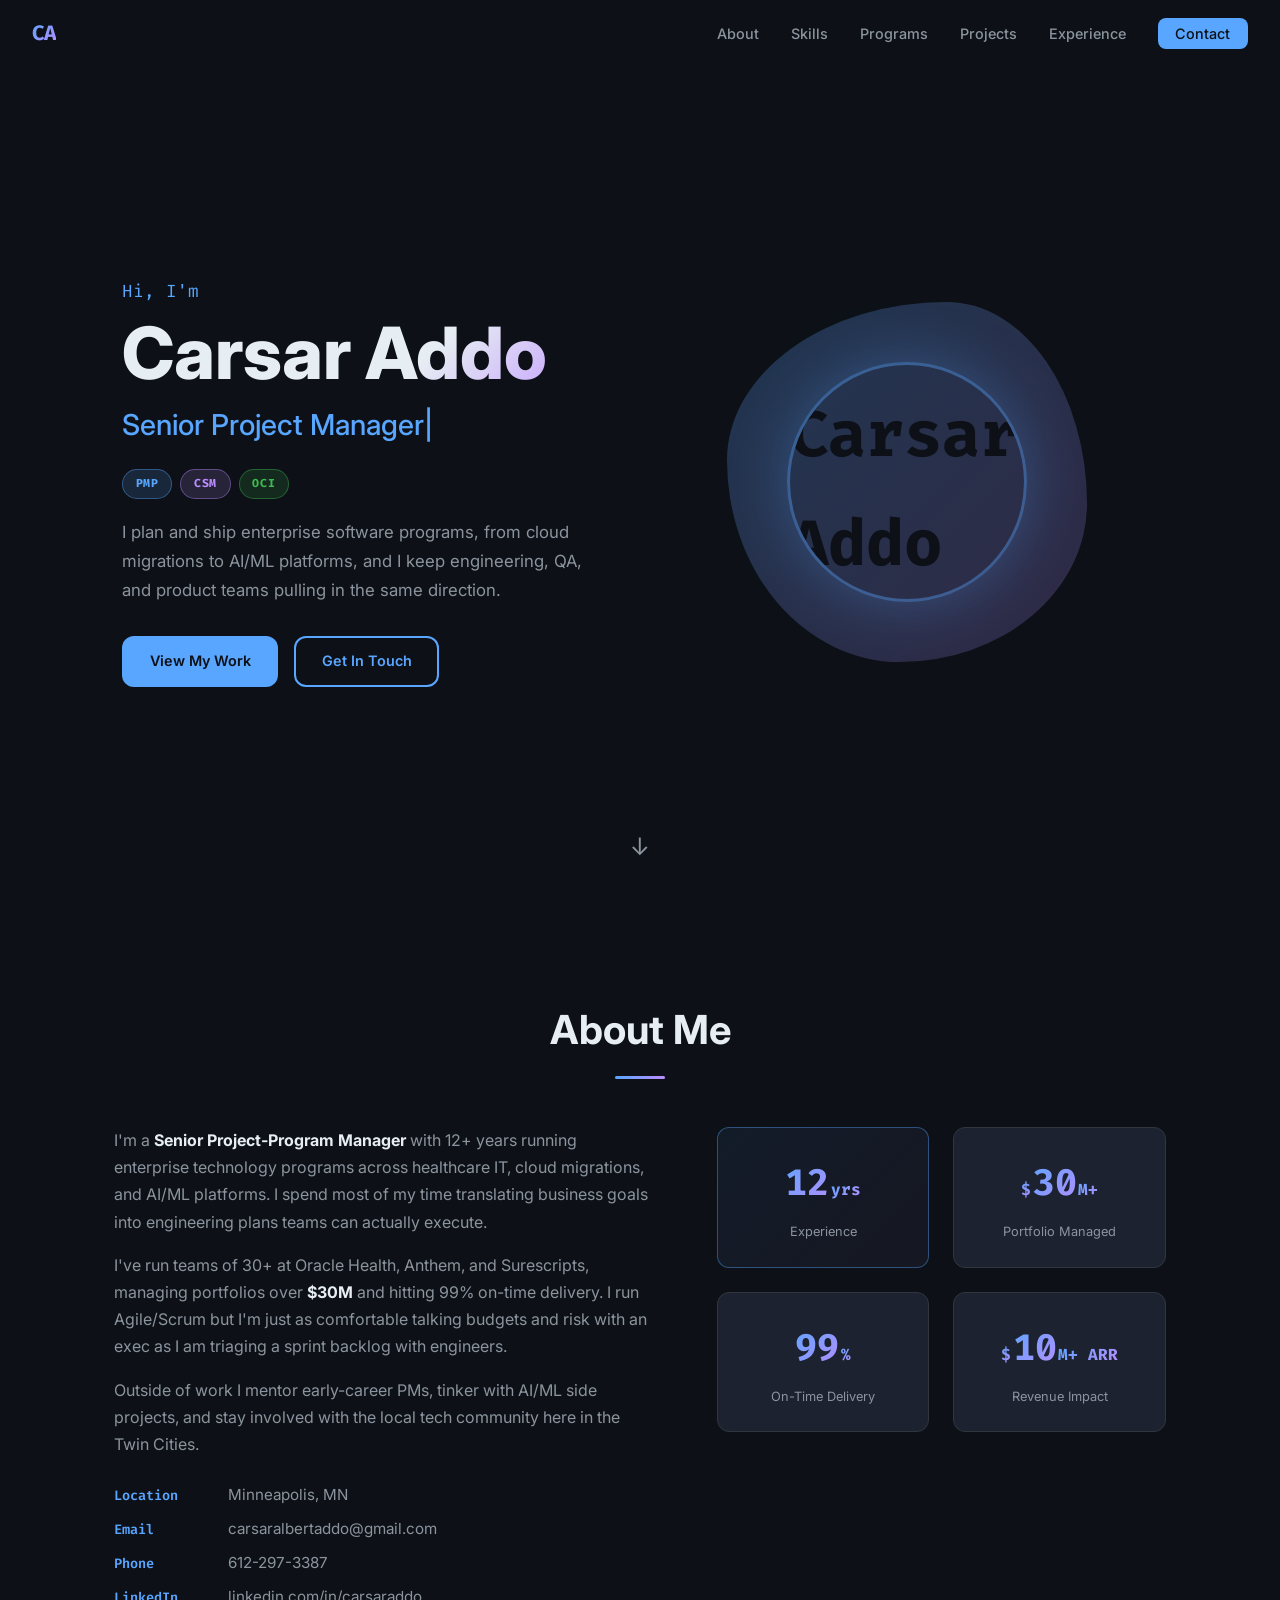
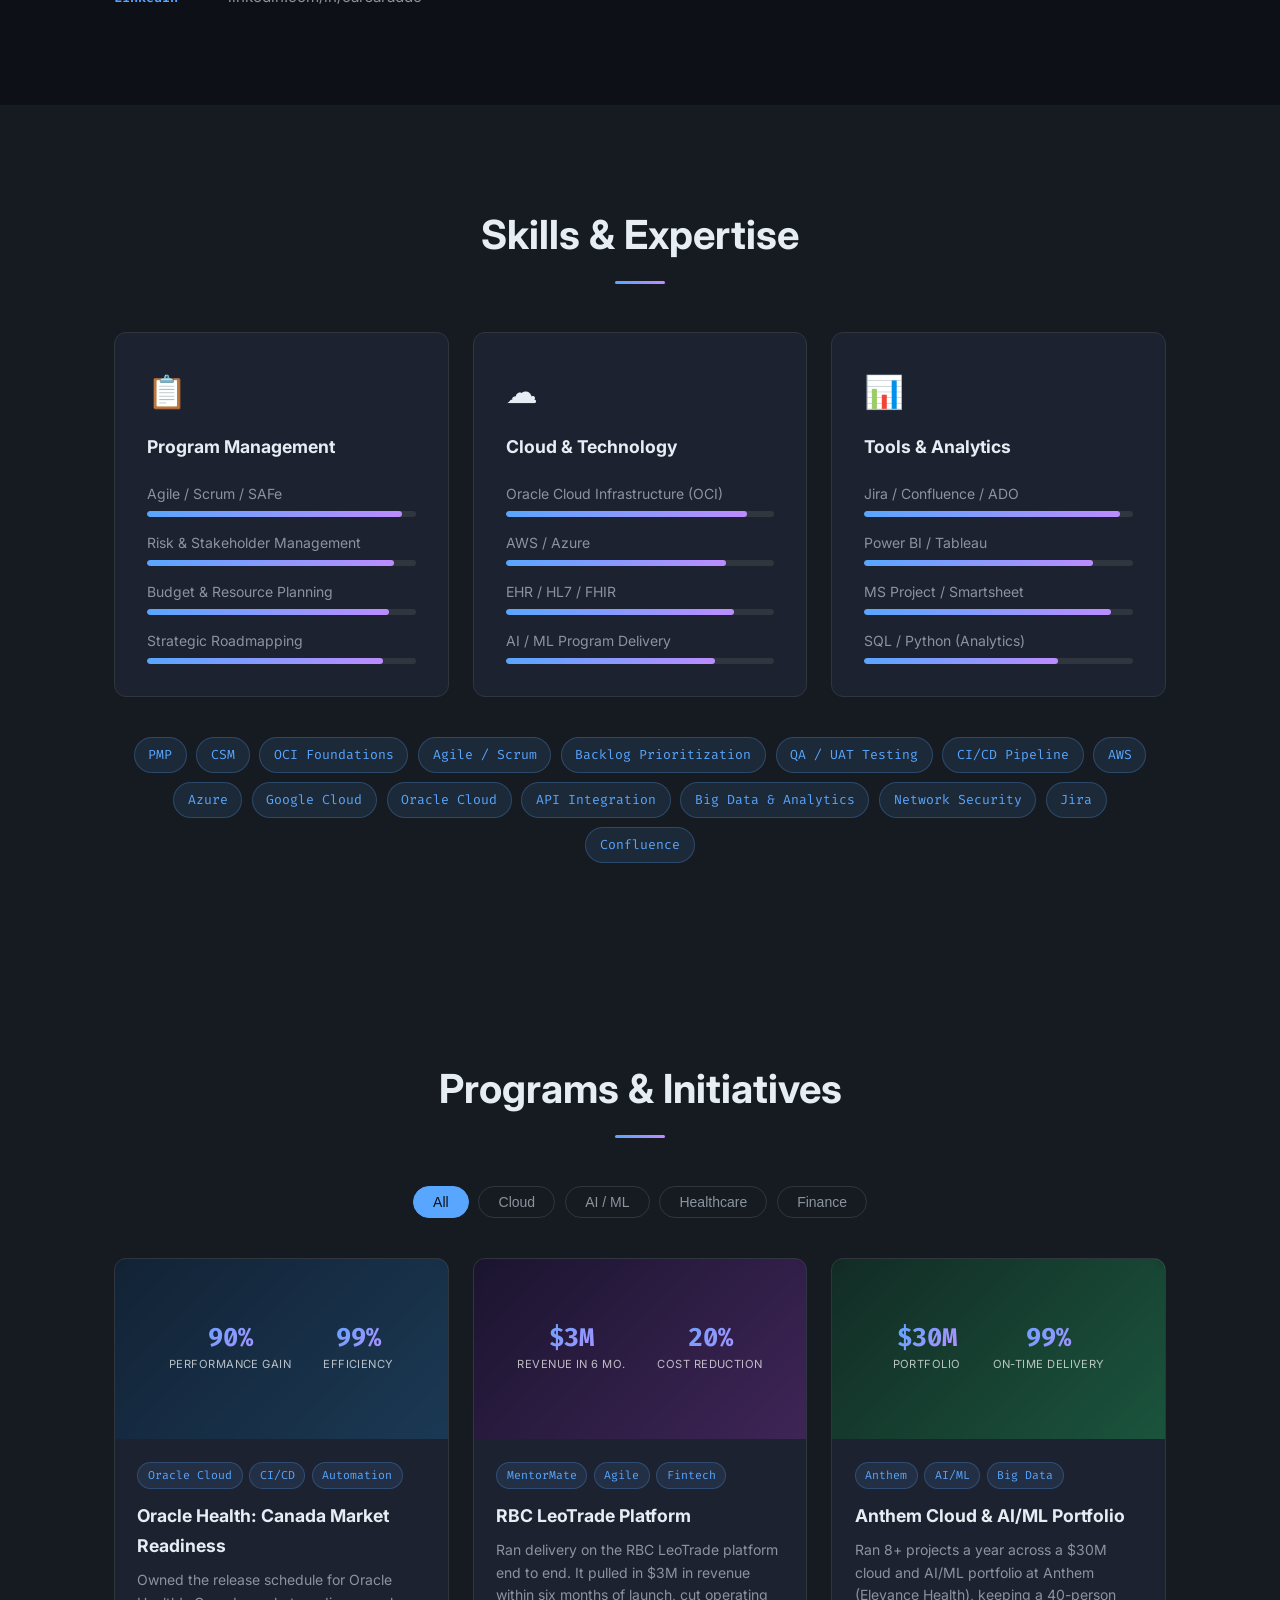
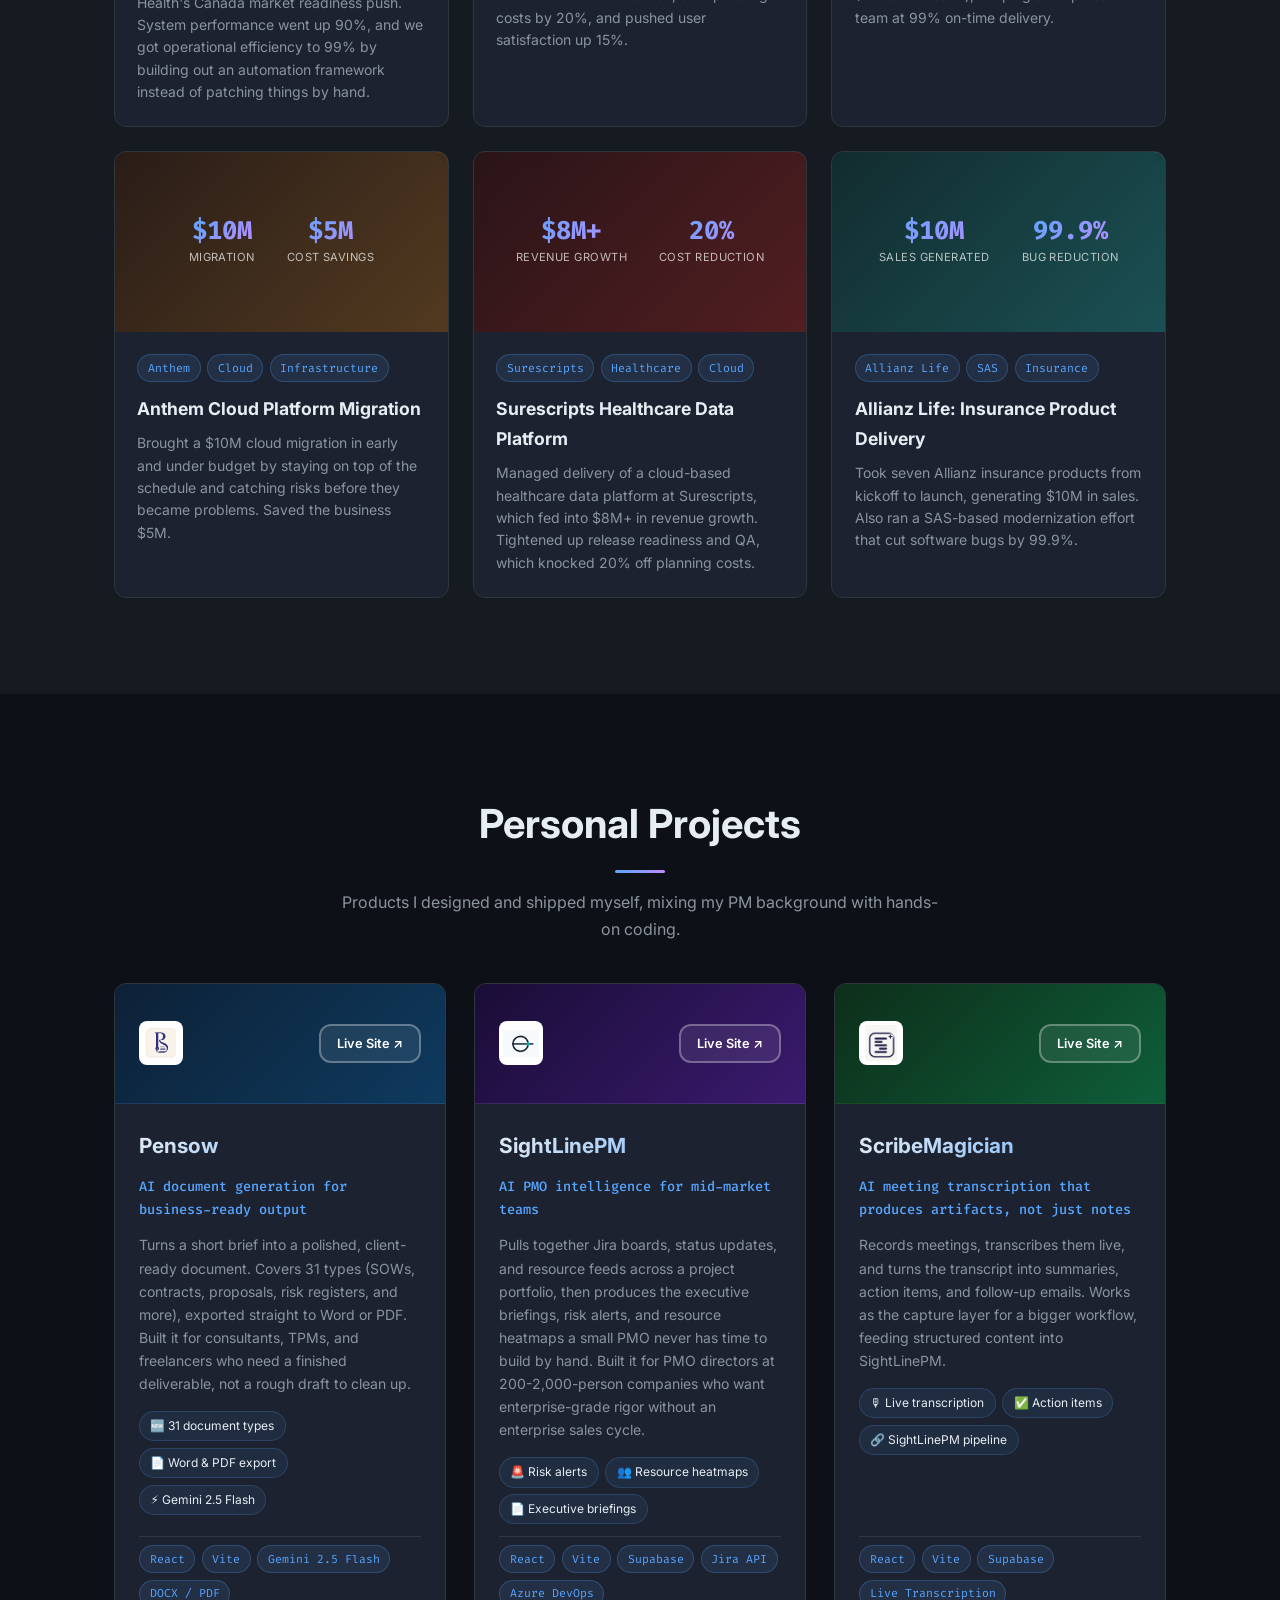
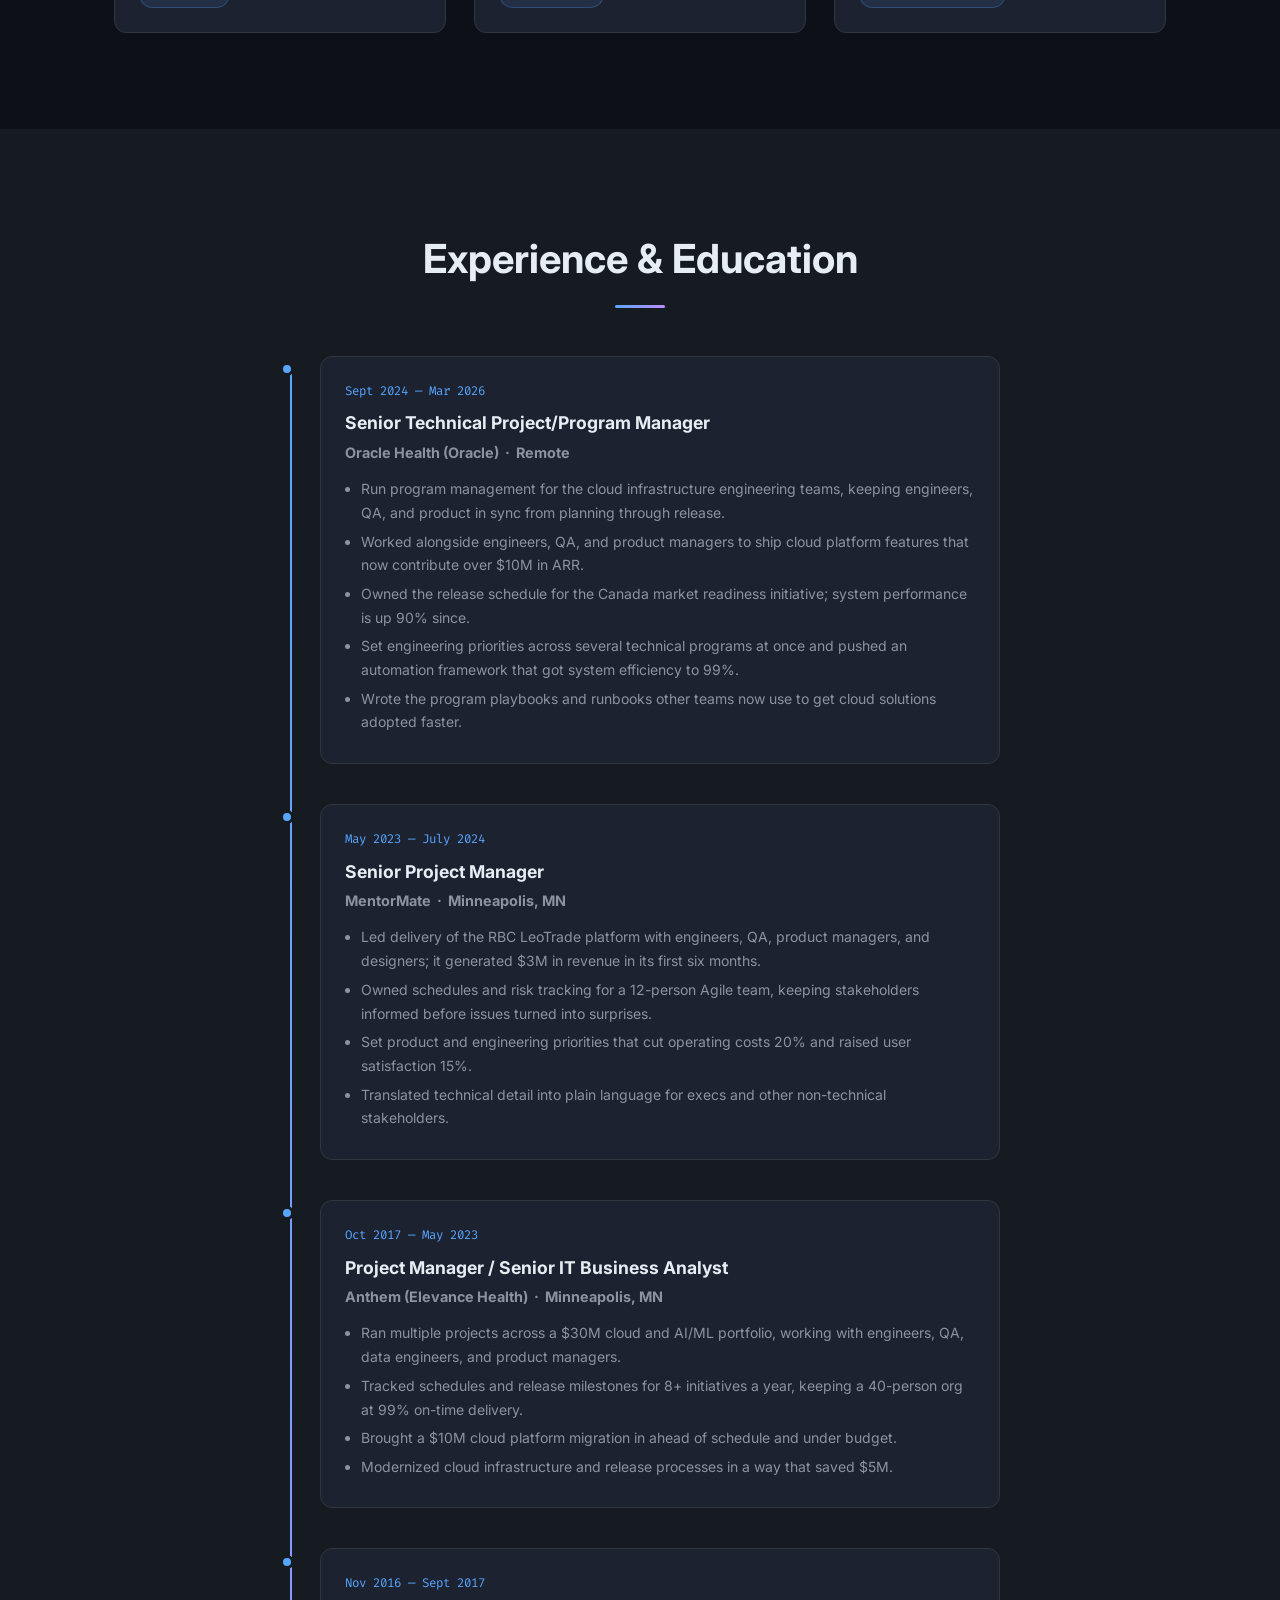
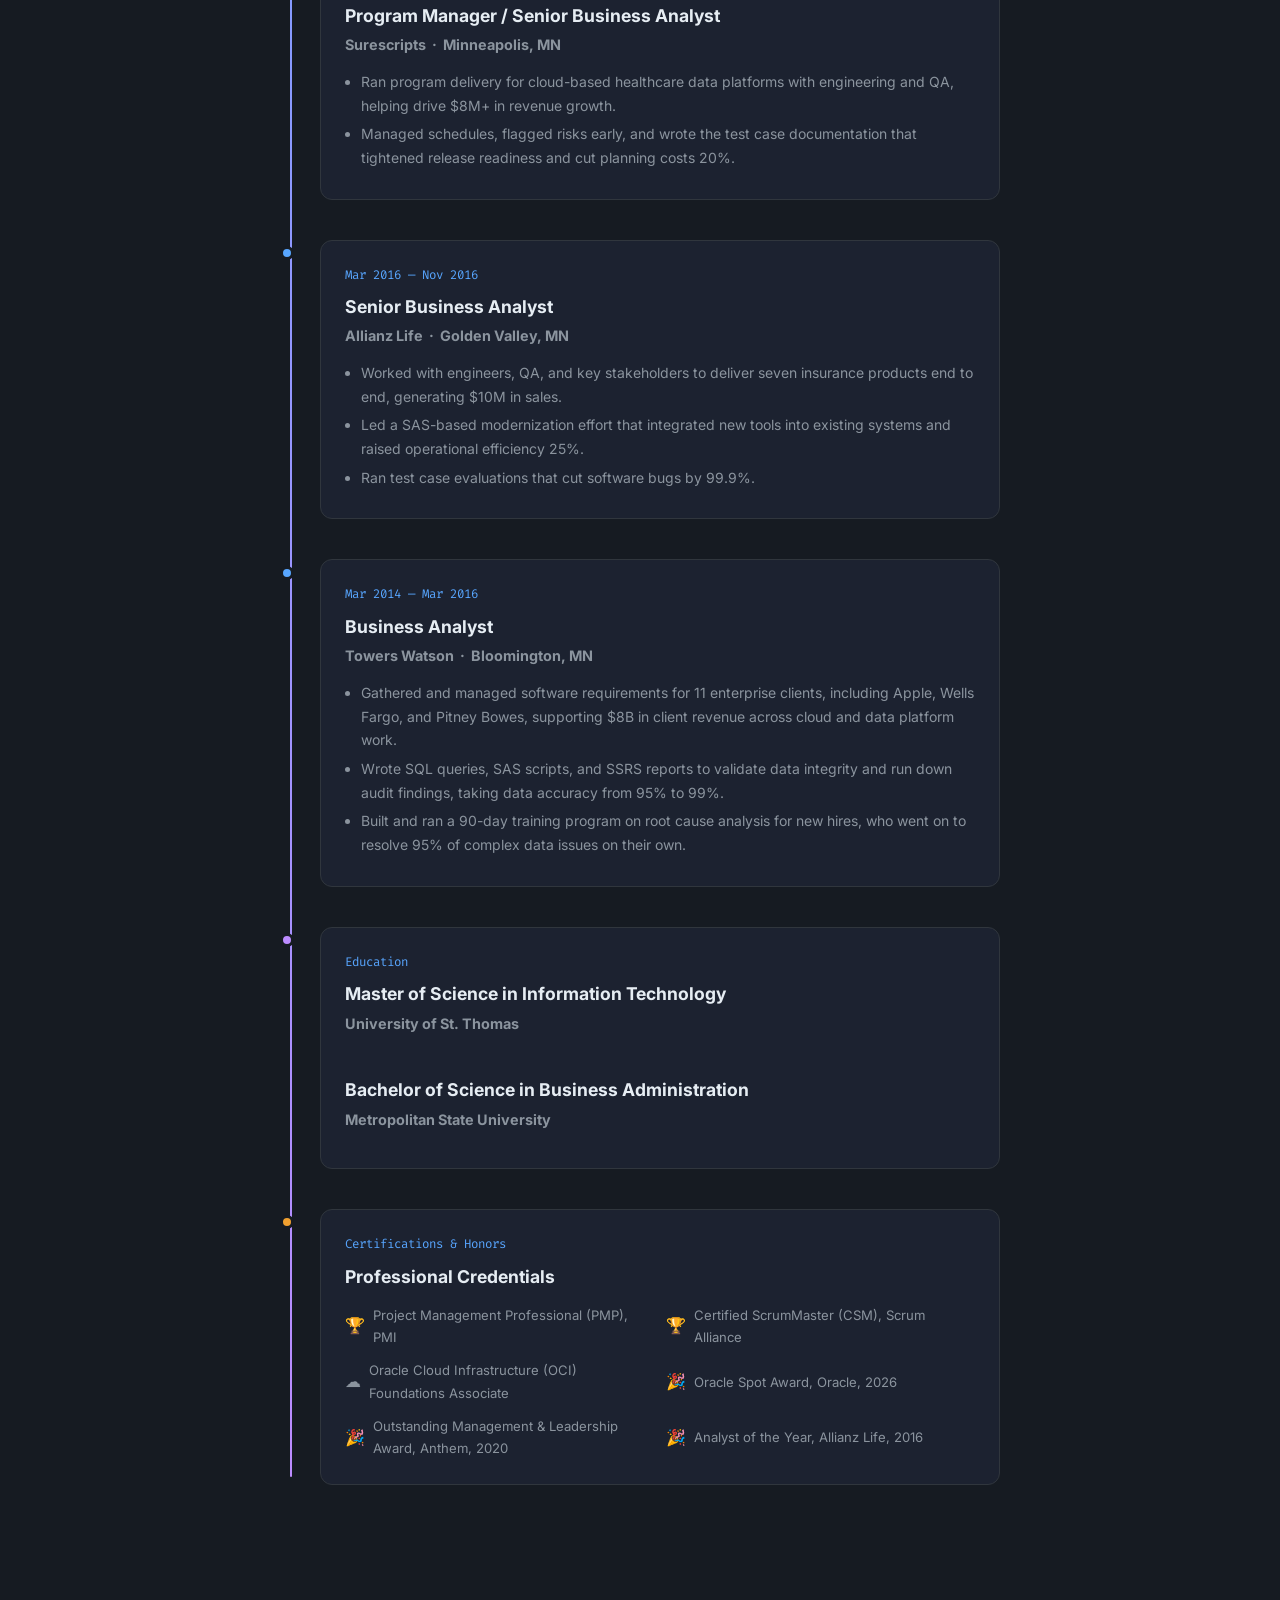
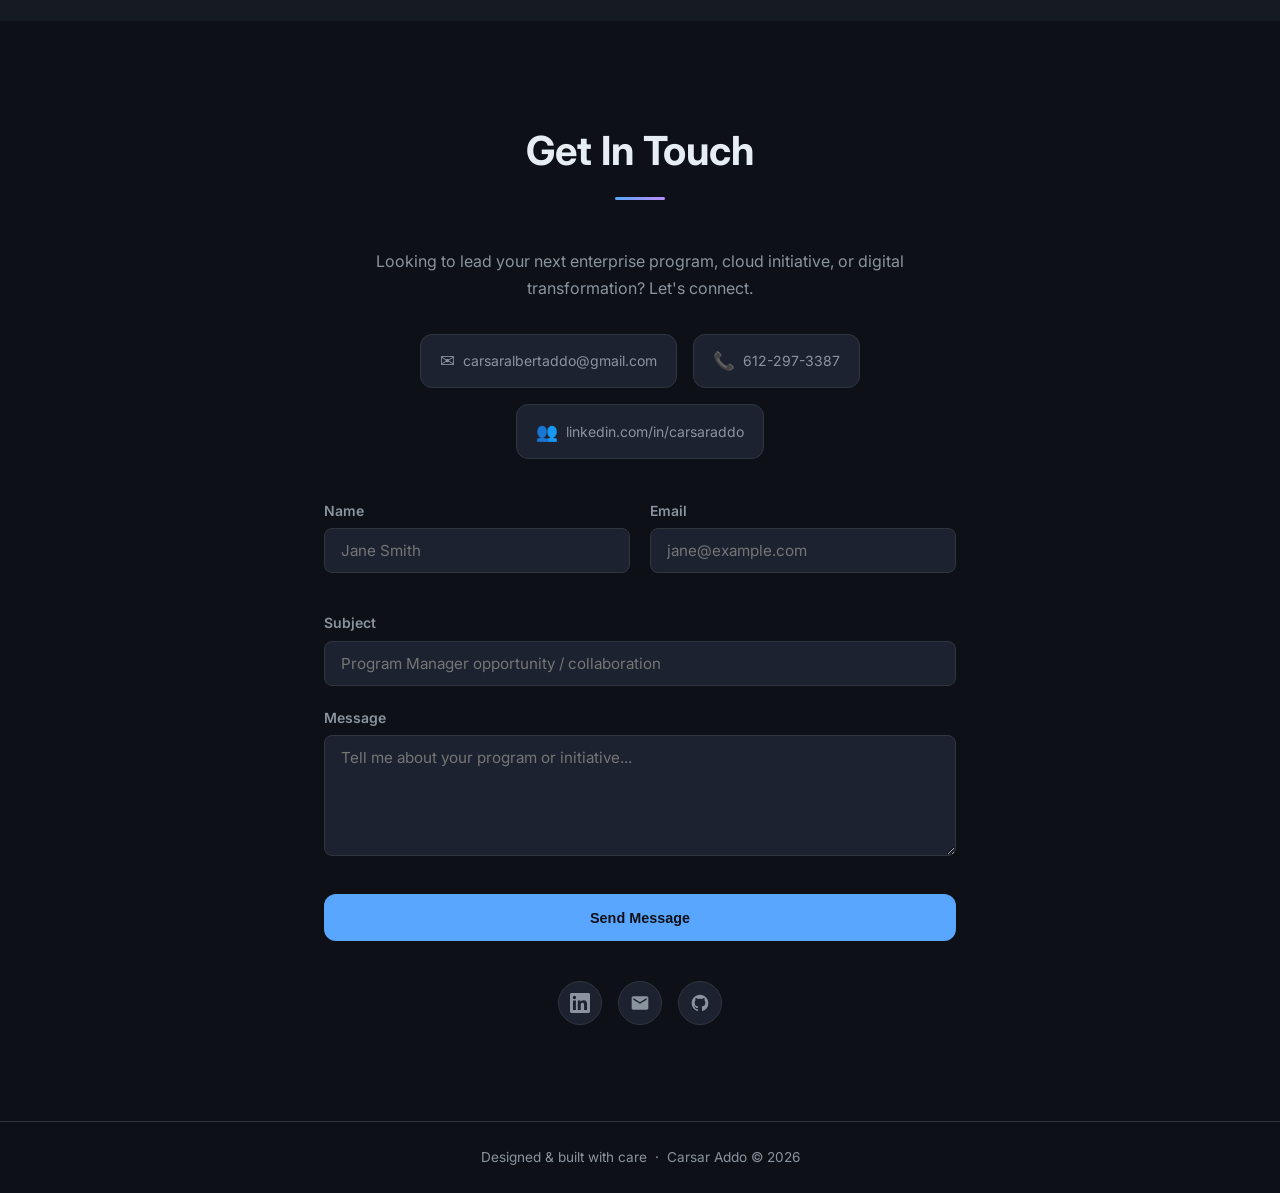
==== index.html @ aaf7b905 "Serve portfolio directly at site root instead of redirecting to /portfolio path" ====
<!DOCTYPE html>
<html lang="en">
<head>
  <meta charset="UTF-8" />
  <meta name="viewport" content="width=device-width, initial-scale=1.0" />
  <title>Carsar Addo | Senior Program Manager</title>
  <style>
/* ── Reset & Tokens ─────────────────────────────────────────── */
*, *::before, *::after { box-sizing: border-box; margin: 0; padding: 0; }

:root {
  --clr-bg:        #0d1117;
  --clr-bg-alt:    #161b22;
  --clr-surface:   #1c2230;
  --clr-border:    #30363d;
  --clr-accent:    #58a6ff;
  --clr-accent-2:  #bc8cff;
  --clr-text:      #e6edf3;
  --clr-muted:     #8b949e;
  --clr-success:   #3fb950;

  --ff-sans:  'Inter', system-ui, sans-serif;
  --ff-mono:  'Fira Code', monospace;

  --radius:   12px;
  --shadow:   0 4px 24px rgba(0,0,0,.4);
  --trans:    0.3s ease;
}

html { scroll-behavior: smooth; font-size: 16px; }

body {
  font-family: var(--ff-sans);
  background: var(--clr-bg);
  color: var(--clr-text);
  line-height: 1.7;
  overflow-x: hidden;
}

a { color: var(--clr-accent); text-decoration: none; }
a:hover { text-decoration: underline; }
ul { list-style: none; }
img { max-width: 100%; display: block; }

/* ── Utilities ──────────────────────────────────────────────── */
.container {
  max-width: 1100px;
  margin-inline: auto;
  padding-inline: 1.5rem;
}

.section { padding: 6rem 0; }
.section--alt { background: var(--clr-bg-alt); }

.section__title {
  font-size: clamp(1.75rem, 4vw, 2.5rem);
  font-weight: 700;
  text-align: center;
  margin-bottom: 3rem;
  position: relative;
}
.section__title::after {
  content: '';
  display: block;
  width: 50px;
  height: 3px;
  background: linear-gradient(90deg, var(--clr-accent), var(--clr-accent-2));
  border-radius: 2px;
  margin: 0.75rem auto 0;
}

/* ── Buttons ────────────────────────────────────────────────── */
.btn {
  display: inline-block;
  padding: 0.7rem 1.6rem;
  border-radius: var(--radius);
  font-weight: 600;
  font-size: 0.9rem;
  transition: var(--trans);
  cursor: pointer;
  border: 2px solid transparent;
  text-decoration: none;
}
.btn--primary {
  background: var(--clr-accent);
  color: #0d1117;
}
.btn--primary:hover {
  background: #79baff;
  text-decoration: none;
  transform: translateY(-2px);
  box-shadow: 0 6px 20px rgba(88,166,255,.4);
}
.btn--outline {
  border-color: var(--clr-accent);
  color: var(--clr-accent);
  background: transparent;
}
.btn--outline:hover {
  background: rgba(88,166,255,.1);
  text-decoration: none;
  transform: translateY(-2px);
}
.btn--ghost {
  border-color: rgba(255,255,255,.3);
  color: #fff;
  background: rgba(255,255,255,.08);
}
.btn--ghost:hover { background: rgba(255,255,255,.18); text-decoration: none; }
.btn--sm { padding: 0.4rem 1rem; font-size: 0.8rem; }
.btn--wide { width: 100%; text-align: center; padding: 0.85rem; }

/* ── Nav ────────────────────────────────────────────────────── */
.nav {
  position: fixed;
  top: 0; left: 0; right: 0;
  z-index: 100;
  display: flex;
  align-items: center;
  justify-content: space-between;
  padding: 1rem 2rem;
  transition: background var(--trans), box-shadow var(--trans);
}
.nav.scrolled {
  background: rgba(13,17,23,.92);
  backdrop-filter: blur(12px);
  box-shadow: 0 1px 0 var(--clr-border);
}
.nav__logo {
  font-family: var(--ff-mono);
  font-weight: 700;
  font-size: 1.3rem;
  background: linear-gradient(135deg, var(--clr-accent), var(--clr-accent-2));
  -webkit-background-clip: text;
  -webkit-text-fill-color: transparent;
  background-clip: text;
  text-decoration: none;
}
.nav__links {
  display: flex;
  gap: 2rem;
  align-items: center;
}
.nav__links a {
  color: var(--clr-muted);
  font-size: 0.9rem;
  font-weight: 500;
  transition: color var(--trans);
  text-decoration: none;
}
.nav__links a:hover { color: var(--clr-text); }
.nav__cta {
  background: var(--clr-accent) !important;
  color: #0d1117 !important;
  padding: 0.45rem 1.1rem;
  border-radius: 8px;
}
.nav__cta:hover { opacity: 0.85; }
.nav__hamburger {
  display: none;
  flex-direction: column;
  gap: 5px;
  background: none;
  border: none;
  cursor: pointer;
  padding: 4px;
}
.nav__hamburger span {
  display: block;
  width: 22px;
  height: 2px;
  background: var(--clr-text);
  border-radius: 2px;
  transition: var(--trans);
}

/* ── Hero ───────────────────────────────────────────────────── */
.hero {
  min-height: 100vh;
  display: grid;
  grid-template-columns: 1fr 1fr;
  align-items: center;
  gap: 2rem;
  padding: 6rem 2rem 2rem;
  max-width: 1100px;
  margin-inline: auto;
  position: relative;
}

.hero__greeting {
  font-family: var(--ff-mono);
  color: var(--clr-accent);
  font-size: 1.1rem;
  margin-bottom: 0.4rem;
}
.hero__name {
  font-size: clamp(2.5rem, 6vw, 4.5rem);
  font-weight: 800;
  line-height: 1.1;
  background: linear-gradient(135deg, var(--clr-text) 60%, var(--clr-accent-2));
  -webkit-background-clip: text;
  -webkit-text-fill-color: transparent;
  background-clip: text;
  margin-bottom: 0.5rem;
}
.hero__title {
  font-size: clamp(1.2rem, 2.5vw, 1.8rem);
  font-weight: 500;
  color: var(--clr-muted);
  min-height: 2.5rem;
  margin-bottom: 1.2rem;
}
.typed { color: var(--clr-accent); }
.typed::after {
  content: '|';
  animation: blink 1s step-end infinite;
}
@keyframes blink { 50% { opacity: 0; } }

.hero__tagline {
  color: var(--clr-muted);
  max-width: 480px;
  margin-bottom: 2rem;
  font-size: 1.05rem;
}
.hero__actions { display: flex; gap: 1rem; flex-wrap: wrap; }

/* hero badges */
.hero__badges {
  display: flex;
  gap: 0.5rem;
  flex-wrap: wrap;
  margin-bottom: 1.2rem;
}
.badge {
  font-family: var(--ff-mono);
  font-size: 0.72rem;
  font-weight: 700;
  padding: 0.28rem 0.8rem;
  border-radius: 999px;
  letter-spacing: 0.05em;
  border: 1px solid transparent;
}
.badge--pmp  { background: rgba(88,166,255,.15);  border-color: rgba(88,166,255,.4);  color: var(--clr-accent); }
.badge--csm  { background: rgba(188,140,255,.15); border-color: rgba(188,140,255,.4); color: var(--clr-accent-2); }
.badge--oci  { background: rgba(63,185,80,.15);   border-color: rgba(63,185,80,.4);   color: var(--clr-success); }
.badge--itil { background: rgba(255,180,60,.15);  border-color: rgba(255,180,60,.4);  color: #f0a030; }


/* hero visual */
.hero__visual {
  display: flex;
  justify-content: center;
  align-items: center;
  position: relative;
}
.blob {
  width: 360px;
  height: 360px;
  border-radius: 61% 39% 52% 48% / 44% 56% 44% 56%;
  background: linear-gradient(135deg, rgba(88,166,255,.25), rgba(188,140,255,.2));
  animation: morph 8s ease-in-out infinite;
  position: absolute;
}
@keyframes morph {
  0%, 100% { border-radius: 61% 39% 52% 48% / 44% 56% 44% 56%; }
  33%       { border-radius: 50% 50% 30% 70% / 60% 40% 60% 40%; }
  66%       { border-radius: 30% 70% 70% 30% / 30% 60% 40% 70%; }
}
.avatar {
  width: 240px;
  height: 240px;
  border-radius: 50%;
  background: linear-gradient(135deg, var(--clr-accent), var(--clr-accent-2));
  display: flex;
  align-items: center;
  justify-content: center;
  font-size: 4rem;
  font-weight: 800;
  color: #0d1117;
  font-family: var(--ff-mono);
  z-index: 1;
  box-shadow: 0 0 60px rgba(88,166,255,.3);
  overflow: hidden;
}
.avatar--photo {
  background: none;
  border: 3px solid rgba(88,166,255,.4);
}
.avatar--photo img {
  width: 100%;
  height: 100%;
  object-fit: cover;
  object-position: center top;
  border-radius: 50%;
}

.hero__scroll {
  position: absolute;
  bottom: 2rem;
  left: 50%;
  transform: translateX(-50%);
  color: var(--clr-muted);
  font-size: 1.5rem;
  animation: bounce 2s ease-in-out infinite;
  text-decoration: none;
}
@keyframes bounce {
  0%, 100% { transform: translateX(-50%) translateY(0); }
  50%       { transform: translateX(-50%) translateY(8px); }
}

/* ── About ──────────────────────────────────────────────────── */
.about__grid {
  display: grid;
  grid-template-columns: 1.2fr 1fr;
  gap: 4rem;
  align-items: start;
}
.about__text p { color: var(--clr-muted); margin-bottom: 1rem; }
.about__text strong { color: var(--clr-text); }

.about__facts { margin-top: 1.5rem; display: flex; flex-direction: column; gap: 0.5rem; }
.about__facts li { color: var(--clr-muted); font-size: 0.95rem; }
.fact__label {
  display: inline-block;
  min-width: 110px;
  color: var(--clr-accent);
  font-weight: 600;
  font-family: var(--ff-mono);
  font-size: 0.85rem;
}

.about__stats {
  display: grid;
  grid-template-columns: 1fr 1fr;
  gap: 1.5rem;
}
.stat {
  background: var(--clr-surface);
  border: 1px solid var(--clr-border);
  border-radius: var(--radius);
  padding: 1.5rem;
  text-align: center;
  position: relative;
  overflow: hidden;
  transition: transform var(--trans), box-shadow var(--trans);
}
.stat:hover {
  transform: translateY(-4px);
  box-shadow: var(--shadow);
}
.stat--highlight {
  border-color: rgba(88,166,255,.4);
  background: linear-gradient(135deg, rgba(88,166,255,.08), rgba(188,140,255,.05));
}
.stat__prefix,
.stat__suffix {
  font-family: var(--ff-mono);
  font-size: 1rem;
  font-weight: 700;
  background: linear-gradient(135deg, var(--clr-accent), var(--clr-accent-2));
  -webkit-background-clip: text;
  -webkit-text-fill-color: transparent;
  background-clip: text;
}
.stat__number {
  display: inline;
  font-size: 2.3rem;
  font-weight: 800;
  font-family: var(--ff-mono);
  background: linear-gradient(135deg, var(--clr-accent), var(--clr-accent-2));
  -webkit-background-clip: text;
  -webkit-text-fill-color: transparent;
  background-clip: text;
}
.stat__value-row {
  display: flex;
  align-items: baseline;
  justify-content: center;
  gap: 0.1rem;
  flex-wrap: wrap;
}
.stat__label {
  display: block;
  font-size: 0.8rem;
  color: var(--clr-muted);
  margin-top: 0.4rem;
}

/* ── Skills ─────────────────────────────────────────────────── */
.skills__grid {
  display: grid;
  grid-template-columns: repeat(auto-fit, minmax(280px, 1fr));
  gap: 1.5rem;
  margin-bottom: 2.5rem;
}
.skill-card {
  background: var(--clr-surface);
  border: 1px solid var(--clr-border);
  border-radius: var(--radius);
  padding: 2rem;
  transition: transform var(--trans), box-shadow var(--trans);
}
.skill-card:hover {
  transform: translateY(-4px);
  box-shadow: var(--shadow);
}
.skill-card__icon { font-size: 2rem; margin-bottom: 0.75rem; }
.skill-card h3 { font-size: 1.1rem; margin-bottom: 1.25rem; }

.skill-list { display: flex; flex-direction: column; gap: 0.85rem; }
.skill-item { display: flex; flex-direction: column; gap: 0.35rem; }
.skill-item > span { font-size: 0.875rem; color: var(--clr-muted); }

.skill-bar {
  height: 6px;
  background: var(--clr-border);
  border-radius: 3px;
  overflow: hidden;
}
.skill-bar__fill {
  height: 100%;
  width: 0;
  background: linear-gradient(90deg, var(--clr-accent), var(--clr-accent-2));
  border-radius: 3px;
  transition: width 1s cubic-bezier(.4,0,.2,1);
}

.tags { display: flex; flex-wrap: wrap; gap: 0.6rem; justify-content: center; }
.tag {
  background: rgba(88,166,255,.1);
  border: 1px solid rgba(88,166,255,.25);
  color: var(--clr-accent);
  padding: 0.35rem 0.85rem;
  border-radius: 999px;
  font-size: 0.82rem;
  font-family: var(--ff-mono);
}
.tag--sm {
  font-size: 0.72rem;
  padding: 0.2rem 0.6rem;
}

/* ── Projects ───────────────────────────────────────────────── */
.filter-bar {
  display: flex;
  gap: 0.6rem;
  justify-content: center;
  margin-bottom: 2.5rem;
  flex-wrap: wrap;
}
.filter-btn {
  padding: 0.45rem 1.2rem;
  border-radius: 999px;
  border: 1px solid var(--clr-border);
  background: transparent;
  color: var(--clr-muted);
  cursor: pointer;
  font-size: 0.875rem;
  transition: var(--trans);
}
.filter-btn:hover, .filter-btn.active {
  background: var(--clr-accent);
  border-color: var(--clr-accent);
  color: #0d1117;
}

.projects__grid {
  display: grid;
  grid-template-columns: repeat(auto-fill, minmax(300px, 1fr));
  gap: 1.5rem;
}

.project-card {
  background: var(--clr-surface);
  border: 1px solid var(--clr-border);
  border-radius: var(--radius);
  overflow: hidden;
  transition: transform var(--trans), box-shadow var(--trans), opacity var(--trans);
}
.project-card:hover { transform: translateY(-6px); box-shadow: var(--shadow); }
.project-card.hidden { display: none; }

.project-card__img {
  height: 180px;
  position: relative;
  overflow: hidden;
}
.project-card__img--1 { background: linear-gradient(135deg, #1a3a5c, #2d6a9f); }
.project-card__img--2 { background: linear-gradient(135deg, #2d1a4e, #7b3fa6); }
.project-card__img--3 { background: linear-gradient(135deg, #1a4e38, #2da66d); }
.project-card__img--4 { background: linear-gradient(135deg, #4e2d1a, #a66d2d); }
.project-card__img--5 { background: linear-gradient(135deg, #4e1a1a, #a63030); }
.project-card__img--6 { background: linear-gradient(135deg, #1a4e4e, #2d9f9f); }

.project-card__overlay {
  position: absolute;
  inset: 0;
  background: rgba(0,0,0,.6);
  display: flex;
  align-items: center;
  justify-content: center;
  gap: 0.75rem;
  opacity: 0;
  transition: opacity var(--trans);
}
.project-card__img:hover .project-card__overlay { opacity: 1; }

/* KPI overlay on program cards */
.project-card__kpi {
  position: absolute;
  inset: 0;
  display: flex;
  align-items: center;
  justify-content: center;
  gap: 2rem;
  background: rgba(13,17,23,.55);
  backdrop-filter: blur(4px);
  transition: opacity var(--trans);
}
.kpi-item {
  text-align: center;
}
.kpi-number {
  display: block;
  font-family: var(--ff-mono);
  font-size: 1.6rem;
  font-weight: 800;
  background: linear-gradient(135deg, var(--clr-accent), var(--clr-accent-2));
  -webkit-background-clip: text;
  -webkit-text-fill-color: transparent;
  background-clip: text;
  line-height: 1.1;
}
.kpi-label {
  display: block;
  font-size: 0.7rem;
  color: rgba(255,255,255,.7);
  margin-top: 0.2rem;
  letter-spacing: 0.04em;
  text-transform: uppercase;
}

.project-card__body { padding: 1.4rem; }
.project-card__tags { display: flex; gap: 0.4rem; flex-wrap: wrap; margin-bottom: 0.75rem; }
.project-card__body h3 { font-size: 1.1rem; margin-bottom: 0.5rem; }
.project-card__body p { font-size: 0.875rem; color: var(--clr-muted); line-height: 1.6; }

/* ── Personal Projects ──────────────────────────────────────── */
.section__subtitle {
  text-align: center;
  color: var(--clr-muted);
  margin-top: -2rem;
  margin-bottom: 2.5rem;
  font-size: 1rem;
  max-width: 600px;
  margin-inline: auto;
  margin-bottom: 2.5rem;
}

.personal-projects__grid {
  display: grid;
  grid-template-columns: repeat(auto-fit, minmax(300px, 1fr));
  gap: 1.75rem;
}

.personal-card {
  background: var(--clr-surface);
  border: 1px solid var(--clr-border);
  border-radius: var(--radius);
  overflow: hidden;
  transition: transform var(--trans), box-shadow var(--trans);
  display: flex;
  flex-direction: column;
}
.personal-card:hover {
  transform: translateY(-6px);
  box-shadow: 0 12px 40px rgba(0,0,0,.5);
}

.personal-card__header {
  height: 120px;
  display: flex;
  align-items: center;
  justify-content: space-between;
  padding: 1.25rem 1.5rem;
  position: relative;
}
.personal-card__header--1 {
  background: linear-gradient(135deg, #0d2137, #0e3a5e);
  border-bottom: 1px solid rgba(88,166,255,.2);
}
.personal-card__header--2 {
  background: linear-gradient(135deg, #1a0d37, #3a1a6e);
  border-bottom: 1px solid rgba(188,140,255,.2);
}
.personal-card__header--3 {
  background: linear-gradient(135deg, #0d2e1a, #0e5e3a);
  border-bottom: 1px solid rgba(63,185,80,.2);
}

.personal-card__icon {
  width: 44px;
  height: 44px;
  display: flex;
  align-items: center;
  justify-content: center;
}
.personal-card__icon-img {
  width: 100%;
  height: 100%;
  object-fit: contain;
  border-radius: 8px;
  background: #fff;
  padding: 4px;
}
.personal-card__live { flex-shrink: 0; }

.personal-card__body {
  padding: 1.5rem;
  display: flex;
  flex-direction: column;
  gap: 0.75rem;
  flex: 1;
}
.personal-card__name {
  font-size: 1.3rem;
  font-weight: 700;
  background: linear-gradient(135deg, var(--clr-text), var(--clr-accent));
  -webkit-background-clip: text;
  -webkit-text-fill-color: transparent;
  background-clip: text;
}
.personal-card__tagline {
  font-size: 0.85rem;
  color: var(--clr-accent);
  font-family: var(--ff-mono);
  font-weight: 500;
}
.personal-card__desc {
  font-size: 0.875rem;
  color: var(--clr-muted);
  line-height: 1.65;
}

.personal-card__highlights {
  display: flex;
  flex-wrap: wrap;
  gap: 0.4rem;
  margin-top: 0.25rem;
}
.highlight-pill {
  font-size: 0.75rem;
  background: rgba(88,166,255,.08);
  border: 1px solid rgba(88,166,255,.2);
  color: var(--clr-text);
  padding: 0.25rem 0.65rem;
  border-radius: 999px;
}

.personal-card__stack {
  display: flex;
  flex-wrap: wrap;
  gap: 0.4rem;
  margin-top: auto;
  padding-top: 0.5rem;
  border-top: 1px solid var(--clr-border);
}

/* ── Timeline ───────────────────────────────────────────────── */
.timeline {
  position: relative;
  padding-left: 2.5rem;
  max-width: 720px;
  margin-inline: auto;
}
.timeline::before {
  content: '';
  position: absolute;
  left: 0.6rem;
  top: 0.5rem;
  bottom: 0.5rem;
  width: 2px;
  background: linear-gradient(to bottom, var(--clr-accent), var(--clr-accent-2));
  border-radius: 2px;
}
.timeline__item {
  position: relative;
  margin-bottom: 2.5rem;
}
.timeline__dot {
  position: absolute;
  left: -2.5rem;
  top: 0.4rem;
  width: 14px;
  height: 14px;
  border-radius: 50%;
  background: var(--clr-accent);
  border: 3px solid var(--clr-bg-alt);
  z-index: 1;
}
.timeline__dot--edu  { background: var(--clr-accent-2); }
.timeline__dot--cert { background: #f0a030; }

.timeline__card {
  background: var(--clr-surface);
  border: 1px solid var(--clr-border);
  border-radius: var(--radius);
  padding: 1.5rem;
  transition: transform var(--trans);
}
.timeline__card:hover { transform: translateX(4px); }

.timeline__date {
  font-family: var(--ff-mono);
  font-size: 0.78rem;
  color: var(--clr-accent);
  display: block;
  margin-bottom: 0.4rem;
}
.timeline__card h3 { font-size: 1.1rem; margin-bottom: 0.15rem; }
.timeline__card h4 { font-size: 0.9rem; color: var(--clr-muted); margin-bottom: 0.75rem; }
.timeline__card ul { padding-left: 1rem; list-style: disc; }
.timeline__card li { font-size: 0.875rem; color: var(--clr-muted); margin-bottom: 0.3rem; }

/* ── Cert grid ──────────────────────────────────────────────── */
.cert-grid {
  display: grid;
  grid-template-columns: 1fr 1fr;
  gap: 0.7rem;
  margin-top: 0.75rem;
}
.cert-item {
  display: flex;
  align-items: center;
  gap: 0.5rem;
  font-size: 0.82rem;
  color: var(--clr-muted);
}
.cert-icon { font-size: 1rem; flex-shrink: 0; }

/* ── Contact ────────────────────────────────────────────────── */
.contact__container { max-width: 680px; }
.contact__intro { text-align: center; color: var(--clr-muted); margin-bottom: 2rem; }

.contact__direct {
  display: flex;
  flex-wrap: wrap;
  gap: 1rem;
  justify-content: center;
  margin-bottom: 2.5rem;
}
.contact__link {
  display: flex;
  align-items: center;
  gap: 0.5rem;
  background: var(--clr-surface);
  border: 1px solid var(--clr-border);
  border-radius: var(--radius);
  padding: 0.7rem 1.2rem;
  font-size: 0.875rem;
  color: var(--clr-muted);
  text-decoration: none;
  transition: var(--trans);
}
.contact__link:hover {
  border-color: var(--clr-accent);
  color: var(--clr-accent);
  transform: translateY(-2px);
  text-decoration: none;
}
.contact__link-icon { font-size: 1.1rem; }

.contact__form { display: flex; flex-direction: column; gap: 1.25rem; }
.form__row { display: grid; grid-template-columns: 1fr 1fr; gap: 1.25rem; }

.form__group { display: flex; flex-direction: column; gap: 0.35rem; }
.form__group label { font-size: 0.875rem; font-weight: 600; color: var(--clr-muted); }
.form__group input,
.form__group textarea {
  background: var(--clr-surface);
  border: 1px solid var(--clr-border);
  border-radius: 8px;
  padding: 0.75rem 1rem;
  color: var(--clr-text);
  font-family: var(--ff-sans);
  font-size: 0.95rem;
  transition: border-color var(--trans);
  resize: vertical;
}
.form__group input:focus,
.form__group textarea:focus {
  outline: none;
  border-color: var(--clr-accent);
  box-shadow: 0 0 0 3px rgba(88,166,255,.15);
}
.form__group input.invalid,
.form__group textarea.invalid { border-color: #f85149; }
.form__error { font-size: 0.78rem; color: #f85149; min-height: 1em; }
.form__success {
  display: none;
  text-align: center;
  color: var(--clr-success);
  font-size: 0.9rem;
  font-weight: 600;
}

.contact__socials {
  display: flex;
  gap: 1rem;
  justify-content: center;
  margin-top: 2.5rem;
}
.social-link {
  width: 44px;
  height: 44px;
  border-radius: 50%;
  background: var(--clr-surface);
  border: 1px solid var(--clr-border);
  display: flex;
  align-items: center;
  justify-content: center;
  color: var(--clr-muted);
  transition: var(--trans);
}
.social-link svg { width: 20px; height: 20px; }
.social-link:hover {
  color: var(--clr-accent);
  border-color: var(--clr-accent);
  transform: translateY(-3px);
  text-decoration: none;
}

/* ── Footer ─────────────────────────────────────────────────── */
.footer {
  text-align: center;
  padding: 1.5rem;
  border-top: 1px solid var(--clr-border);
  color: var(--clr-muted);
  font-size: 0.85rem;
}

/* ── Scroll-to-top ──────────────────────────────────────────── */
.scroll-top {
  position: fixed;
  bottom: 2rem;
  right: 2rem;
  width: 42px;
  height: 42px;
  border-radius: 50%;
  background: var(--clr-accent);
  color: #0d1117;
  border: none;
  font-size: 1.1rem;
  cursor: pointer;
  opacity: 0;
  pointer-events: none;
  transition: var(--trans);
  z-index: 99;
}
.scroll-top.visible { opacity: 1; pointer-events: all; }
.scroll-top:hover { background: #79baff; transform: translateY(-3px); }

/* ── Fade-in on scroll ──────────────────────────────────────── */
.reveal {
  opacity: 0;
  transform: translateY(24px);
  transition: opacity 0.6s ease, transform 0.6s ease;
}
.reveal.visible { opacity: 1; transform: translateY(0); }

/* ── Responsive ─────────────────────────────────────────────── */
@media (max-width: 768px) {
  .nav__links { display: none; position: fixed; inset: 0; background: var(--clr-bg); flex-direction: column; align-items: center; justify-content: center; gap: 2rem; }
  .nav__links.open { display: flex; }
  .nav__links a { font-size: 1.3rem; }
  .nav__hamburger { display: flex; z-index: 101; }

  .hero { grid-template-columns: 1fr; text-align: center; padding-top: 7rem; }
  .hero__visual { order: -1; }
  .blob { width: 260px; height: 260px; }
  .avatar { width: 180px; height: 180px; font-size: 3rem; }
  .hero__tagline { margin-inline: auto; }
  .hero__actions { justify-content: center; }

  .about__grid { grid-template-columns: 1fr; gap: 2.5rem; }
  .about__stats { grid-template-columns: 1fr 1fr; }

  .form__row { grid-template-columns: 1fr; }

  .timeline { padding-left: 1.75rem; }
  .timeline__dot { left: -1.75rem; }
}

@media (max-width: 480px) {
  .about__stats { grid-template-columns: 1fr; }
  .projects__grid { grid-template-columns: 1fr; }
  .skills__grid { grid-template-columns: 1fr; }
}

  </style>
  <link rel="preconnect" href="https://fonts.googleapis.com" />
  <link rel="preconnect" href="https://fonts.gstatic.com" crossorigin />
  <link href="https://fonts.googleapis.com/css2?family=Inter:wght@300;400;500;600;700&family=Fira+Code:wght@400;500&display=swap" rel="stylesheet" />
</head>
<body>

  <!-- ── Navigation ── -->
  <nav class="nav" id="nav">
    <a href="#hero" class="nav__logo">CA</a>
    <ul class="nav__links">
      <li><a href="#about">About</a></li>
      <li><a href="#skills">Skills</a></li>
      <li><a href="#programs">Programs</a></li>
      <li><a href="#projects">Projects</a></li>
      <li><a href="#experience">Experience</a></li>
      <li><a href="#contact" class="nav__cta">Contact</a></li>
    </ul>
    <button class="nav__hamburger" aria-label="Toggle menu" id="hamburger">
      <span></span><span></span><span></span>
    </button>
  </nav>

  <!-- ── Hero ── -->
  <section class="hero" id="hero">
    <div class="hero__content">
      <p class="hero__greeting">Hi, I'm</p>
      <h1 class="hero__name">Carsar Addo</h1>
      <h2 class="hero__title">
        <span class="typed" id="typed"></span>
      </h2>
      <div class="hero__badges">
        <span class="badge badge--pmp">PMP</span>
        <span class="badge badge--csm">CSM</span>
        <span class="badge badge--oci">OCI</span>
      </div>
      <p class="hero__tagline">
        I plan and ship enterprise software programs, from cloud migrations to AI/ML platforms,
        and I keep engineering, QA, and product teams pulling in the same direction.
      </p>
      <div class="hero__actions">
        <a href="#programs" class="btn btn--primary">View My Work</a>
        <a href="#contact" class="btn btn--outline">Get In Touch</a>
      </div>
    </div>
    <div class="hero__visual" aria-hidden="true">
      <div class="blob"></div>
      <div class="avatar avatar--photo">
        <img src="https://media.licdn.com/dms/image/v2/D5603AQGl42I5LaaM9w/profile-displayphoto-shrink_800_800/profile-displayphoto-shrink_800_800/0/1681121409602?e=1782950400&v=beta&t=cSGE6mkglcV5dt2I6olp5SFZB2LDtkXbsnx5RLkbhew" alt="Carsar Addo" />
      </div>
    </div>
    <a href="#about" class="hero__scroll" aria-label="Scroll down">&#8595;</a>
  </section>

  <!-- ── About ── -->
  <section class="section" id="about">
    <div class="container">
      <h2 class="section__title">About Me</h2>
      <div class="about__grid">
        <div class="about__text">
          <p>
            I'm a <strong>Senior Project-Program Manager</strong> with 12+ years running enterprise
            technology programs across healthcare IT, cloud migrations, and AI/ML platforms. I spend
            most of my time translating business goals into engineering plans teams can actually execute.
          </p>
          <p>
            I've run teams of 30+ at Oracle Health, Anthem, and Surescripts, managing
            portfolios over <strong>$30M</strong> and hitting 99% on-time delivery. I run Agile/Scrum
            but I'm just as comfortable talking budgets and risk with an exec as I am triaging a
            sprint backlog with engineers.
          </p>
          <p>
            Outside of work I mentor early-career PMs, tinker with AI/ML side projects, and stay
            involved with the local tech community here in the Twin Cities.
          </p>
          <ul class="about__facts">
            <li><span class="fact__label">Location</span> Minneapolis, MN</li>
            <li><span class="fact__label">Email</span> carsaralbertaddo@gmail.com</li>
            <li><span class="fact__label">Phone</span> 612-297-3387</li>
            <li><span class="fact__label">LinkedIn</span> linkedin.com/in/carsaraddo</li>
          </ul>
        </div>
        <div class="about__stats">
          <div class="stat stat--highlight">
            <div class="stat__value-row">
              <span class="stat__number" data-target="12">0</span>
              <span class="stat__suffix">yrs</span>
            </div>
            <span class="stat__label">Experience</span>
          </div>
          <div class="stat">
            <div class="stat__value-row">
              <span class="stat__prefix">$</span>
              <span class="stat__number" data-target="30">0</span>
              <span class="stat__suffix">M+</span>
            </div>
            <span class="stat__label">Portfolio Managed</span>
          </div>
          <div class="stat">
            <div class="stat__value-row">
              <span class="stat__number" data-target="99">0</span>
              <span class="stat__suffix">%</span>
            </div>
            <span class="stat__label">On-Time Delivery</span>
          </div>
          <div class="stat">
            <div class="stat__value-row">
              <span class="stat__prefix">$</span>
              <span class="stat__number" data-target="10">0</span>
              <span class="stat__suffix">M+ ARR</span>
            </div>
            <span class="stat__label">Revenue Impact</span>
          </div>
        </div>
      </div>
    </div>
  </section>

  <!-- ── Skills ── -->
  <section class="section section--alt" id="skills">
    <div class="container">
      <h2 class="section__title">Skills &amp; Expertise</h2>

      <div class="skills__grid">

        <div class="skill-card">
          <div class="skill-card__icon">&#128203;</div>
          <h3>Program Management</h3>
          <ul class="skill-list">
            <li class="skill-item">
              <span>Agile / Scrum / SAFe</span>
              <div class="skill-bar"><div class="skill-bar__fill" data-width="95"></div></div>
            </li>
            <li class="skill-item">
              <span>Risk &amp; Stakeholder Management</span>
              <div class="skill-bar"><div class="skill-bar__fill" data-width="92"></div></div>
            </li>
            <li class="skill-item">
              <span>Budget &amp; Resource Planning</span>
              <div class="skill-bar"><div class="skill-bar__fill" data-width="90"></div></div>
            </li>
            <li class="skill-item">
              <span>Strategic Roadmapping</span>
              <div class="skill-bar"><div class="skill-bar__fill" data-width="88"></div></div>
            </li>
          </ul>
        </div>

        <div class="skill-card">
          <div class="skill-card__icon">&#9729;</div>
          <h3>Cloud &amp; Technology</h3>
          <ul class="skill-list">
            <li class="skill-item">
              <span>Oracle Cloud Infrastructure (OCI)</span>
              <div class="skill-bar"><div class="skill-bar__fill" data-width="90"></div></div>
            </li>
            <li class="skill-item">
              <span>AWS / Azure</span>
              <div class="skill-bar"><div class="skill-bar__fill" data-width="82"></div></div>
            </li>
            <li class="skill-item">
              <span>EHR / HL7 / FHIR</span>
              <div class="skill-bar"><div class="skill-bar__fill" data-width="85"></div></div>
            </li>
            <li class="skill-item">
              <span>AI / ML Program Delivery</span>
              <div class="skill-bar"><div class="skill-bar__fill" data-width="78"></div></div>
            </li>
          </ul>
        </div>

        <div class="skill-card">
          <div class="skill-card__icon">&#128202;</div>
          <h3>Tools &amp; Analytics</h3>
          <ul class="skill-list">
            <li class="skill-item">
              <span>Jira / Confluence / ADO</span>
              <div class="skill-bar"><div class="skill-bar__fill" data-width="95"></div></div>
            </li>
            <li class="skill-item">
              <span>Power BI / Tableau</span>
              <div class="skill-bar"><div class="skill-bar__fill" data-width="85"></div></div>
            </li>
            <li class="skill-item">
              <span>MS Project / Smartsheet</span>
              <div class="skill-bar"><div class="skill-bar__fill" data-width="92"></div></div>
            </li>
            <li class="skill-item">
              <span>SQL / Python (Analytics)</span>
              <div class="skill-bar"><div class="skill-bar__fill" data-width="72"></div></div>
            </li>
          </ul>
        </div>

      </div>

      <div class="tags">
        <span class="tag">PMP</span>
        <span class="tag">CSM</span>
        <span class="tag">OCI Foundations</span>
        <span class="tag">Agile / Scrum</span>
        <span class="tag">Backlog Prioritization</span>
        <span class="tag">QA / UAT Testing</span>
        <span class="tag">CI/CD Pipeline</span>
        <span class="tag">AWS</span>
        <span class="tag">Azure</span>
        <span class="tag">Google Cloud</span>
        <span class="tag">Oracle Cloud</span>
        <span class="tag">API Integration</span>
        <span class="tag">Big Data &amp; Analytics</span>
        <span class="tag">Network Security</span>
        <span class="tag">Jira</span>
        <span class="tag">Confluence</span>
      </div>
    </div>
  </section>

  <!-- ── Programs ── -->
  <section class="section section--alt" id="programs">
    <div class="container">
      <h2 class="section__title">Programs &amp; Initiatives</h2>

      <div class="filter-bar">
        <button class="filter-btn active" data-filter="all">All</button>
        <button class="filter-btn" data-filter="cloud">Cloud</button>
        <button class="filter-btn" data-filter="aiml">AI / ML</button>
        <button class="filter-btn" data-filter="healthcare">Healthcare</button>
        <button class="filter-btn" data-filter="finance">Finance</button>
      </div>

      <div class="projects__grid">

        <article class="project-card" data-category="cloud">
          <div class="project-card__img project-card__img--1">
            <div class="project-card__kpi">
              <div class="kpi-item">
                <span class="kpi-number">90%</span>
                <span class="kpi-label">Performance Gain</span>
              </div>
              <div class="kpi-item">
                <span class="kpi-number">99%</span>
                <span class="kpi-label">Efficiency</span>
              </div>
            </div>
          </div>
          <div class="project-card__body">
            <div class="project-card__tags">
              <span class="tag tag--sm">Oracle Cloud</span>
              <span class="tag tag--sm">CI/CD</span>
              <span class="tag tag--sm">Automation</span>
            </div>
            <h3>Oracle Health: Canada Market Readiness</h3>
            <p>Owned the release schedule for Oracle Health's Canada market readiness push. System performance went up 90%, and we got operational efficiency to 99% by building out an automation framework instead of patching things by hand.</p>
          </div>
        </article>

        <article class="project-card" data-category="finance">
          <div class="project-card__img project-card__img--2">
            <div class="project-card__kpi">
              <div class="kpi-item">
                <span class="kpi-number">$3M</span>
                <span class="kpi-label">Revenue in 6 mo.</span>
              </div>
              <div class="kpi-item">
                <span class="kpi-number">20%</span>
                <span class="kpi-label">Cost Reduction</span>
              </div>
            </div>
          </div>
          <div class="project-card__body">
            <div class="project-card__tags">
              <span class="tag tag--sm">MentorMate</span>
              <span class="tag tag--sm">Agile</span>
              <span class="tag tag--sm">Fintech</span>
            </div>
            <h3>RBC LeoTrade Platform</h3>
            <p>Ran delivery on the RBC LeoTrade platform end to end. It pulled in $3M in revenue within six months of launch, cut operating costs by 20%, and pushed user satisfaction up 15%.</p>
          </div>
        </article>

        <article class="project-card" data-category="aiml">
          <div class="project-card__img project-card__img--3">
            <div class="project-card__kpi">
              <div class="kpi-item">
                <span class="kpi-number">$30M</span>
                <span class="kpi-label">Portfolio</span>
              </div>
              <div class="kpi-item">
                <span class="kpi-number">99%</span>
                <span class="kpi-label">On-Time Delivery</span>
              </div>
            </div>
          </div>
          <div class="project-card__body">
            <div class="project-card__tags">
              <span class="tag tag--sm">Anthem</span>
              <span class="tag tag--sm">AI/ML</span>
              <span class="tag tag--sm">Big Data</span>
            </div>
            <h3>Anthem Cloud &amp; AI/ML Portfolio</h3>
            <p>Ran 8+ projects a year across a $30M cloud and AI/ML portfolio at Anthem (Elevance Health), keeping a 40-person team at 99% on-time delivery.</p>
          </div>
        </article>

        <article class="project-card" data-category="cloud">
          <div class="project-card__img project-card__img--4">
            <div class="project-card__kpi">
              <div class="kpi-item">
                <span class="kpi-number">$10M</span>
                <span class="kpi-label">Migration</span>
              </div>
              <div class="kpi-item">
                <span class="kpi-number">$5M</span>
                <span class="kpi-label">Cost Savings</span>
              </div>
            </div>
          </div>
          <div class="project-card__body">
            <div class="project-card__tags">
              <span class="tag tag--sm">Anthem</span>
              <span class="tag tag--sm">Cloud</span>
              <span class="tag tag--sm">Infrastructure</span>
            </div>
            <h3>Anthem Cloud Platform Migration</h3>
            <p>Brought a $10M cloud migration in early and under budget by staying on top of the schedule and catching risks before they became problems. Saved the business $5M.</p>
          </div>
        </article>

        <article class="project-card" data-category="healthcare">
          <div class="project-card__img project-card__img--5">
            <div class="project-card__kpi">
              <div class="kpi-item">
                <span class="kpi-number">$8M+</span>
                <span class="kpi-label">Revenue Growth</span>
              </div>
              <div class="kpi-item">
                <span class="kpi-number">20%</span>
                <span class="kpi-label">Cost Reduction</span>
              </div>
            </div>
          </div>
          <div class="project-card__body">
            <div class="project-card__tags">
              <span class="tag tag--sm">Surescripts</span>
              <span class="tag tag--sm">Healthcare</span>
              <span class="tag tag--sm">Cloud</span>
            </div>
            <h3>Surescripts Healthcare Data Platform</h3>
            <p>Managed delivery of a cloud-based healthcare data platform at Surescripts, which fed into $8M+ in revenue growth. Tightened up release readiness and QA, which knocked 20% off planning costs.</p>
          </div>
        </article>

        <article class="project-card" data-category="finance">
          <div class="project-card__img project-card__img--6">
            <div class="project-card__kpi">
              <div class="kpi-item">
                <span class="kpi-number">$10M</span>
                <span class="kpi-label">Sales Generated</span>
              </div>
              <div class="kpi-item">
                <span class="kpi-number">99.9%</span>
                <span class="kpi-label">Bug Reduction</span>
              </div>
            </div>
          </div>
          <div class="project-card__body">
            <div class="project-card__tags">
              <span class="tag tag--sm">Allianz Life</span>
              <span class="tag tag--sm">SAS</span>
              <span class="tag tag--sm">Insurance</span>
            </div>
            <h3>Allianz Life: Insurance Product Delivery</h3>
            <p>Took seven Allianz insurance products from kickoff to launch, generating $10M in sales. Also ran a SAS-based modernization effort that cut software bugs by 99.9%.</p>
          </div>
        </article>

      </div>
    </div>
  </section>

  <!-- ── Personal Projects ── -->
  <section class="section" id="projects">
    <div class="container">
      <h2 class="section__title">Personal Projects</h2>
      <p class="section__subtitle">Products I designed and shipped myself, mixing my PM background with hands-on coding.</p>

      <div class="personal-projects__grid">

        <div class="personal-card">
          <div class="personal-card__header personal-card__header--1">
            <div class="personal-card__icon"><img src="portfolio/assets/pensow-logo.webp" alt="Pensow logo" class="personal-card__icon-img" /></div>
            <div class="personal-card__live">
              <a href="https://pensow.com" target="_blank" rel="noopener" class="btn btn--sm btn--ghost">Live Site &#8599;</a>
            </div>
          </div>
          <div class="personal-card__body">
            <h3 class="personal-card__name">Pensow</h3>
            <p class="personal-card__tagline">AI document generation for business-ready output</p>
            <p class="personal-card__desc">Turns a short brief into a polished, client-ready document. Covers 31 types (SOWs, contracts, proposals, risk registers, and more), exported straight to Word or PDF. Built it for consultants, TPMs, and freelancers who need a finished deliverable, not a rough draft to clean up.</p>
            <div class="personal-card__highlights">
              <span class="highlight-pill">&#127381; 31 document types</span>
              <span class="highlight-pill">&#128196; Word &amp; PDF export</span>
              <span class="highlight-pill">&#9889; Gemini 2.5 Flash</span>
            </div>
            <div class="personal-card__stack">
              <span class="tag tag--sm">React</span>
              <span class="tag tag--sm">Vite</span>
              <span class="tag tag--sm">Gemini 2.5 Flash</span>
              <span class="tag tag--sm">DOCX / PDF</span>
            </div>
          </div>
        </div>

        <div class="personal-card">
          <div class="personal-card__header personal-card__header--2">
            <div class="personal-card__icon"><img src="portfolio/assets/sightlinepm-logo.png" alt="SightLinePM logo" class="personal-card__icon-img" /></div>
            <div class="personal-card__live">
              <a href="https://www.sightlinepm.com" target="_blank" rel="noopener" class="btn btn--sm btn--ghost">Live Site &#8599;</a>
            </div>
          </div>
          <div class="personal-card__body">
            <h3 class="personal-card__name">SightLinePM</h3>
            <p class="personal-card__tagline">AI PMO intelligence for mid-market teams</p>
            <p class="personal-card__desc">Pulls together Jira boards, status updates, and resource feeds across a project portfolio, then produces the executive briefings, risk alerts, and resource heatmaps a small PMO never has time to build by hand. Built it for PMO directors at 200-2,000-person companies who want enterprise-grade rigor without an enterprise sales cycle.</p>
            <div class="personal-card__highlights">
              <span class="highlight-pill">&#128680; Risk alerts</span>
              <span class="highlight-pill">&#128101; Resource heatmaps</span>
              <span class="highlight-pill">&#128196; Executive briefings</span>
            </div>
            <div class="personal-card__stack">
              <span class="tag tag--sm">React</span>
              <span class="tag tag--sm">Vite</span>
              <span class="tag tag--sm">Supabase</span>
              <span class="tag tag--sm">Jira API</span>
              <span class="tag tag--sm">Azure DevOps</span>
            </div>
          </div>
        </div>

        <div class="personal-card">
          <div class="personal-card__header personal-card__header--3">
            <div class="personal-card__icon"><img src="portfolio/assets/scribemagician-logo.png" alt="ScribeMagician logo" class="personal-card__icon-img" /></div>
            <div class="personal-card__live">
              <a href="https://www.scribemagician.com" target="_blank" rel="noopener" class="btn btn--sm btn--ghost">Live Site &#8599;</a>
            </div>
          </div>
          <div class="personal-card__body">
            <h3 class="personal-card__name">ScribeMagician</h3>
            <p class="personal-card__tagline">AI meeting transcription that produces artifacts, not just notes</p>
            <p class="personal-card__desc">Records meetings, transcribes them live, and turns the transcript into summaries, action items, and follow-up emails. Works as the capture layer for a bigger workflow, feeding structured content into SightLinePM.</p>
            <div class="personal-card__highlights">
              <span class="highlight-pill">&#127897; Live transcription</span>
              <span class="highlight-pill">&#9989; Action items</span>
              <span class="highlight-pill">&#128279; SightLinePM pipeline</span>
            </div>
            <div class="personal-card__stack">
              <span class="tag tag--sm">React</span>
              <span class="tag tag--sm">Vite</span>
              <span class="tag tag--sm">Supabase</span>
              <span class="tag tag--sm">Live Transcription</span>
            </div>
          </div>
        </div>

      </div>
    </div>
  </section>

  <!-- ── Experience ── -->
  <section class="section section--alt" id="experience">
    <div class="container">
      <h2 class="section__title">Experience &amp; Education</h2>
      <div class="timeline">

        <div class="timeline__item">
          <div class="timeline__dot"></div>
          <div class="timeline__card">
            <span class="timeline__date">Sept 2024 — Mar 2026</span>
            <h3>Senior Technical Project/Program Manager</h3>
            <h4>Oracle Health (Oracle) &nbsp;·&nbsp; Remote</h4>
            <ul>
              <li>Run program management for the cloud infrastructure engineering teams, keeping engineers, QA, and product in sync from planning through release.</li>
              <li>Worked alongside engineers, QA, and product managers to ship cloud platform features that now contribute over $10M in ARR.</li>
              <li>Owned the release schedule for the Canada market readiness initiative; system performance is up 90% since.</li>
              <li>Set engineering priorities across several technical programs at once and pushed an automation framework that got system efficiency to 99%.</li>
              <li>Wrote the program playbooks and runbooks other teams now use to get cloud solutions adopted faster.</li>
            </ul>
          </div>
        </div>

        <div class="timeline__item">
          <div class="timeline__dot"></div>
          <div class="timeline__card">
            <span class="timeline__date">May 2023 — July 2024</span>
            <h3>Senior Project Manager</h3>
            <h4>MentorMate &nbsp;·&nbsp; Minneapolis, MN</h4>
            <ul>
              <li>Led delivery of the RBC LeoTrade platform with engineers, QA, product managers, and designers; it generated $3M in revenue in its first six months.</li>
              <li>Owned schedules and risk tracking for a 12-person Agile team, keeping stakeholders informed before issues turned into surprises.</li>
              <li>Set product and engineering priorities that cut operating costs 20% and raised user satisfaction 15%.</li>
              <li>Translated technical detail into plain language for execs and other non-technical stakeholders.</li>
            </ul>
          </div>
        </div>

        <div class="timeline__item">
          <div class="timeline__dot"></div>
          <div class="timeline__card">
            <span class="timeline__date">Oct 2017 — May 2023</span>
            <h3>Project Manager / Senior IT Business Analyst</h3>
            <h4>Anthem (Elevance Health) &nbsp;·&nbsp; Minneapolis, MN</h4>
            <ul>
              <li>Ran multiple projects across a $30M cloud and AI/ML portfolio, working with engineers, QA, data engineers, and product managers.</li>
              <li>Tracked schedules and release milestones for 8+ initiatives a year, keeping a 40-person org at 99% on-time delivery.</li>
              <li>Brought a $10M cloud platform migration in ahead of schedule and under budget.</li>
              <li>Modernized cloud infrastructure and release processes in a way that saved $5M.</li>
            </ul>
          </div>
        </div>

        <div class="timeline__item">
          <div class="timeline__dot"></div>
          <div class="timeline__card">
            <span class="timeline__date">Nov 2016 — Sept 2017</span>
            <h3>Program Manager / Senior Business Analyst</h3>
            <h4>Surescripts &nbsp;·&nbsp; Minneapolis, MN</h4>
            <ul>
              <li>Ran program delivery for cloud-based healthcare data platforms with engineering and QA, helping drive $8M+ in revenue growth.</li>
              <li>Managed schedules, flagged risks early, and wrote the test case documentation that tightened release readiness and cut planning costs 20%.</li>
            </ul>
          </div>
        </div>

        <div class="timeline__item">
          <div class="timeline__dot"></div>
          <div class="timeline__card">
            <span class="timeline__date">Mar 2016 — Nov 2016</span>
            <h3>Senior Business Analyst</h3>
            <h4>Allianz Life &nbsp;·&nbsp; Golden Valley, MN</h4>
            <ul>
              <li>Worked with engineers, QA, and key stakeholders to deliver seven insurance products end to end, generating $10M in sales.</li>
              <li>Led a SAS-based modernization effort that integrated new tools into existing systems and raised operational efficiency 25%.</li>
              <li>Ran test case evaluations that cut software bugs by 99.9%.</li>
            </ul>
          </div>
        </div>

        <div class="timeline__item">
          <div class="timeline__dot"></div>
          <div class="timeline__card">
            <span class="timeline__date">Mar 2014 — Mar 2016</span>
            <h3>Business Analyst</h3>
            <h4>Towers Watson &nbsp;·&nbsp; Bloomington, MN</h4>
            <ul>
              <li>Gathered and managed software requirements for 11 enterprise clients, including Apple, Wells Fargo, and Pitney Bowes, supporting $8B in client revenue across cloud and data platform work.</li>
              <li>Wrote SQL queries, SAS scripts, and SSRS reports to validate data integrity and run down audit findings, taking data accuracy from 95% to 99%.</li>
              <li>Built and ran a 90-day training program on root cause analysis for new hires, who went on to resolve 95% of complex data issues on their own.</li>
            </ul>
          </div>
        </div>

        <div class="timeline__item timeline__item--edu">
          <div class="timeline__dot timeline__dot--edu"></div>
          <div class="timeline__card">
            <span class="timeline__date">Education</span>
            <h3>Master of Science in Information Technology</h3>
            <h4>University of St. Thomas</h4>
            <br />
            <h3>Bachelor of Science in Business Administration</h3>
            <h4>Metropolitan State University</h4>
          </div>
        </div>

        <div class="timeline__item timeline__item--cert">
          <div class="timeline__dot timeline__dot--cert"></div>
          <div class="timeline__card">
            <span class="timeline__date">Certifications &amp; Honors</span>
            <h3>Professional Credentials</h3>
            <div class="cert-grid">
              <div class="cert-item">
                <span class="cert-icon">&#127942;</span>
                <span>Project Management Professional (PMP), PMI</span>
              </div>
              <div class="cert-item">
                <span class="cert-icon">&#127942;</span>
                <span>Certified ScrumMaster (CSM), Scrum Alliance</span>
              </div>
              <div class="cert-item">
                <span class="cert-icon">&#9729;</span>
                <span>Oracle Cloud Infrastructure (OCI) Foundations Associate</span>
              </div>
              <div class="cert-item">
                <span class="cert-icon">&#127881;</span>
                <span>Oracle Spot Award, Oracle, 2026</span>
              </div>
              <div class="cert-item">
                <span class="cert-icon">&#127881;</span>
                <span>Outstanding Management &amp; Leadership Award, Anthem, 2020</span>
              </div>
              <div class="cert-item">
                <span class="cert-icon">&#127881;</span>
                <span>Analyst of the Year, Allianz Life, 2016</span>
              </div>
            </div>
          </div>
        </div>

      </div>
    </div>
  </section>

  <!-- ── Contact ── -->
  <section class="section" id="contact">
    <div class="container contact__container">
      <h2 class="section__title">Get In Touch</h2>
      <p class="contact__intro">
        Looking to lead your next enterprise program, cloud initiative, or digital transformation?
        Let's connect.
      </p>

      <div class="contact__direct">
        <a href="mailto:carsaralbertaddo@gmail.com" class="contact__link">
          <span class="contact__link-icon">&#9993;</span>
          <span>carsaralbertaddo@gmail.com</span>
        </a>
        <a href="tel:+16122973387" class="contact__link">
          <span class="contact__link-icon">&#128222;</span>
          <span>612-297-3387</span>
        </a>
        <a href="https://www.linkedin.com/in/carsaraddo/" target="_blank" rel="noopener" class="contact__link">
          <span class="contact__link-icon">&#128101;</span>
          <span>linkedin.com/in/carsaraddo</span>
        </a>
      </div>

      <form class="contact__form" id="contactForm" novalidate>
        <div class="form__row">
          <div class="form__group">
            <label for="name">Name</label>
            <input type="text" id="name" name="name" placeholder="Jane Smith" required />
            <span class="form__error" id="nameError"></span>
          </div>
          <div class="form__group">
            <label for="email">Email</label>
            <input type="email" id="email" name="email" placeholder="jane@example.com" required />
            <span class="form__error" id="emailError"></span>
          </div>
        </div>
        <div class="form__group">
          <label for="subject">Subject</label>
          <input type="text" id="subject" name="subject" placeholder="Program Manager opportunity / collaboration" />
        </div>
        <div class="form__group">
          <label for="message">Message</label>
          <textarea id="message" name="message" rows="5" placeholder="Tell me about your program or initiative..." required></textarea>
          <span class="form__error" id="messageError"></span>
        </div>
        <button type="submit" class="btn btn--primary btn--wide" id="submitBtn">
          Send Message
        </button>
        <p class="form__success" id="formSuccess">Thanks! I'll get back to you within 24 hours.</p>
      </form>

      <div class="contact__socials">
        <a href="https://www.linkedin.com/in/carsaraddo/" target="_blank" rel="noopener" aria-label="LinkedIn" class="social-link">
          <svg viewBox="0 0 24 24" fill="currentColor"><path d="M20.447 20.452h-3.554v-5.569c0-1.328-.027-3.037-1.852-3.037-1.853 0-2.136 1.445-2.136 2.939v5.667H9.351V9h3.414v1.561h.046c.477-.9 1.637-1.85 3.37-1.85 3.601 0 4.267 2.37 4.267 5.455v6.286zM5.337 7.433a2.062 2.062 0 0 1-2.063-2.065 2.064 2.064 0 1 1 2.063 2.065zm1.782 13.019H3.555V9h3.564v11.452zM22.225 0H1.771C.792 0 0 .774 0 1.729v20.542C0 23.227.792 24 1.771 24h20.451C23.2 24 24 23.227 24 22.271V1.729C24 .774 23.2 0 22.222 0h.003z"/></svg>
        </a>
        <a href="mailto:carsaralbertaddo@gmail.com" aria-label="Email" class="social-link">
          <svg viewBox="0 0 24 24" fill="currentColor"><path d="M20 4H4c-1.1 0-2 .9-2 2v12c0 1.1.9 2 2 2h16c1.1 0 2-.9 2-2V6c0-1.1-.9-2-2-2zm0 4l-8 5-8-5V6l8 5 8-5v2z"/></svg>
        </a>
        <a href="https://github.com/TamadTech/CHATLINGO" target="_blank" rel="noopener" aria-label="GitHub" class="social-link">
          <svg viewBox="0 0 24 24" fill="currentColor"><path d="M12 2C6.477 2 2 6.484 2 12.017c0 4.425 2.865 8.18 6.839 9.504.5.092.682-.217.682-.483 0-.237-.008-.868-.013-1.703-2.782.605-3.369-1.343-3.369-1.343-.454-1.158-1.11-1.466-1.11-1.466-.908-.62.069-.608.069-.608 1.003.07 1.531 1.032 1.531 1.032.892 1.53 2.341 1.088 2.91.832.092-.647.35-1.088.636-1.338-2.22-.253-4.555-1.113-4.555-4.951 0-1.093.39-1.988 1.029-2.688-.103-.253-.446-1.272.098-2.65 0 0 .84-.27 2.75 1.026A9.564 9.564 0 0 1 12 6.844a9.59 9.59 0 0 1 2.504.337c1.909-1.296 2.747-1.027 2.747-1.027.546 1.379.202 2.398.1 2.651.64.7 1.028 1.595 1.028 2.688 0 3.848-2.339 4.695-4.566 4.943.359.309.678.92.678 1.855 0 1.338-.012 2.419-.012 2.747 0 .268.18.58.688.482A10.02 10.02 0 0 0 22 12.017C22 6.484 17.522 2 12 2z"/></svg>
        </a>
      </div>
    </div>
  </section>

  <!-- ── Footer ── -->
  <footer class="footer">
    <p>Designed &amp; built with care &nbsp;·&nbsp; Carsar Addo &copy; <span id="year"></span></p>
  </footer>

  <button class="scroll-top" id="scrollTop" aria-label="Back to top">&#8593;</button>

  <script>
/* ── DOM refs ───────────────────────────────────────────────── */
const nav         = document.getElementById('nav');
const hamburger   = document.getElementById('hamburger');
const navLinks    = document.querySelector('.nav__links');
const scrollTopBtn = document.getElementById('scrollTop');

/* ── Nav: scroll shadow + hamburger ─────────────────────────── */
window.addEventListener('scroll', () => {
  nav.classList.toggle('scrolled', window.scrollY > 40);
  scrollTopBtn.classList.toggle('visible', window.scrollY > 400);
});

hamburger.addEventListener('click', () => {
  navLinks.classList.toggle('open');
});

// close mobile menu on link click
navLinks.querySelectorAll('a').forEach(link => {
  link.addEventListener('click', () => navLinks.classList.remove('open'));
});

/* ── Typed-text hero effect ─────────────────────────────────── */
const phrases = [
  'Senior Project Manager',
  'Senior Program Manager',
  'PMP-Certified Leader',
  'Cloud & AI Specialist',
  'Agile Practitioner',
];
let phraseIdx = 0;
let charIdx   = 0;
let deleting  = false;
const typedEl = document.getElementById('typed');

function typeLoop() {
  const current = phrases[phraseIdx];
  if (deleting) {
    charIdx--;
    typedEl.textContent = current.slice(0, charIdx);
  } else {
    charIdx++;
    typedEl.textContent = current.slice(0, charIdx);
  }

  let delay = deleting ? 50 : 100;
  if (!deleting && charIdx === current.length) {
    delay = 1800;
    deleting = true;
  } else if (deleting && charIdx === 0) {
    deleting  = false;
    phraseIdx = (phraseIdx + 1) % phrases.length;
    delay     = 400;
  }
  setTimeout(typeLoop, delay);
}
typeLoop();

/* ── Scroll-reveal (IntersectionObserver) ───────────────────── */
const revealTargets = document.querySelectorAll(
  '.section__title, .about__text, .about__stats, .skill-card, ' +
  '.project-card, .timeline__item, .contact__form, .contact__socials, .stat'
);

revealTargets.forEach(el => el.classList.add('reveal'));

const revealObserver = new IntersectionObserver((entries) => {
  entries.forEach((entry, i) => {
    if (entry.isIntersecting) {
      // stagger siblings slightly
      const siblings = [...entry.target.parentElement.children];
      const delay    = siblings.indexOf(entry.target) * 80;
      setTimeout(() => entry.target.classList.add('visible'), delay);
      revealObserver.unobserve(entry.target);
    }
  });
}, { threshold: 0.12 });

revealTargets.forEach(el => revealObserver.observe(el));

/* ── Animated counters (About stats) ────────────────────────── */
const statNumbers = document.querySelectorAll('.stat__number');

const counterObserver = new IntersectionObserver((entries) => {
  entries.forEach(entry => {
    if (!entry.isIntersecting) return;
    const el     = entry.target;
    const target = parseInt(el.dataset.target, 10);
    let current  = 0;
    const step   = Math.ceil(target / 50);
    const tick   = () => {
      current = Math.min(current + step, target);
      el.textContent = current;
      if (current < target) requestAnimationFrame(tick);
    };
    tick();
    counterObserver.unobserve(el);
  });
}, { threshold: 0.5 });

statNumbers.forEach(el => counterObserver.observe(el));

/* ── Skill-bar animation ────────────────────────────────────── */
const skillBars = document.querySelectorAll('.skill-bar__fill');

const barObserver = new IntersectionObserver((entries) => {
  entries.forEach(entry => {
    if (!entry.isIntersecting) return;
    const bar = entry.target;
    bar.style.width = bar.dataset.width + '%';
    barObserver.unobserve(bar);
  });
}, { threshold: 0.3 });

skillBars.forEach(bar => barObserver.observe(bar));

/* ── Project filter ─────────────────────────────────────────── */
const filterBtns   = document.querySelectorAll('.filter-btn');
const projectCards = document.querySelectorAll('.project-card');

filterBtns.forEach(btn => {
  btn.addEventListener('click', () => {
    filterBtns.forEach(b => b.classList.remove('active'));
    btn.classList.add('active');

    const filter = btn.dataset.filter;
    projectCards.forEach(card => {
      const match = filter === 'all' || card.dataset.category === filter;
      card.classList.toggle('hidden', !match);
    });
  });
});

/* ── Contact form validation ────────────────────────────────── */
const form       = document.getElementById('contactForm');
const submitBtn  = document.getElementById('submitBtn');
const formSuccess = document.getElementById('formSuccess');

function validate() {
  let ok = true;

  const name      = document.getElementById('name');
  const nameErr   = document.getElementById('nameError');
  const email     = document.getElementById('email');
  const emailErr  = document.getElementById('emailError');
  const message   = document.getElementById('message');
  const msgErr    = document.getElementById('messageError');

  // name
  if (name.value.trim().length < 2) {
    nameErr.textContent = 'Please enter your name.';
    name.classList.add('invalid');
    ok = false;
  } else {
    nameErr.textContent = '';
    name.classList.remove('invalid');
  }

  // email
  const emailRe = /^[^\s@]+@[^\s@]+\.[^\s@]+$/;
  if (!emailRe.test(email.value.trim())) {
    emailErr.textContent = 'Please enter a valid email address.';
    email.classList.add('invalid');
    ok = false;
  } else {
    emailErr.textContent = '';
    email.classList.remove('invalid');
  }

  // message
  if (message.value.trim().length < 10) {
    msgErr.textContent = 'Message must be at least 10 characters.';
    message.classList.add('invalid');
    ok = false;
  } else {
    msgErr.textContent = '';
    message.classList.remove('invalid');
  }

  return ok;
}

form.addEventListener('submit', (e) => {
  e.preventDefault();
  if (!validate()) return;

  // Simulate async submit
  submitBtn.textContent = 'Sending…';
  submitBtn.disabled    = true;

  setTimeout(() => {
    form.reset();
    submitBtn.textContent = 'Send Message';
    submitBtn.disabled    = false;
    formSuccess.style.display = 'block';
    setTimeout(() => { formSuccess.style.display = 'none'; }, 4000);
  }, 1200);
});

/* ── Scroll-to-top button ───────────────────────────────────── */
scrollTopBtn.addEventListener('click', () => {
  window.scrollTo({ top: 0, behavior: 'smooth' });
});

/* ── Footer year ────────────────────────────────────────────── */
document.getElementById('year').textContent = new Date().getFullYear();

  </script>
</body>
</html>
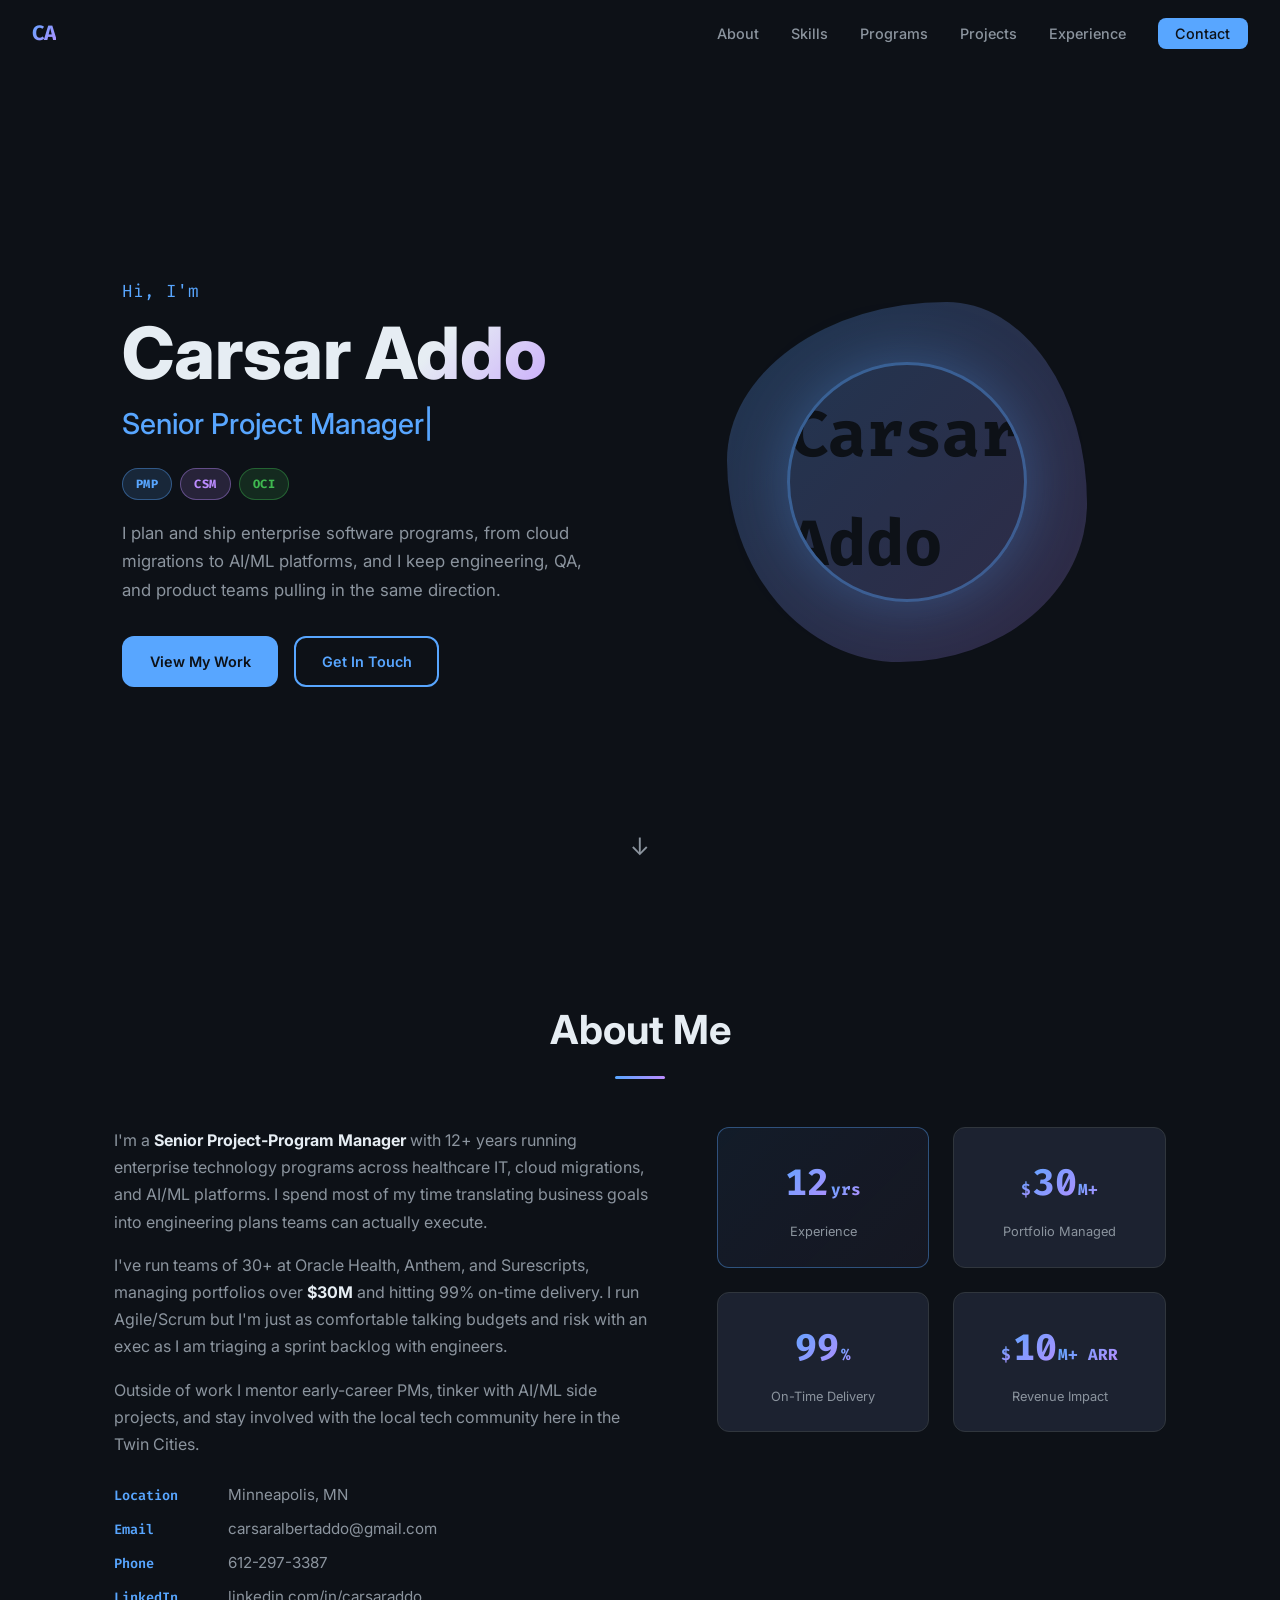
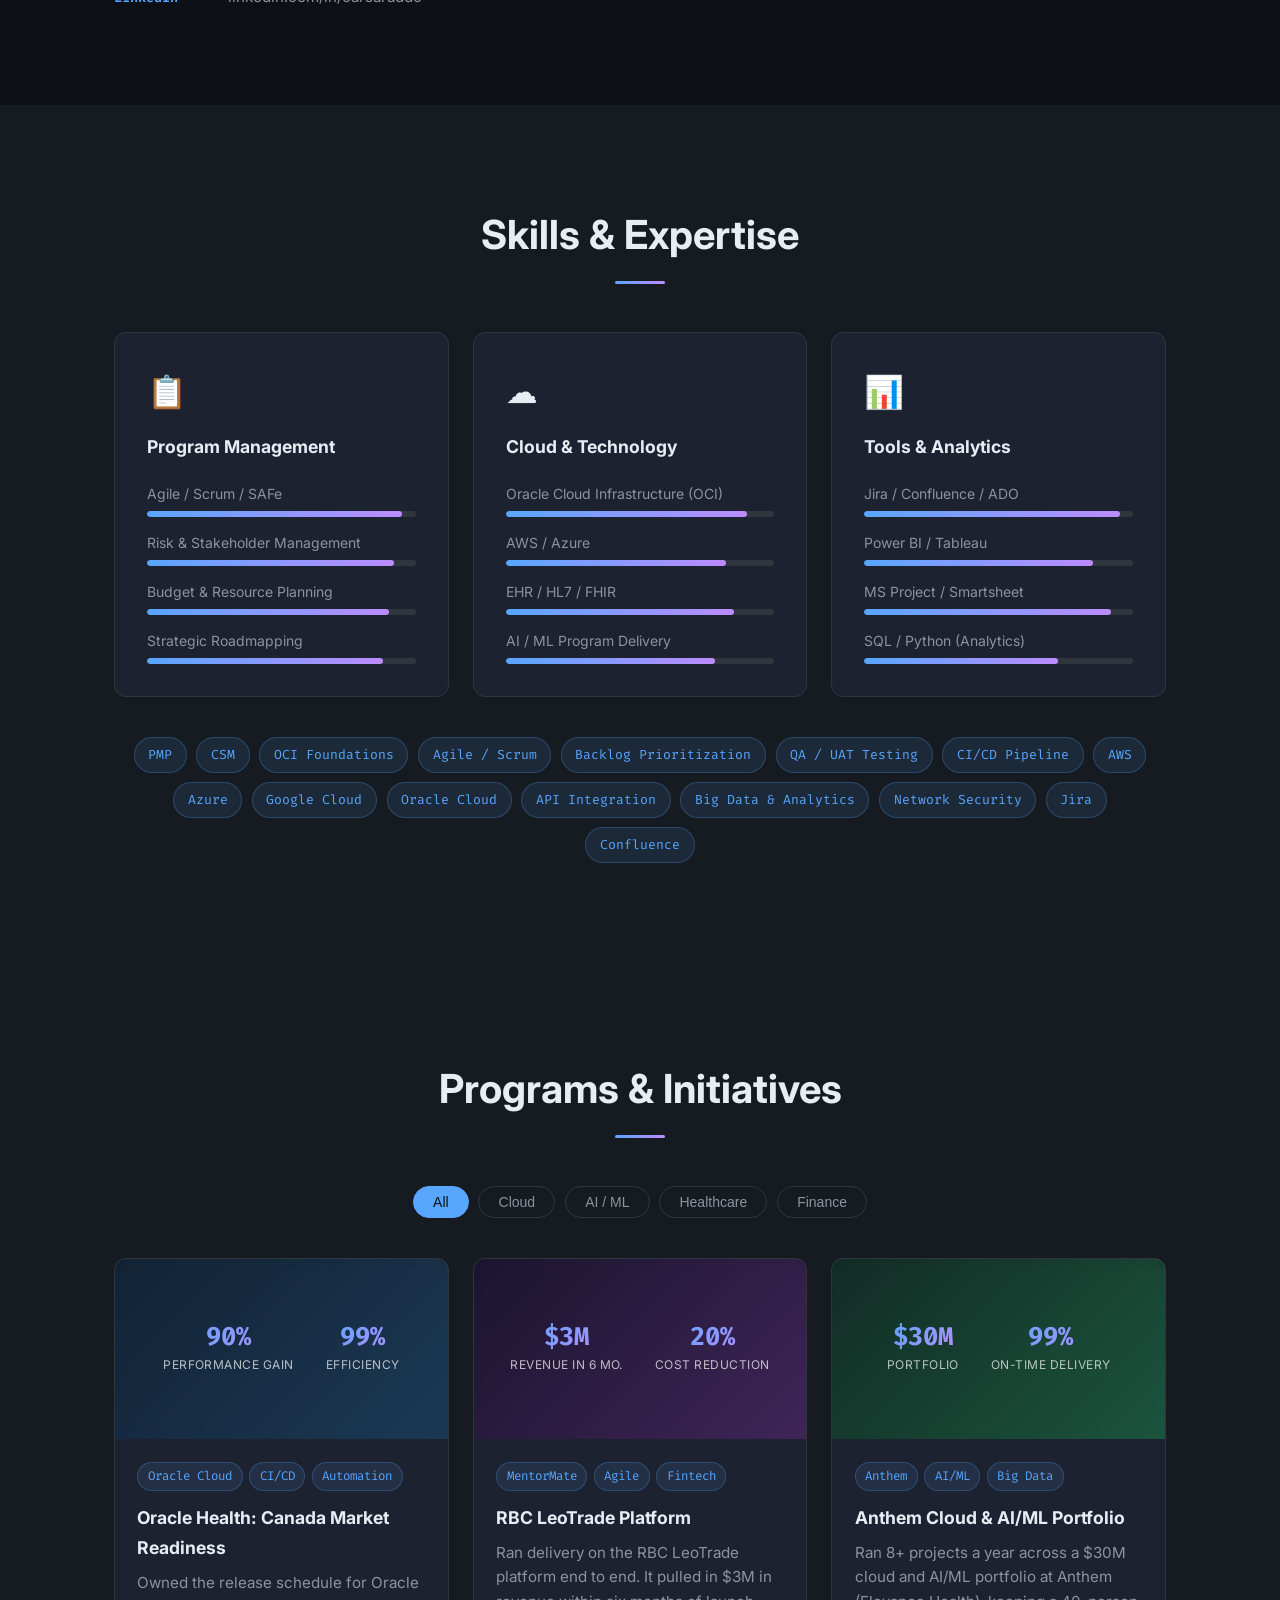
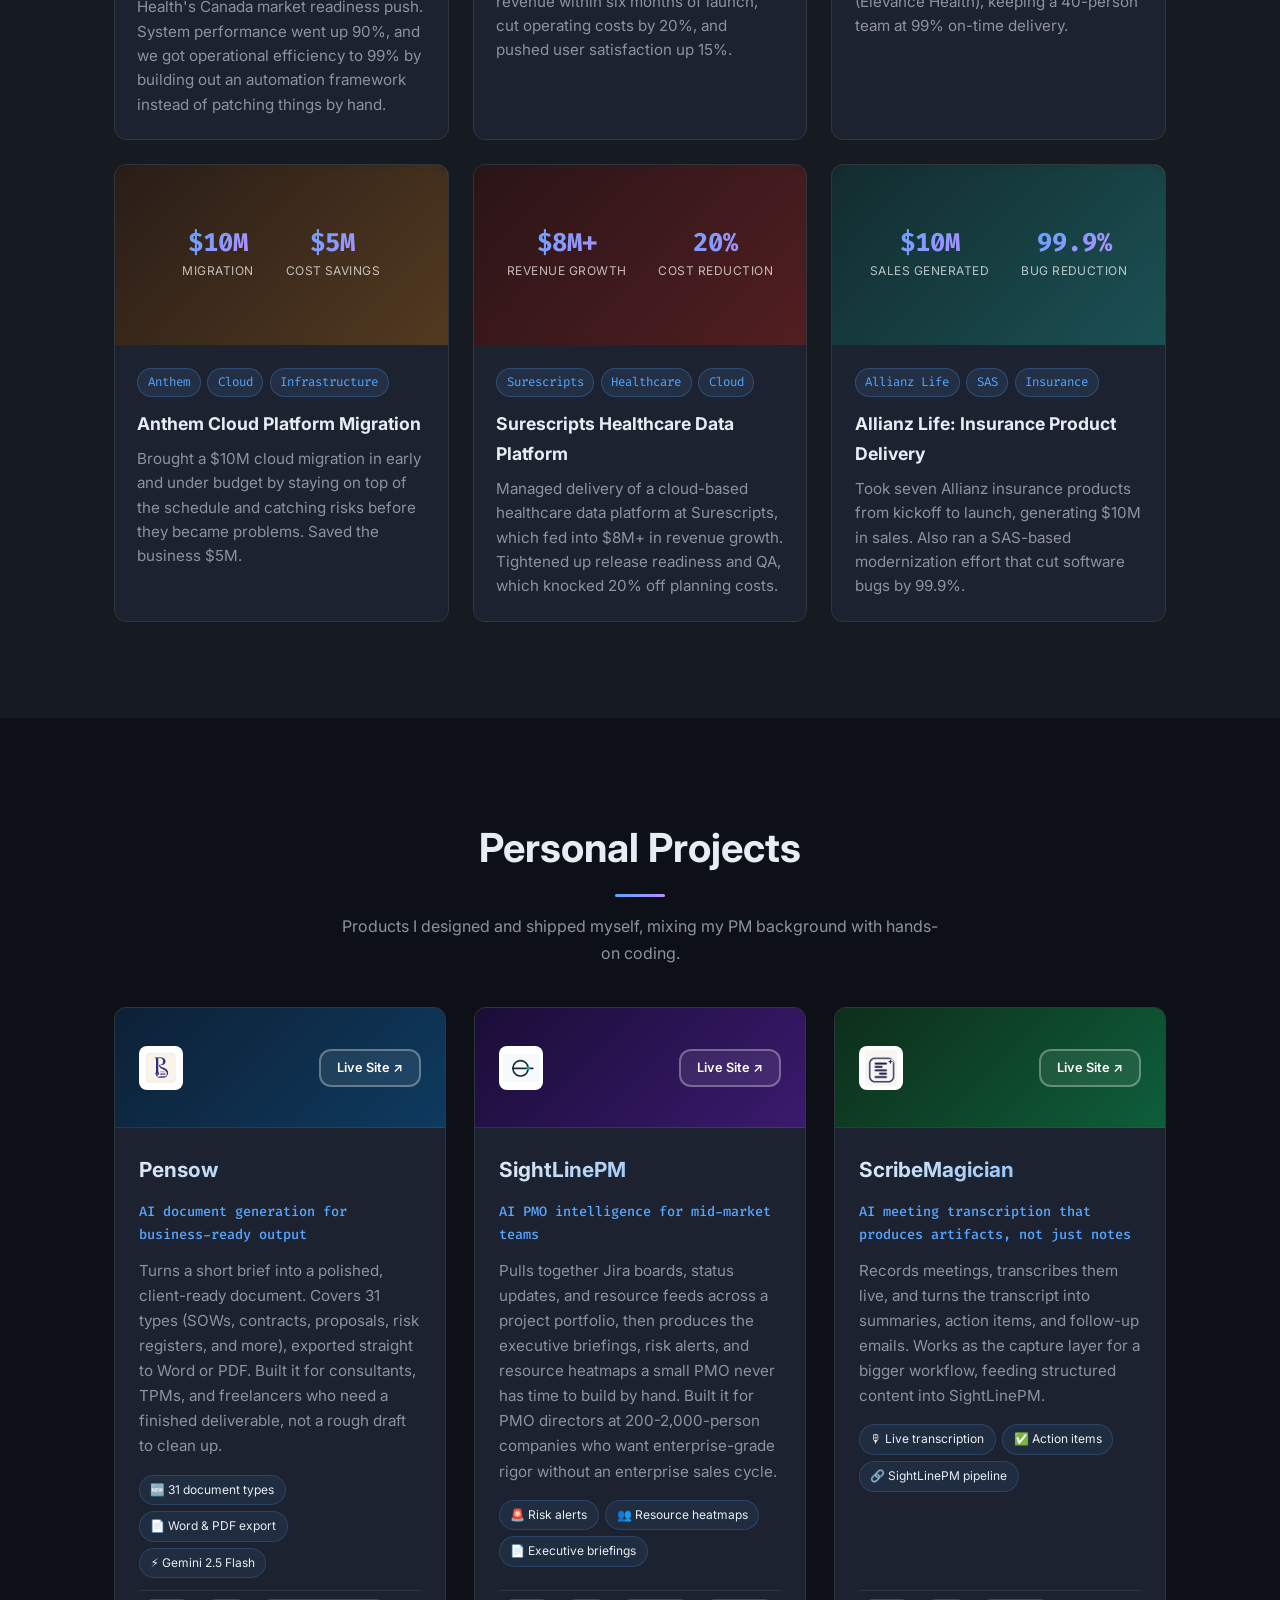
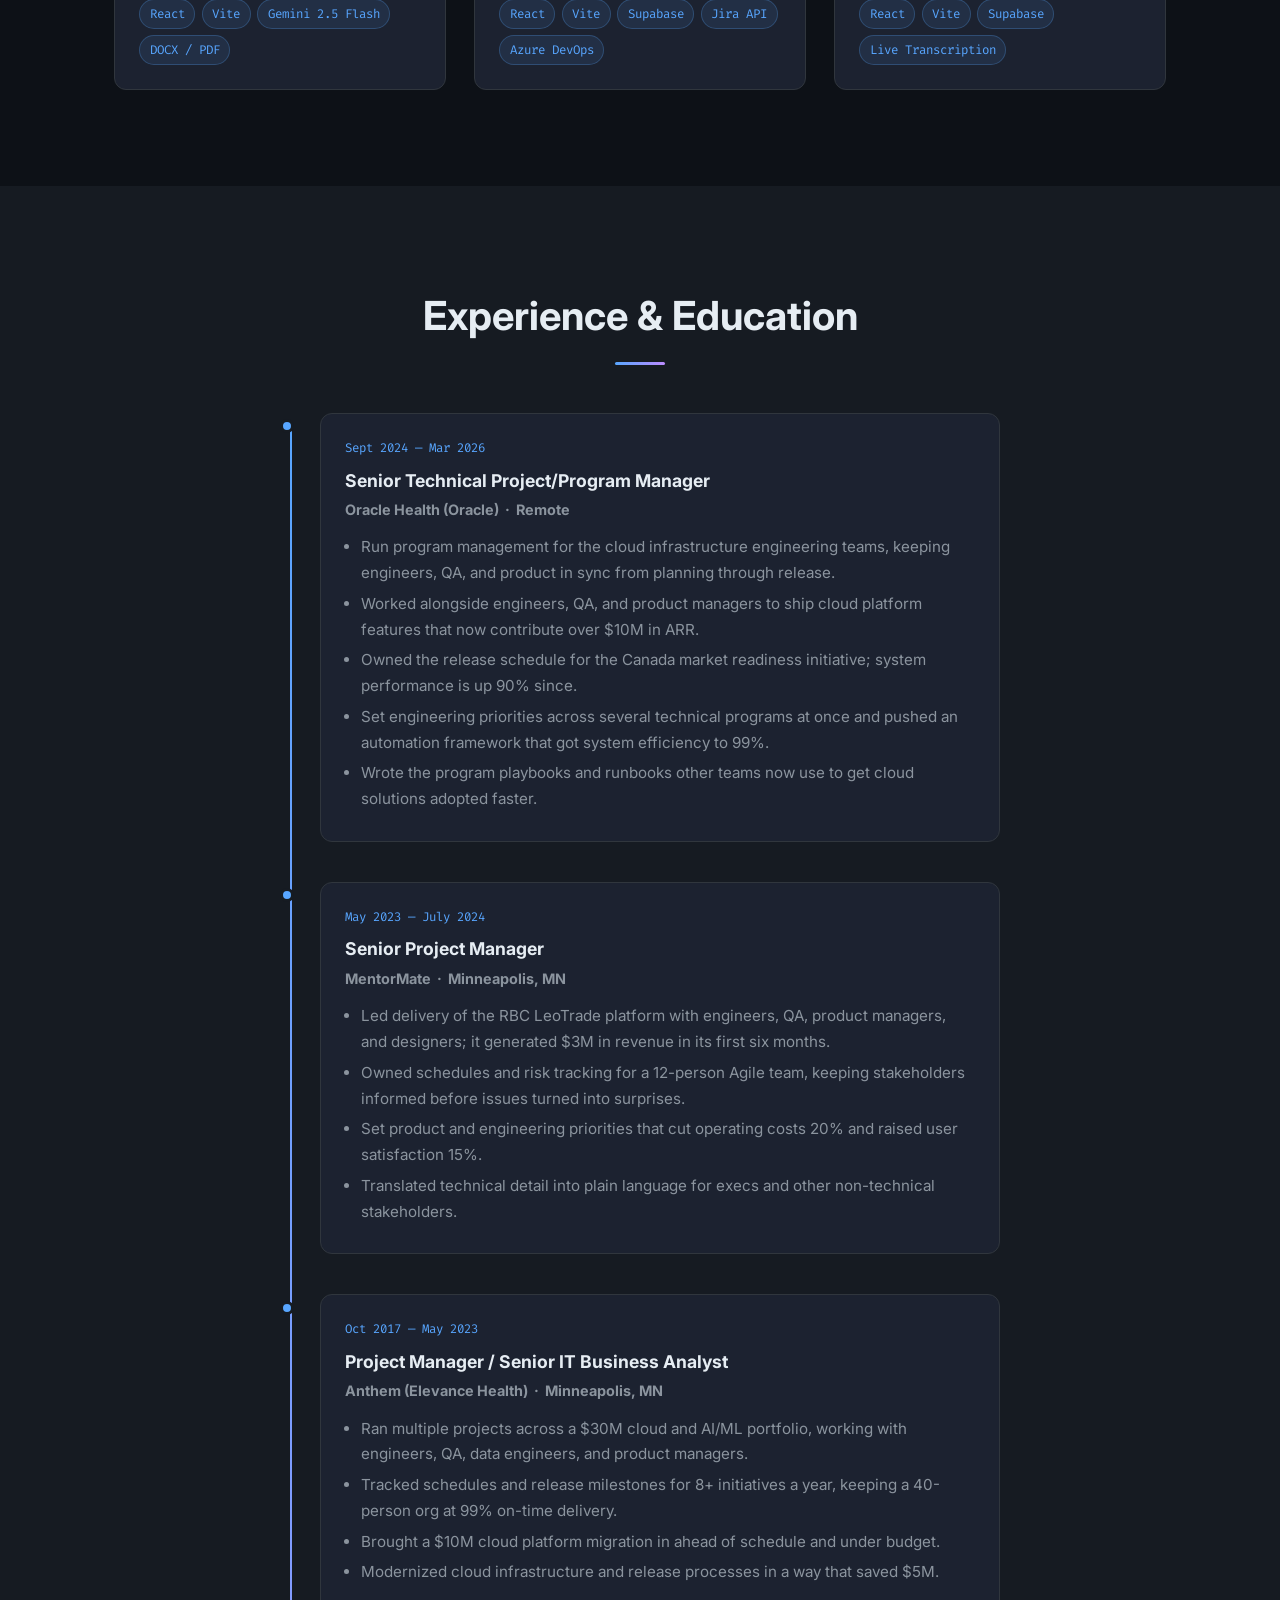
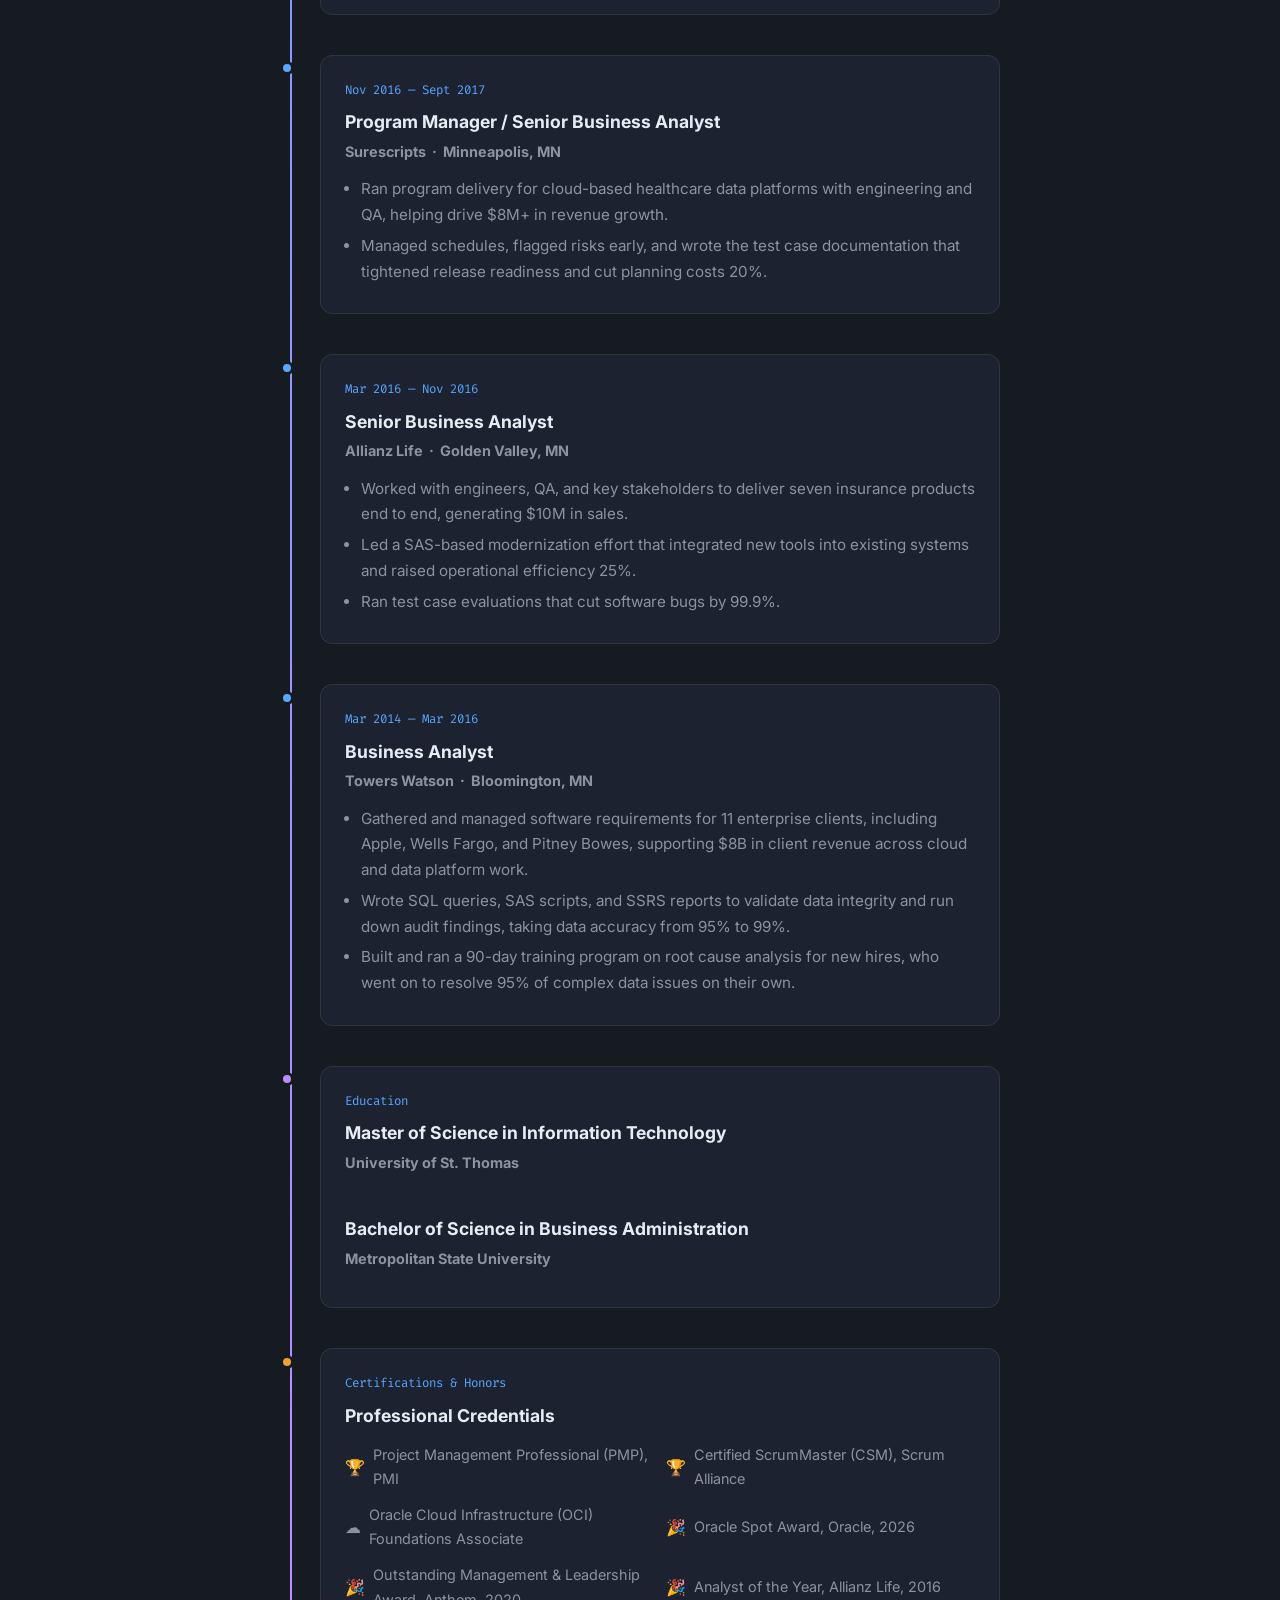
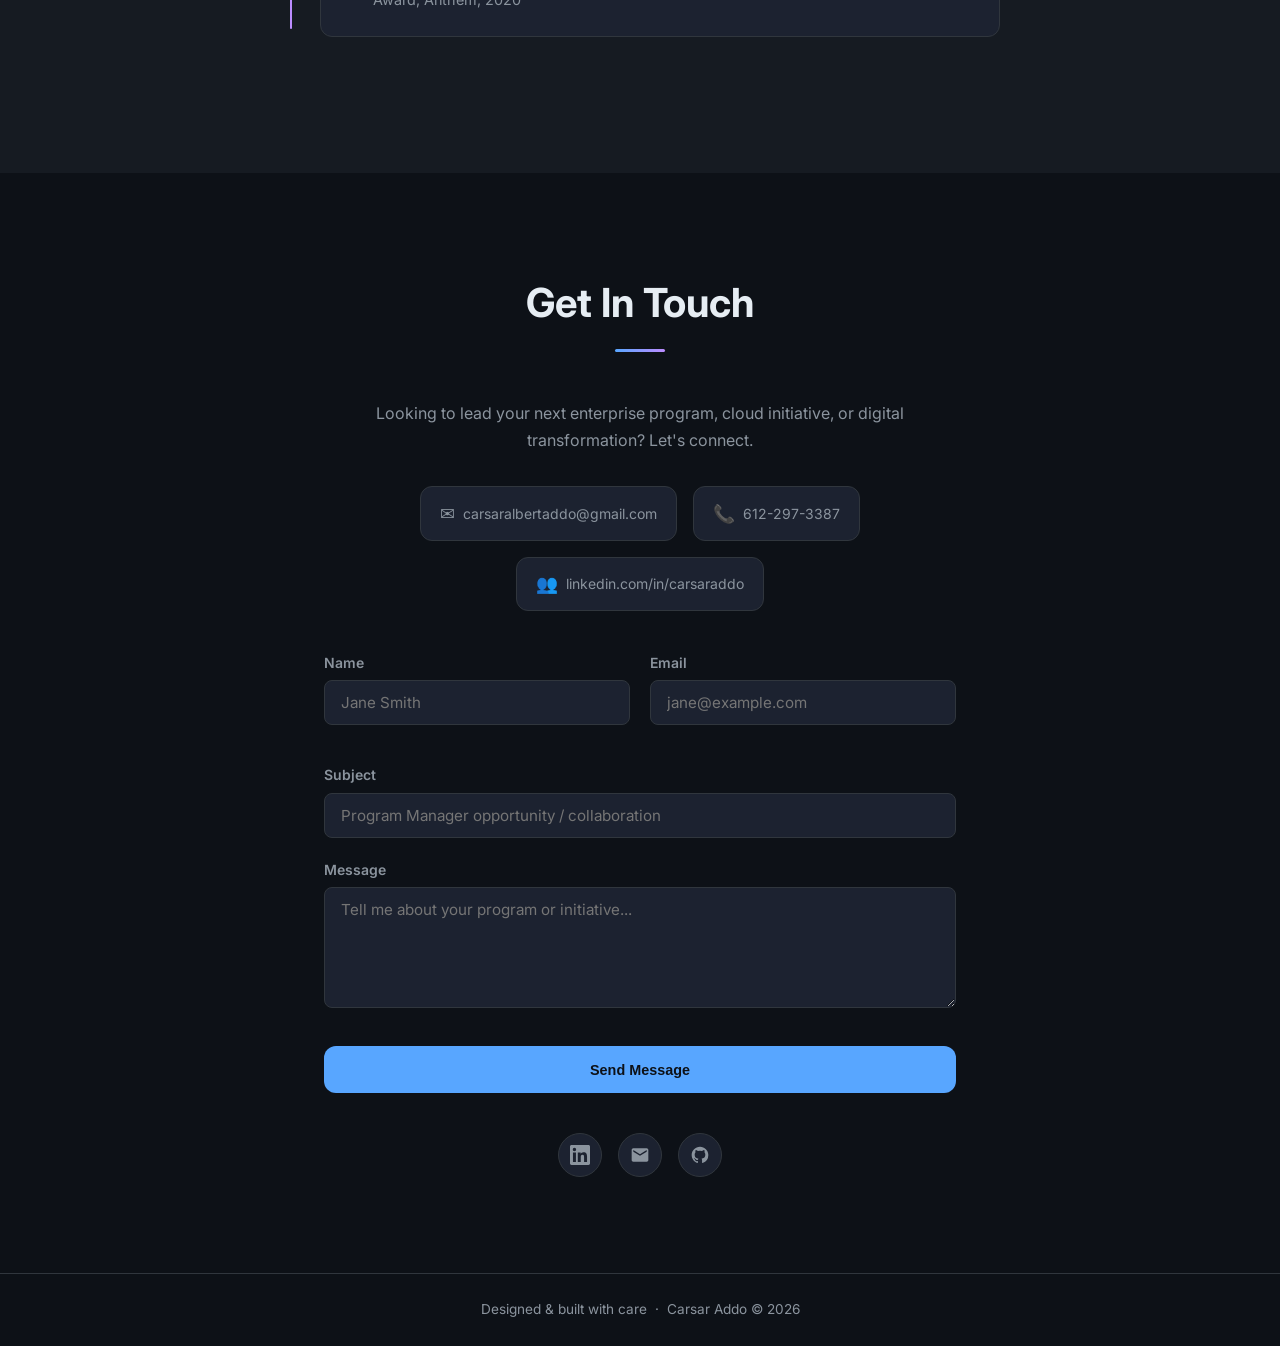
==== commit b7672fc4: "Increase font sizes for readability and fix mobile spacing/cert-grid" ====
--- a/index.html
+++ b/index.html
@@ -234,7 +234,7 @@
 }
 .badge {
   font-family: var(--ff-mono);
-  font-size: 0.72rem;
+  font-size: 0.75rem;
   font-weight: 700;
   padding: 0.28rem 0.8rem;
   border-radius: 999px;
@@ -438,7 +438,7 @@
   font-family: var(--ff-mono);
 }
 .tag--sm {
-  font-size: 0.72rem;
+  font-size: 0.78rem;
   padding: 0.2rem 0.6rem;
 }
 
@@ -535,7 +535,7 @@
 }
 .kpi-label {
   display: block;
-  font-size: 0.7rem;
+  font-size: 0.75rem;
   color: rgba(255,255,255,.7);
   margin-top: 0.2rem;
   letter-spacing: 0.04em;
@@ -545,7 +545,7 @@
 .project-card__body { padding: 1.4rem; }
 .project-card__tags { display: flex; gap: 0.4rem; flex-wrap: wrap; margin-bottom: 0.75rem; }
 .project-card__body h3 { font-size: 1.1rem; margin-bottom: 0.5rem; }
-.project-card__body p { font-size: 0.875rem; color: var(--clr-muted); line-height: 1.6; }
+.project-card__body p { font-size: 0.95rem; color: var(--clr-muted); line-height: 1.6; }
 
 /* ── Personal Projects ──────────────────────────────────────── */
 .section__subtitle {
@@ -639,7 +639,7 @@
   font-weight: 500;
 }
 .personal-card__desc {
-  font-size: 0.875rem;
+  font-size: 0.95rem;
   color: var(--clr-muted);
   line-height: 1.65;
 }
@@ -722,7 +722,7 @@
 .timeline__card h3 { font-size: 1.1rem; margin-bottom: 0.15rem; }
 .timeline__card h4 { font-size: 0.9rem; color: var(--clr-muted); margin-bottom: 0.75rem; }
 .timeline__card ul { padding-left: 1rem; list-style: disc; }
-.timeline__card li { font-size: 0.875rem; color: var(--clr-muted); margin-bottom: 0.3rem; }
+.timeline__card li { font-size: 0.95rem; color: var(--clr-muted); margin-bottom: 0.3rem; }
 
 /* ── Cert grid ──────────────────────────────────────────────── */
 .cert-grid {
@@ -735,7 +735,7 @@
   display: flex;
   align-items: center;
   gap: 0.5rem;
-  font-size: 0.82rem;
+  font-size: 0.9rem;
   color: var(--clr-muted);
 }
 .cert-icon { font-size: 1rem; flex-shrink: 0; }
@@ -872,6 +872,9 @@
 
 /* ── Responsive ─────────────────────────────────────────────── */
 @media (max-width: 768px) {
+  .section { padding: 3.5rem 0; }
+  .cert-grid { grid-template-columns: 1fr; }
+
   .nav__links { display: none; position: fixed; inset: 0; background: var(--clr-bg); flex-direction: column; align-items: center; justify-content: center; gap: 2rem; }
   .nav__links.open { display: flex; }
   .nav__links a { font-size: 1.3rem; }
@@ -886,6 +889,9 @@
 
   .about__grid { grid-template-columns: 1fr; gap: 2.5rem; }
   .about__stats { grid-template-columns: 1fr 1fr; }
+
+  .about__facts li { display: flex; flex-direction: column; gap: 0.15rem; word-break: break-word; overflow-wrap: anywhere; }
+  .fact__label { min-width: 0; }
 
   .form__row { grid-template-columns: 1fr; }
 
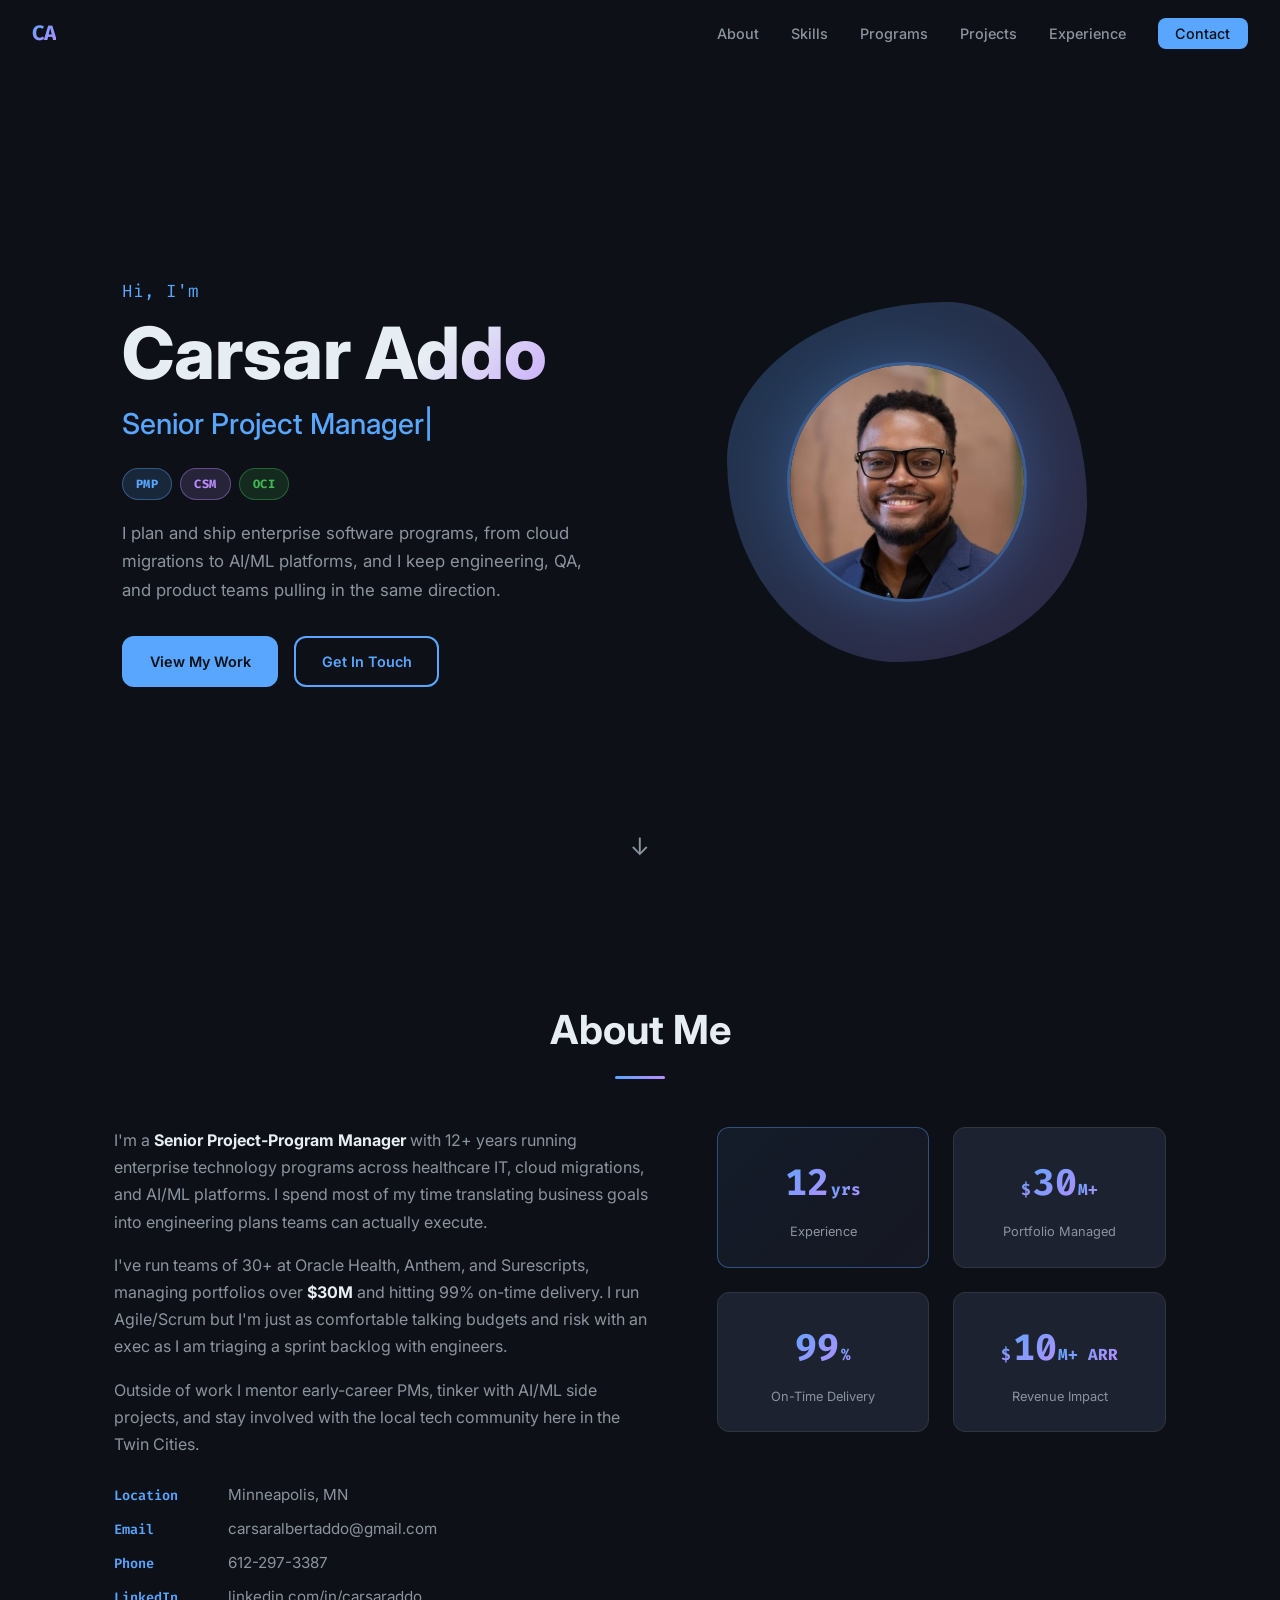
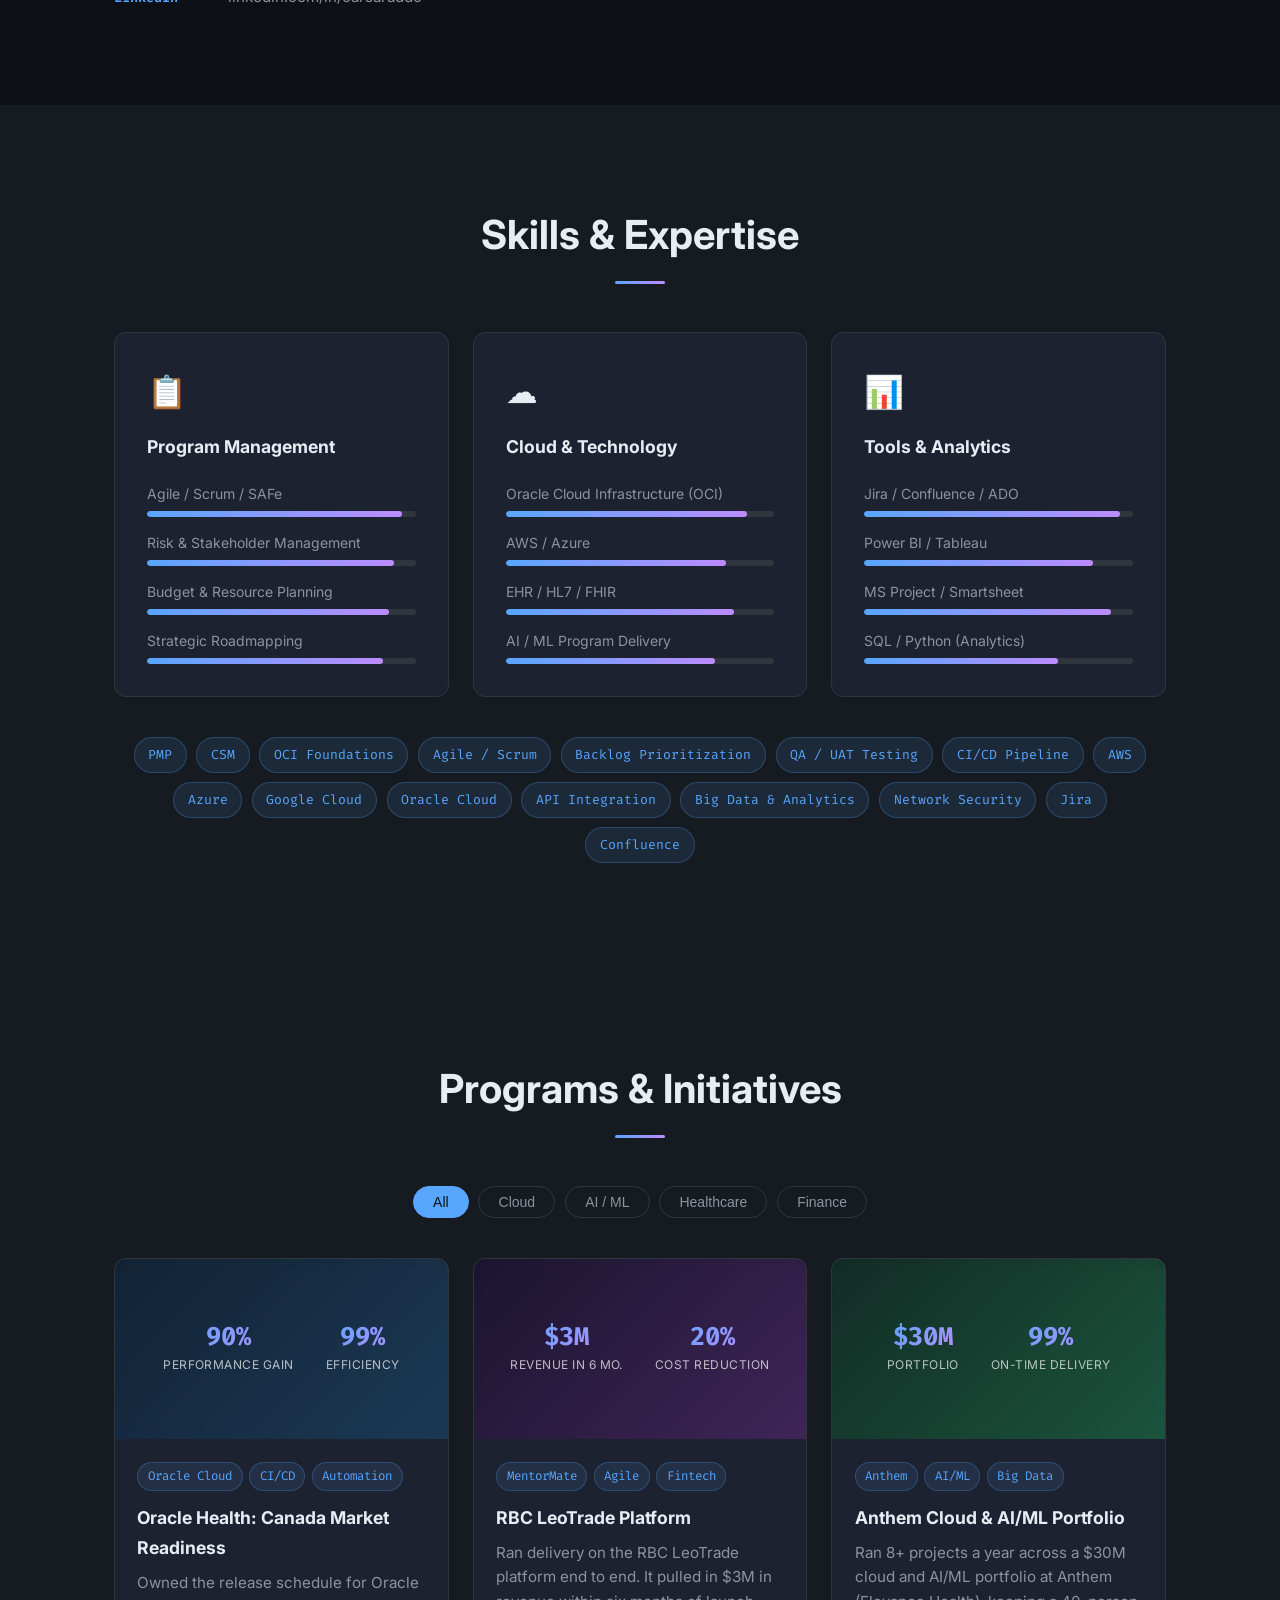
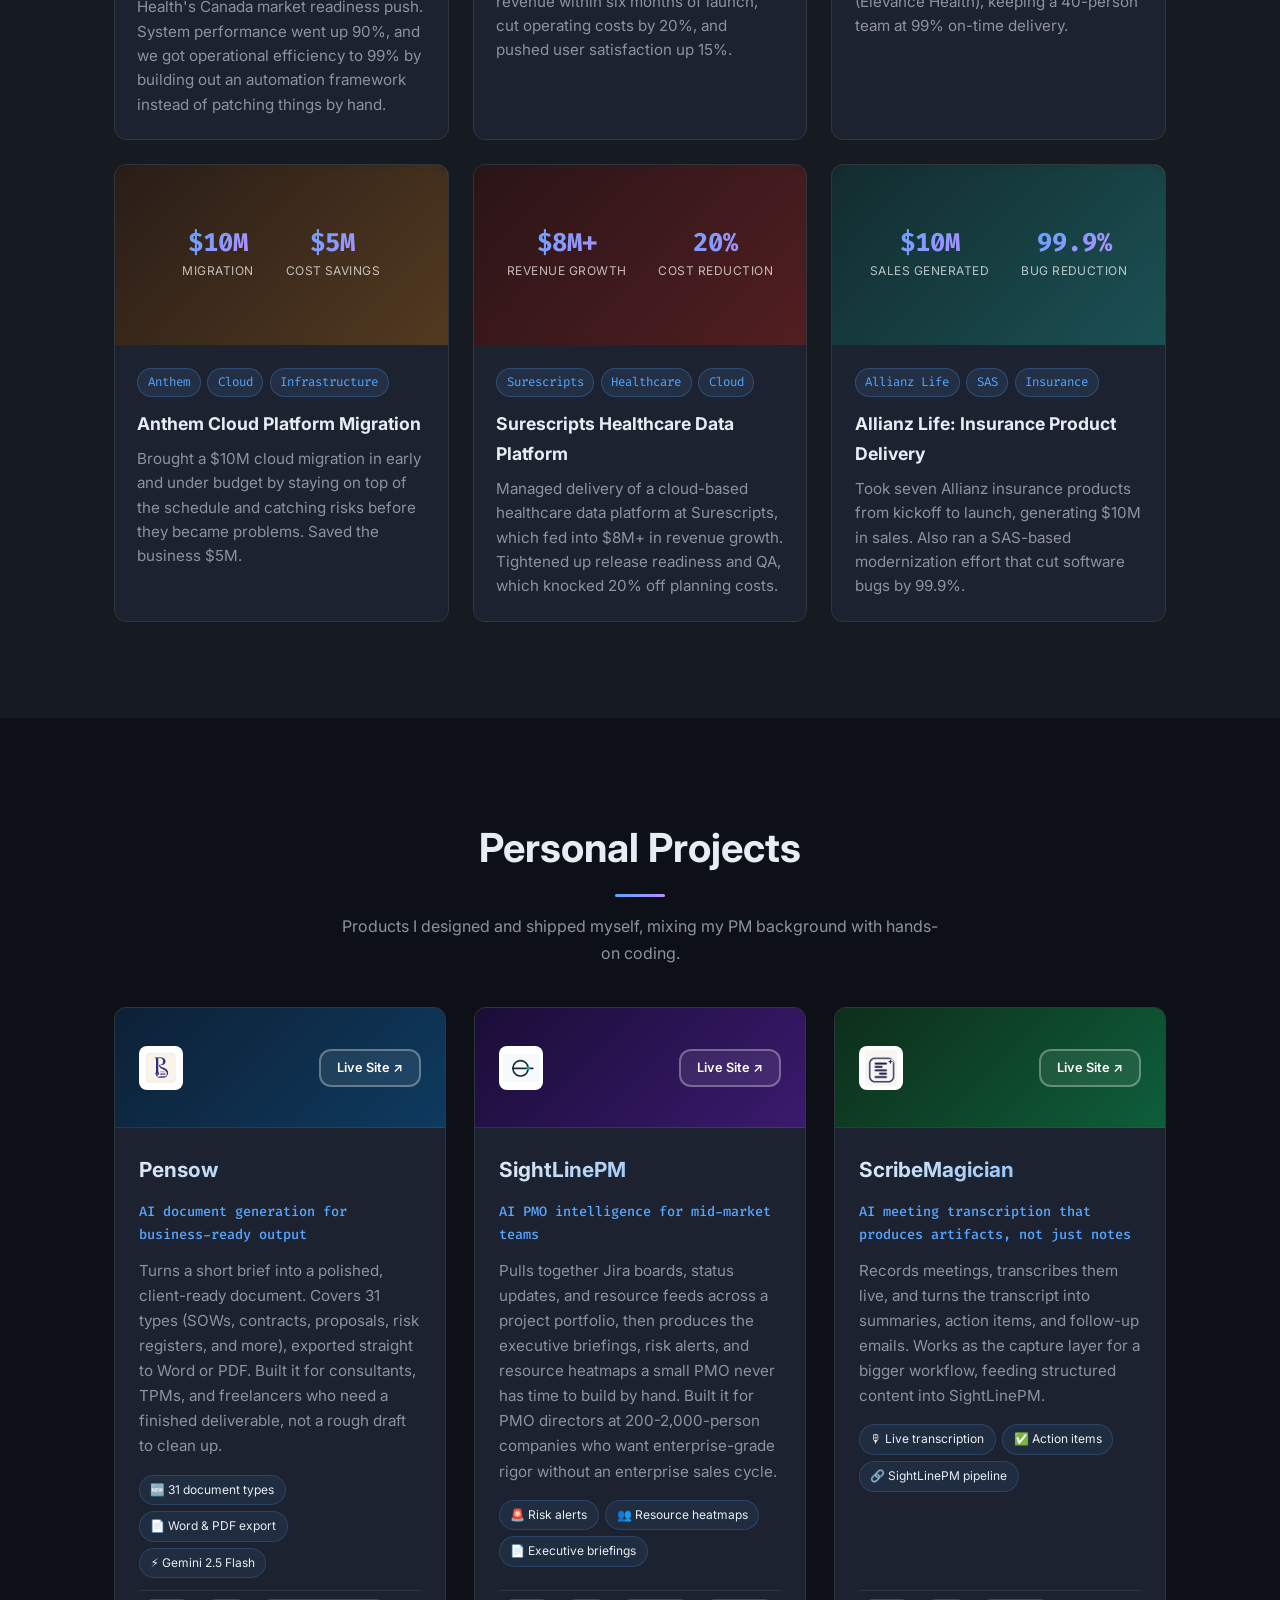
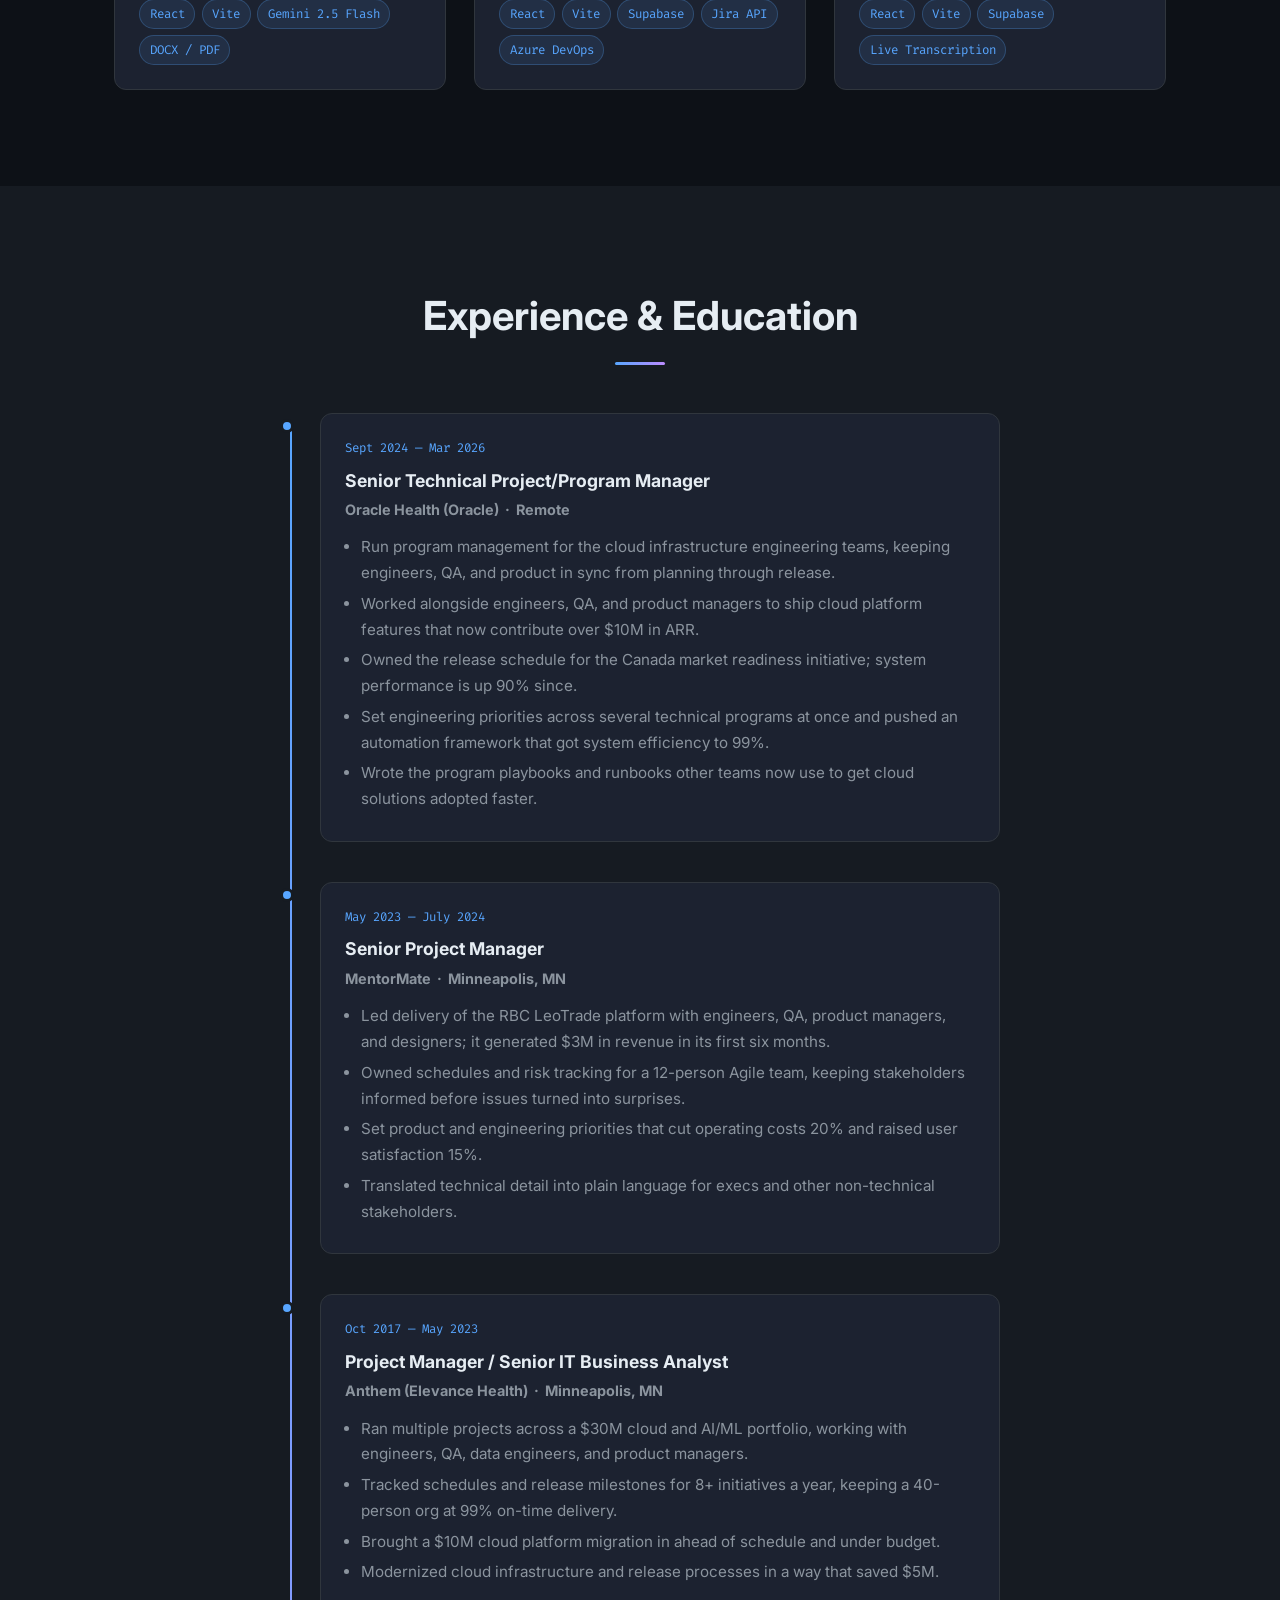
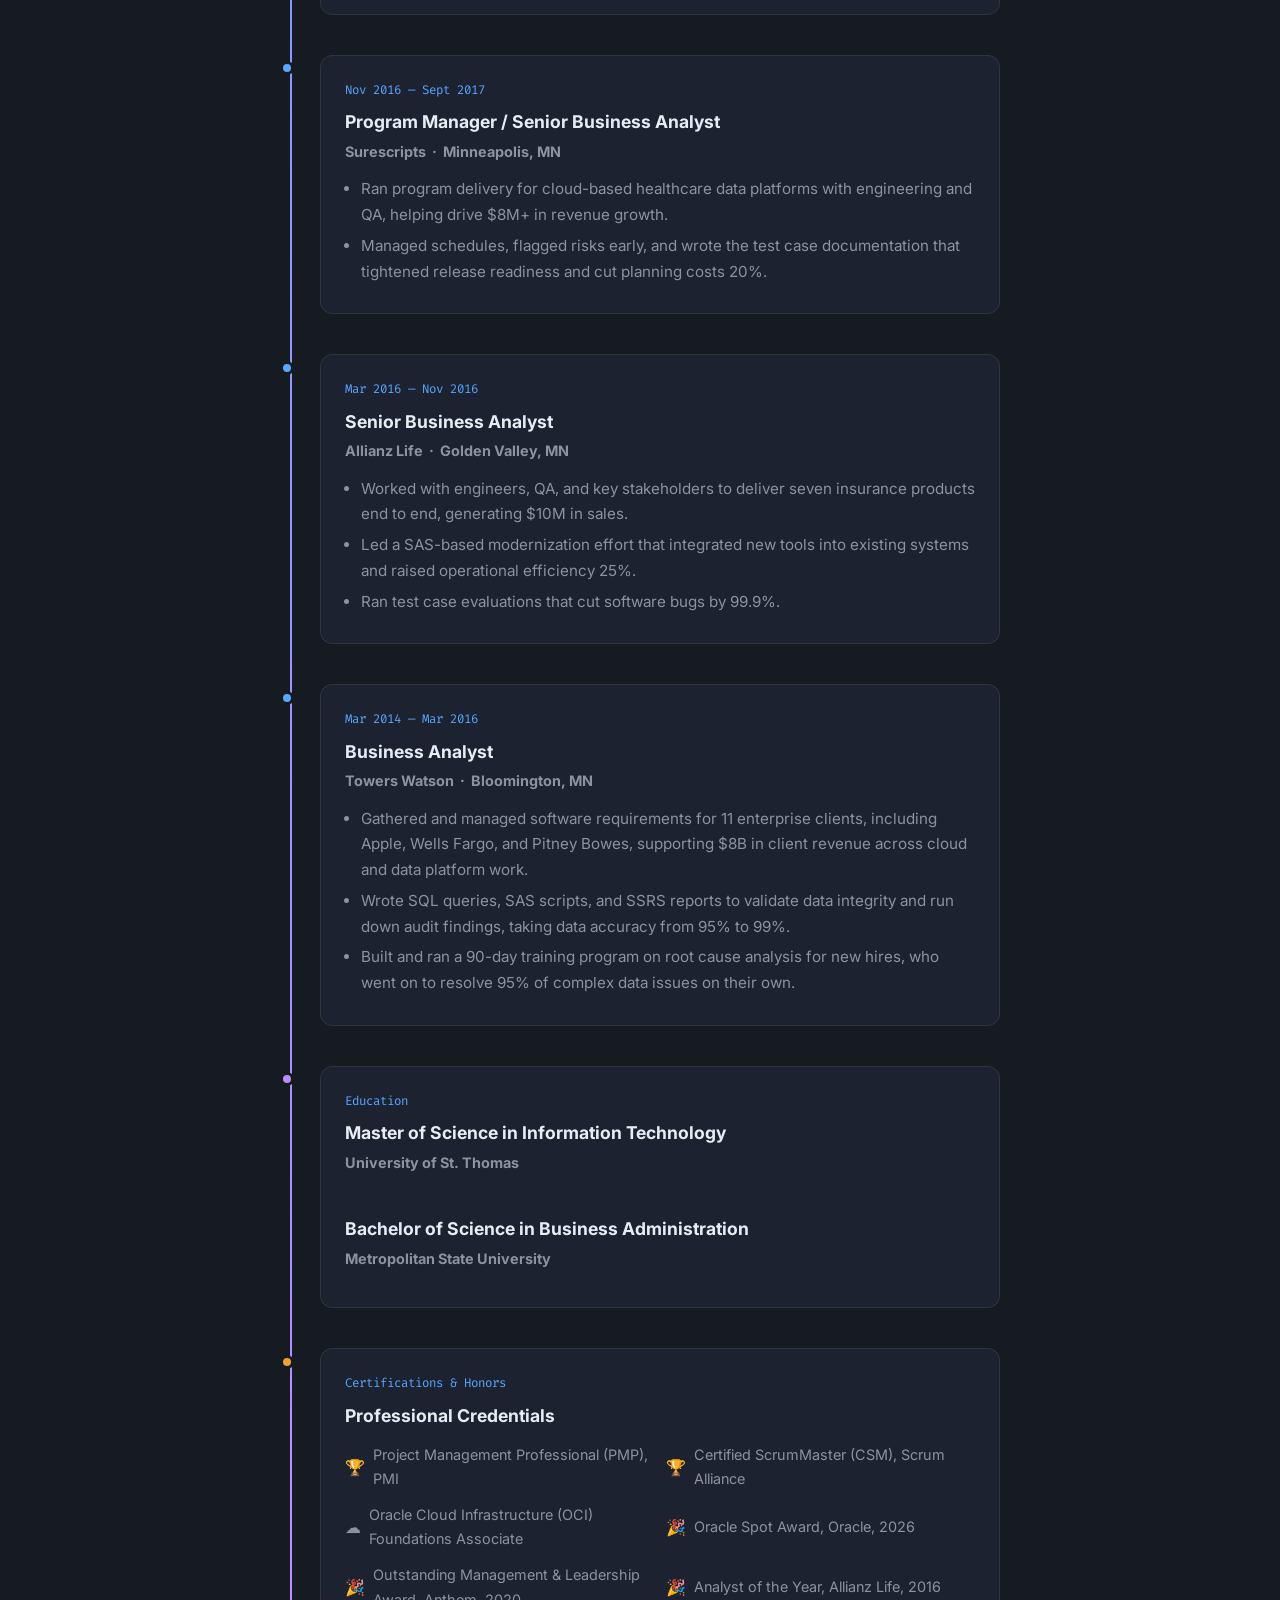
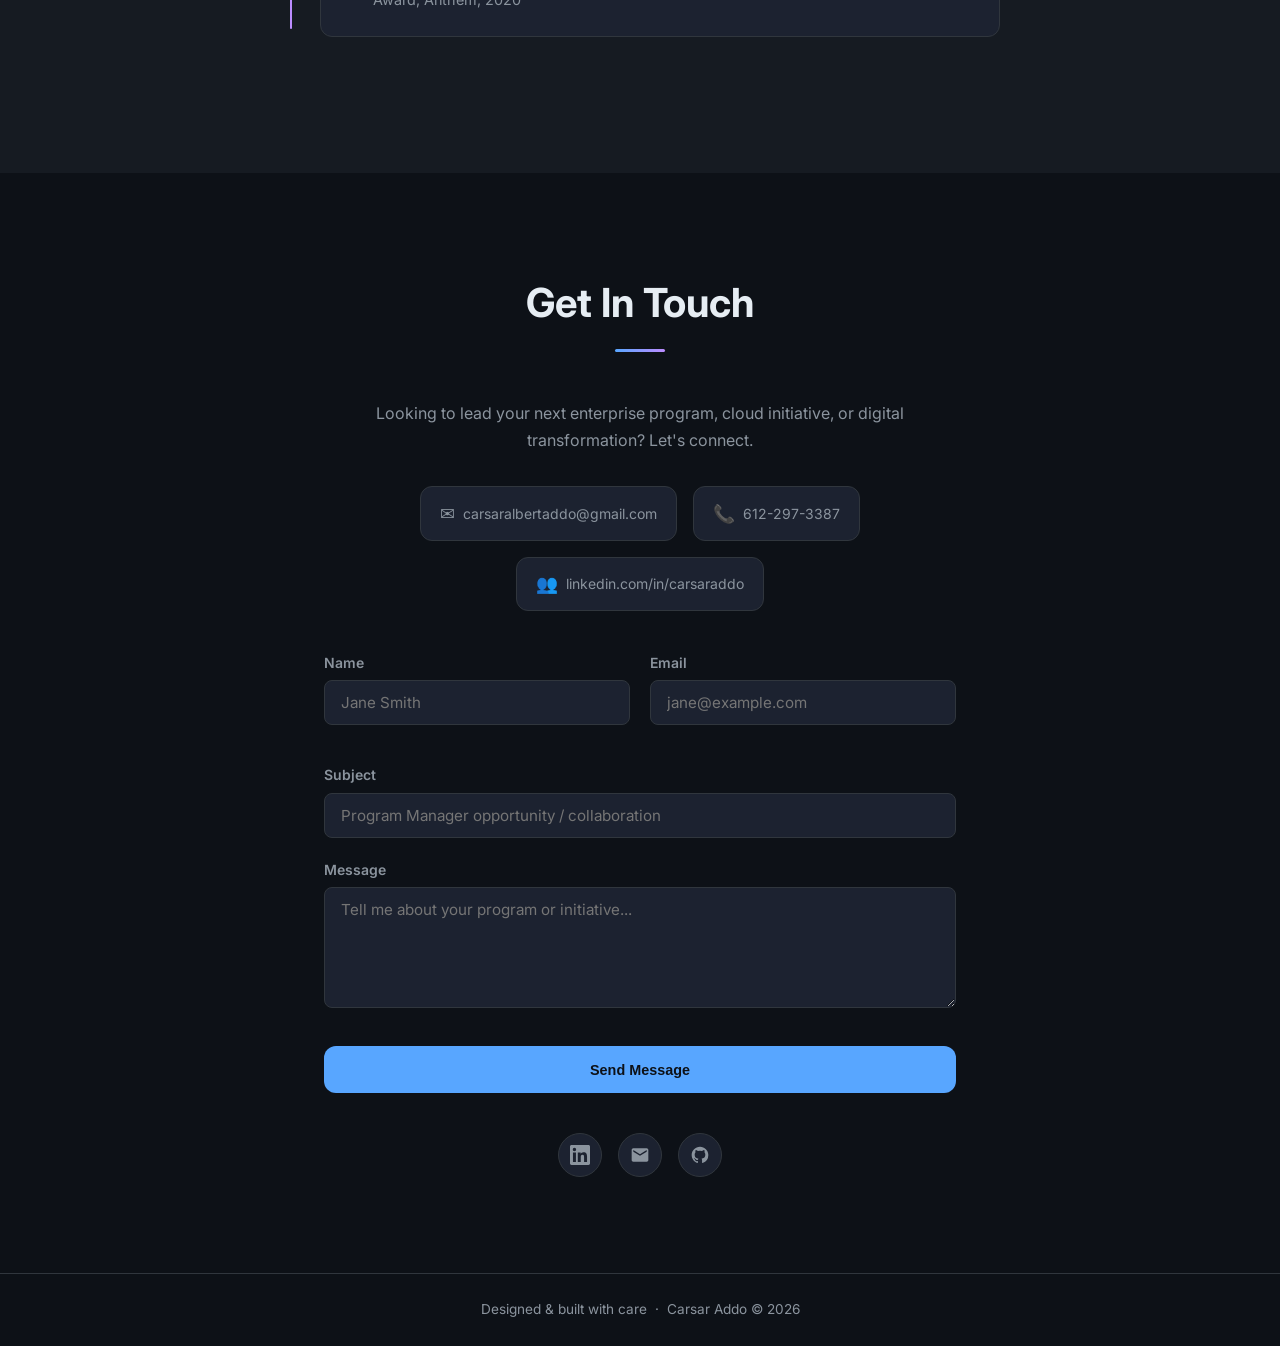
==== commit f45f53fe: "Replace expired LinkedIn avatar URL with locally hosted profile photo" ====
--- a/index.html
+++ b/index.html
@@ -3,7 +3,14 @@
 <head>
   <meta charset="UTF-8" />
   <meta name="viewport" content="width=device-width, initial-scale=1.0" />
-  <title>Carsar Addo | Senior Program Manager</title>
+  <title>Carsar Addo | Senior Technical Project Manager</title>
+  <meta name="description" content="Carsar Addo - Senior Technical Project Manager" />
+  <meta property="og:title" content="Carsar Addo | Senior Technical Project Manager" />
+  <meta property="og:description" content="Carsar Addo - Senior Technical Project Manager" />
+  <meta property="og:type" content="website" />
+  <meta name="twitter:card" content="summary" />
+  <meta name="twitter:title" content="Carsar Addo | Senior Technical Project Manager" />
+  <meta name="twitter:description" content="Carsar Addo - Senior Technical Project Manager" />
   <style>
 /* ── Reset & Tokens ─────────────────────────────────────────── */
 *, *::before, *::after { box-sizing: border-box; margin: 0; padding: 0; }
@@ -159,11 +166,15 @@
 .nav__hamburger {
   display: none;
   flex-direction: column;
+  align-items: center;
+  justify-content: center;
   gap: 5px;
   background: none;
   border: none;
   cursor: pointer;
-  padding: 4px;
+  width: 44px;
+  height: 44px;
+  padding: 0;
 }
 .nav__hamburger span {
   display: block;
@@ -923,7 +934,7 @@
       <li><a href="#experience">Experience</a></li>
       <li><a href="#contact" class="nav__cta">Contact</a></li>
     </ul>
-    <button class="nav__hamburger" aria-label="Toggle menu" id="hamburger">
+    <button class="nav__hamburger" aria-label="Toggle menu" aria-expanded="false" id="hamburger">
       <span></span><span></span><span></span>
     </button>
   </nav>
@@ -953,7 +964,7 @@
     <div class="hero__visual" aria-hidden="true">
       <div class="blob"></div>
       <div class="avatar avatar--photo">
-        <img src="https://media.licdn.com/dms/image/v2/D5603AQGl42I5LaaM9w/profile-displayphoto-shrink_800_800/profile-displayphoto-shrink_800_800/0/1681121409602?e=1782950400&v=beta&t=cSGE6mkglcV5dt2I6olp5SFZB2LDtkXbsnx5RLkbhew" alt="Carsar Addo" />
+        <img src="portfolio/assets/avatar.jpg" alt="Carsar Addo" />
       </div>
     </div>
     <a href="#about" class="hero__scroll" aria-label="Scroll down">&#8595;</a>
@@ -1603,12 +1614,16 @@
 });
 
 hamburger.addEventListener('click', () => {
-  navLinks.classList.toggle('open');
+  const isOpen = navLinks.classList.toggle('open');
+  hamburger.setAttribute('aria-expanded', isOpen);
 });
 
 // close mobile menu on link click
 navLinks.querySelectorAll('a').forEach(link => {
-  link.addEventListener('click', () => navLinks.classList.remove('open'));
+  link.addEventListener('click', () => {
+    navLinks.classList.remove('open');
+    hamburger.setAttribute('aria-expanded', 'false');
+  });
 });
 
 /* ── Typed-text hero effect ─────────────────────────────────── */
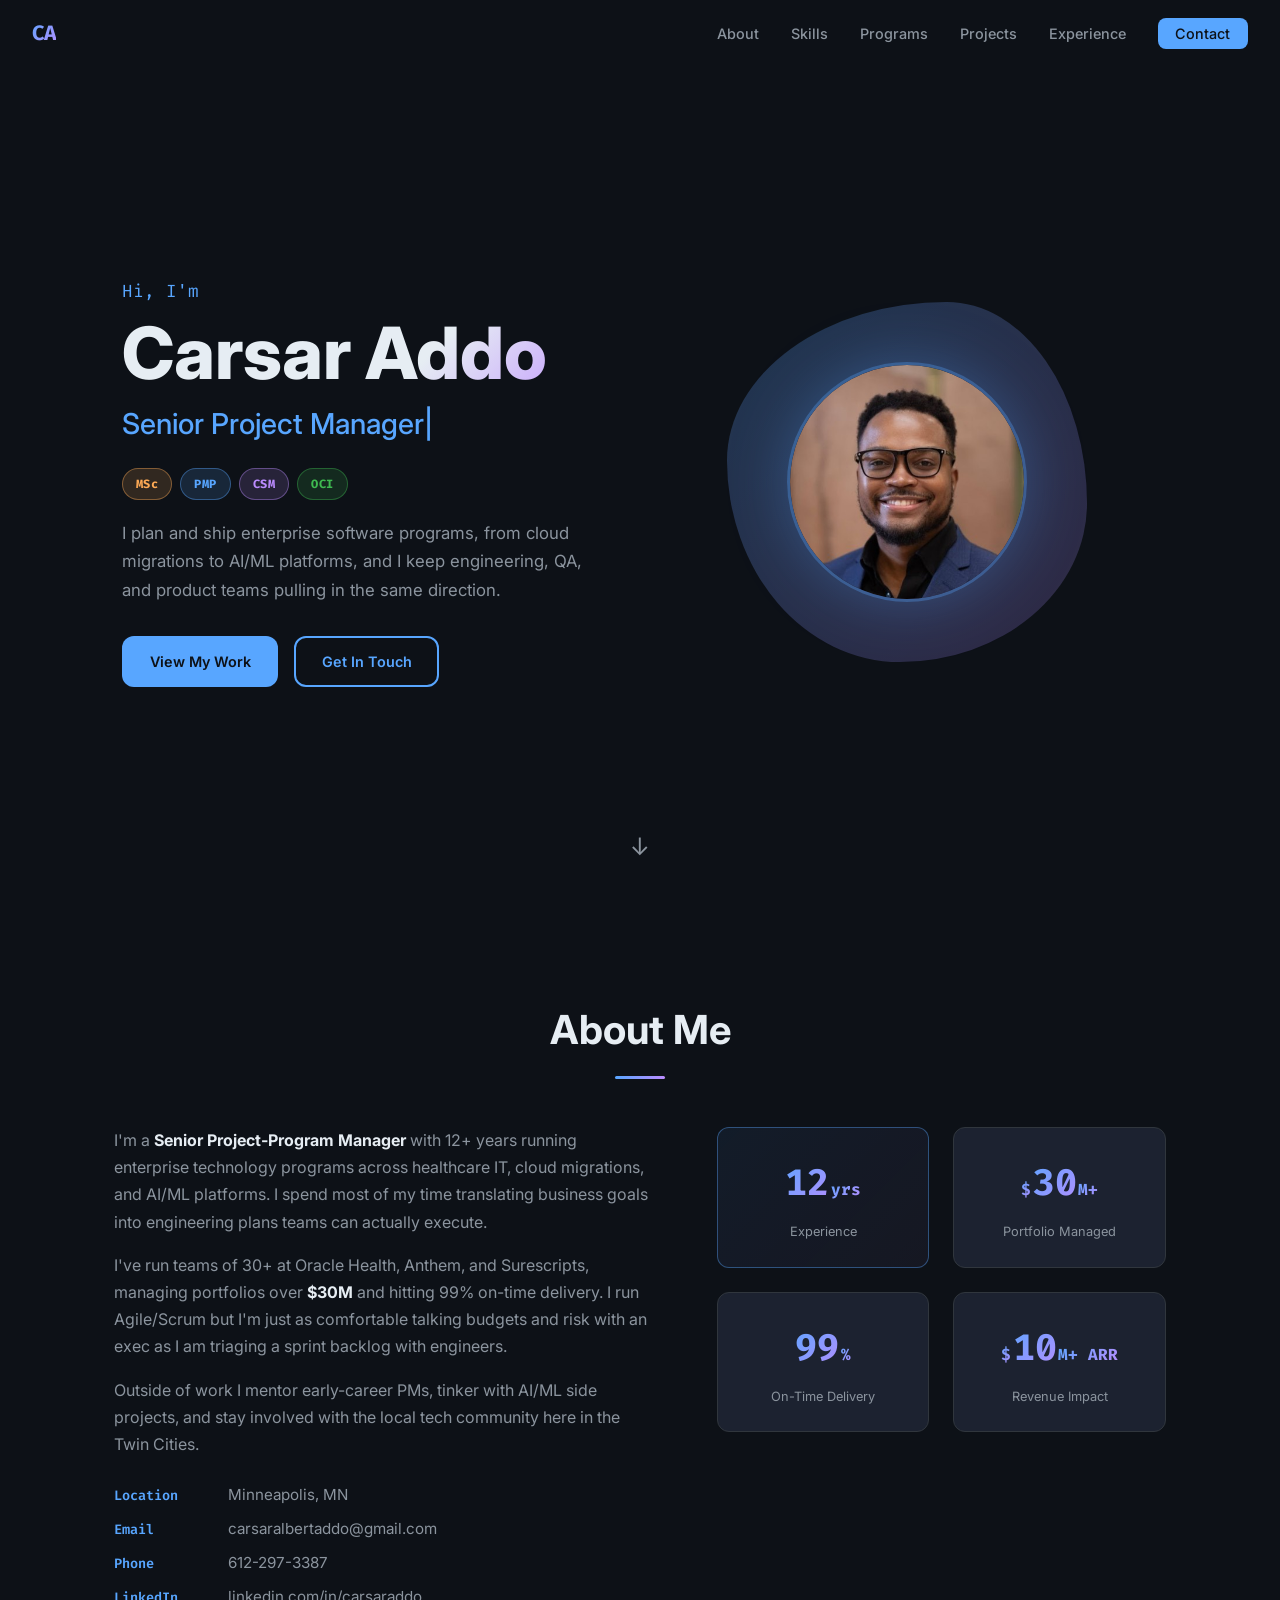
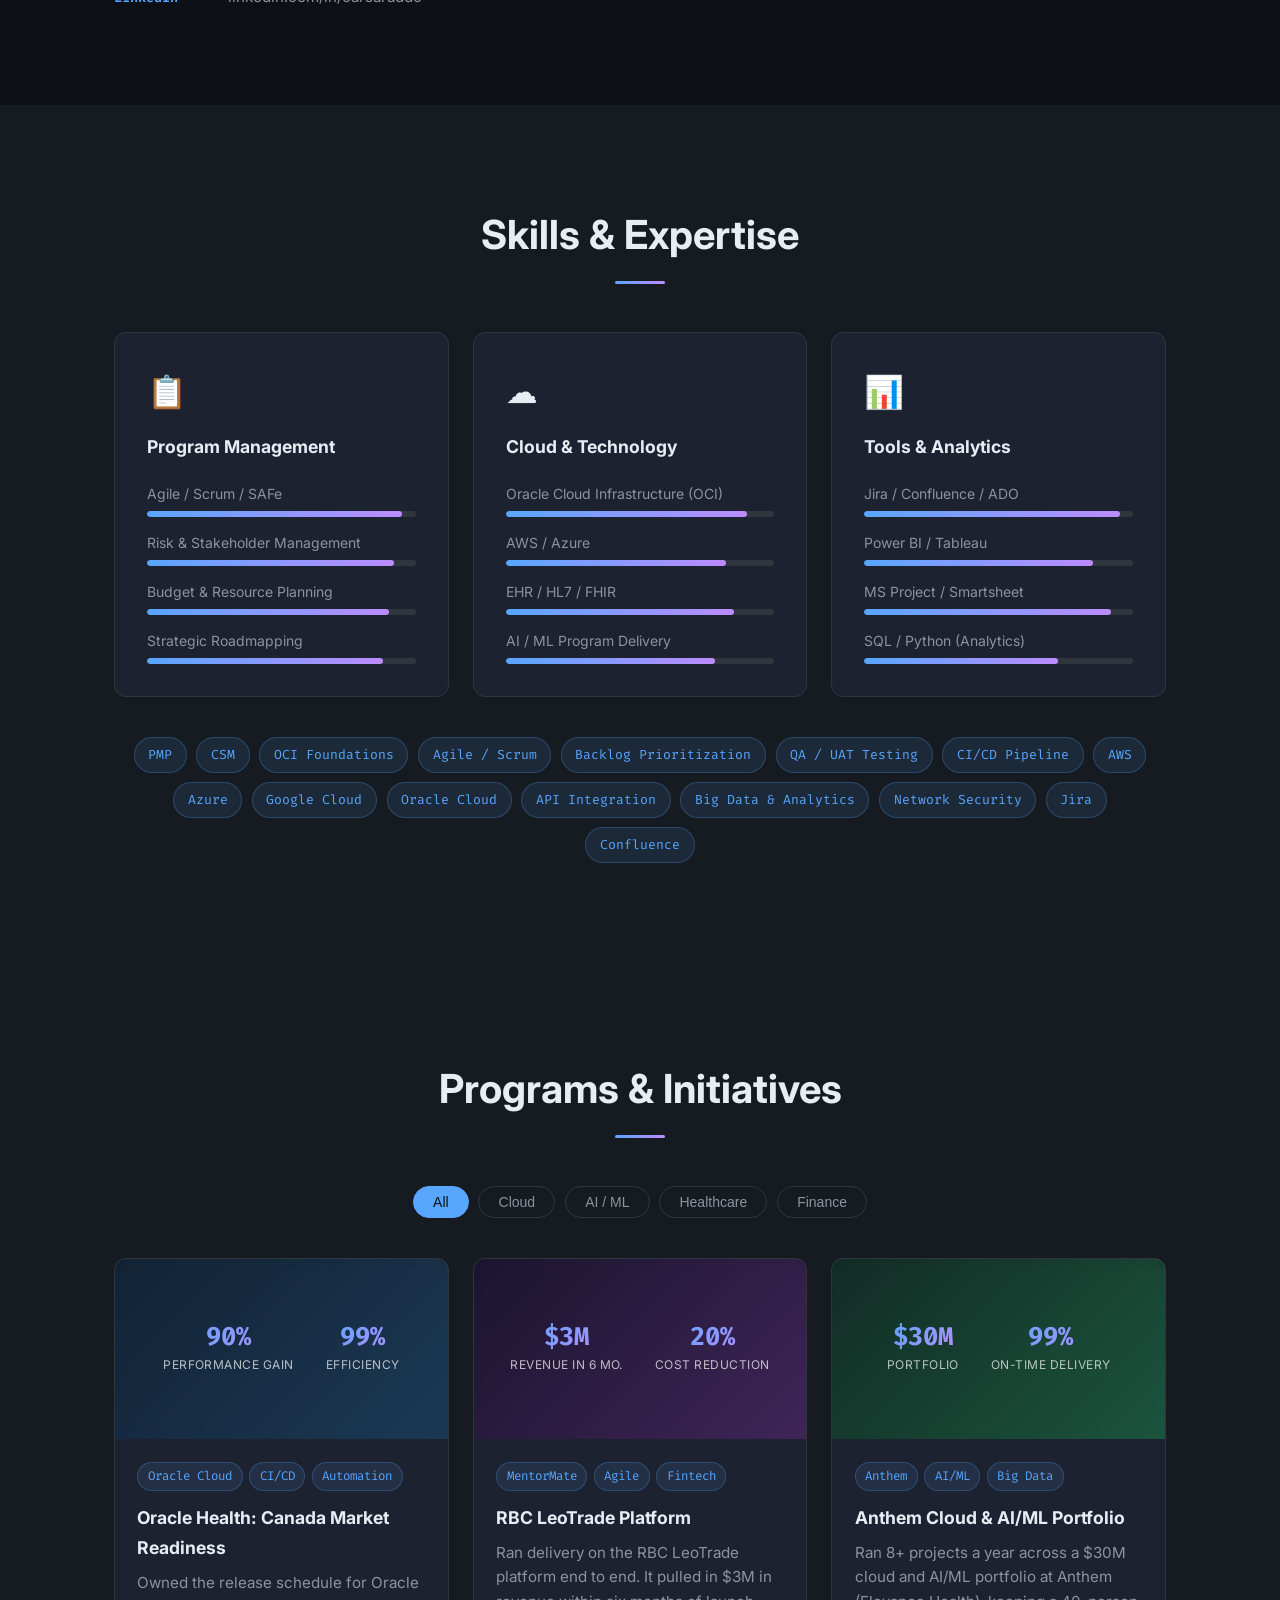
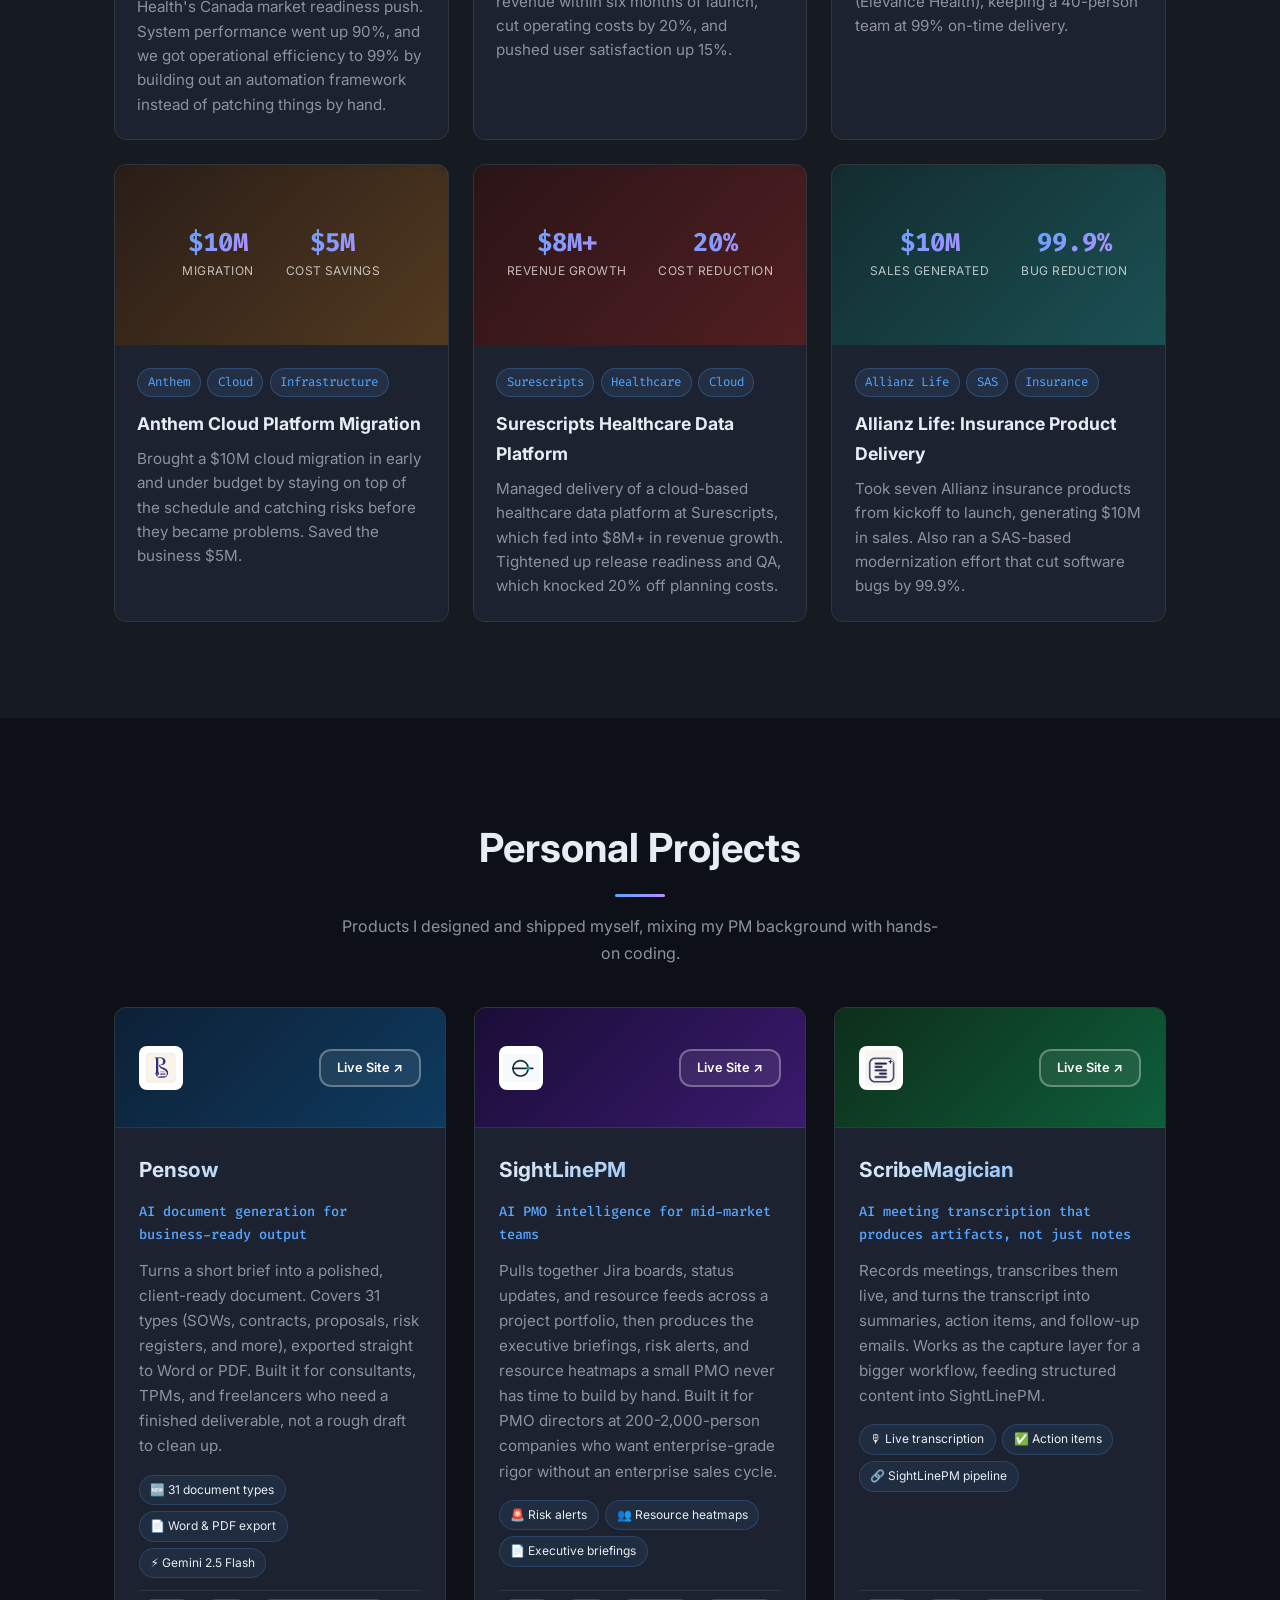
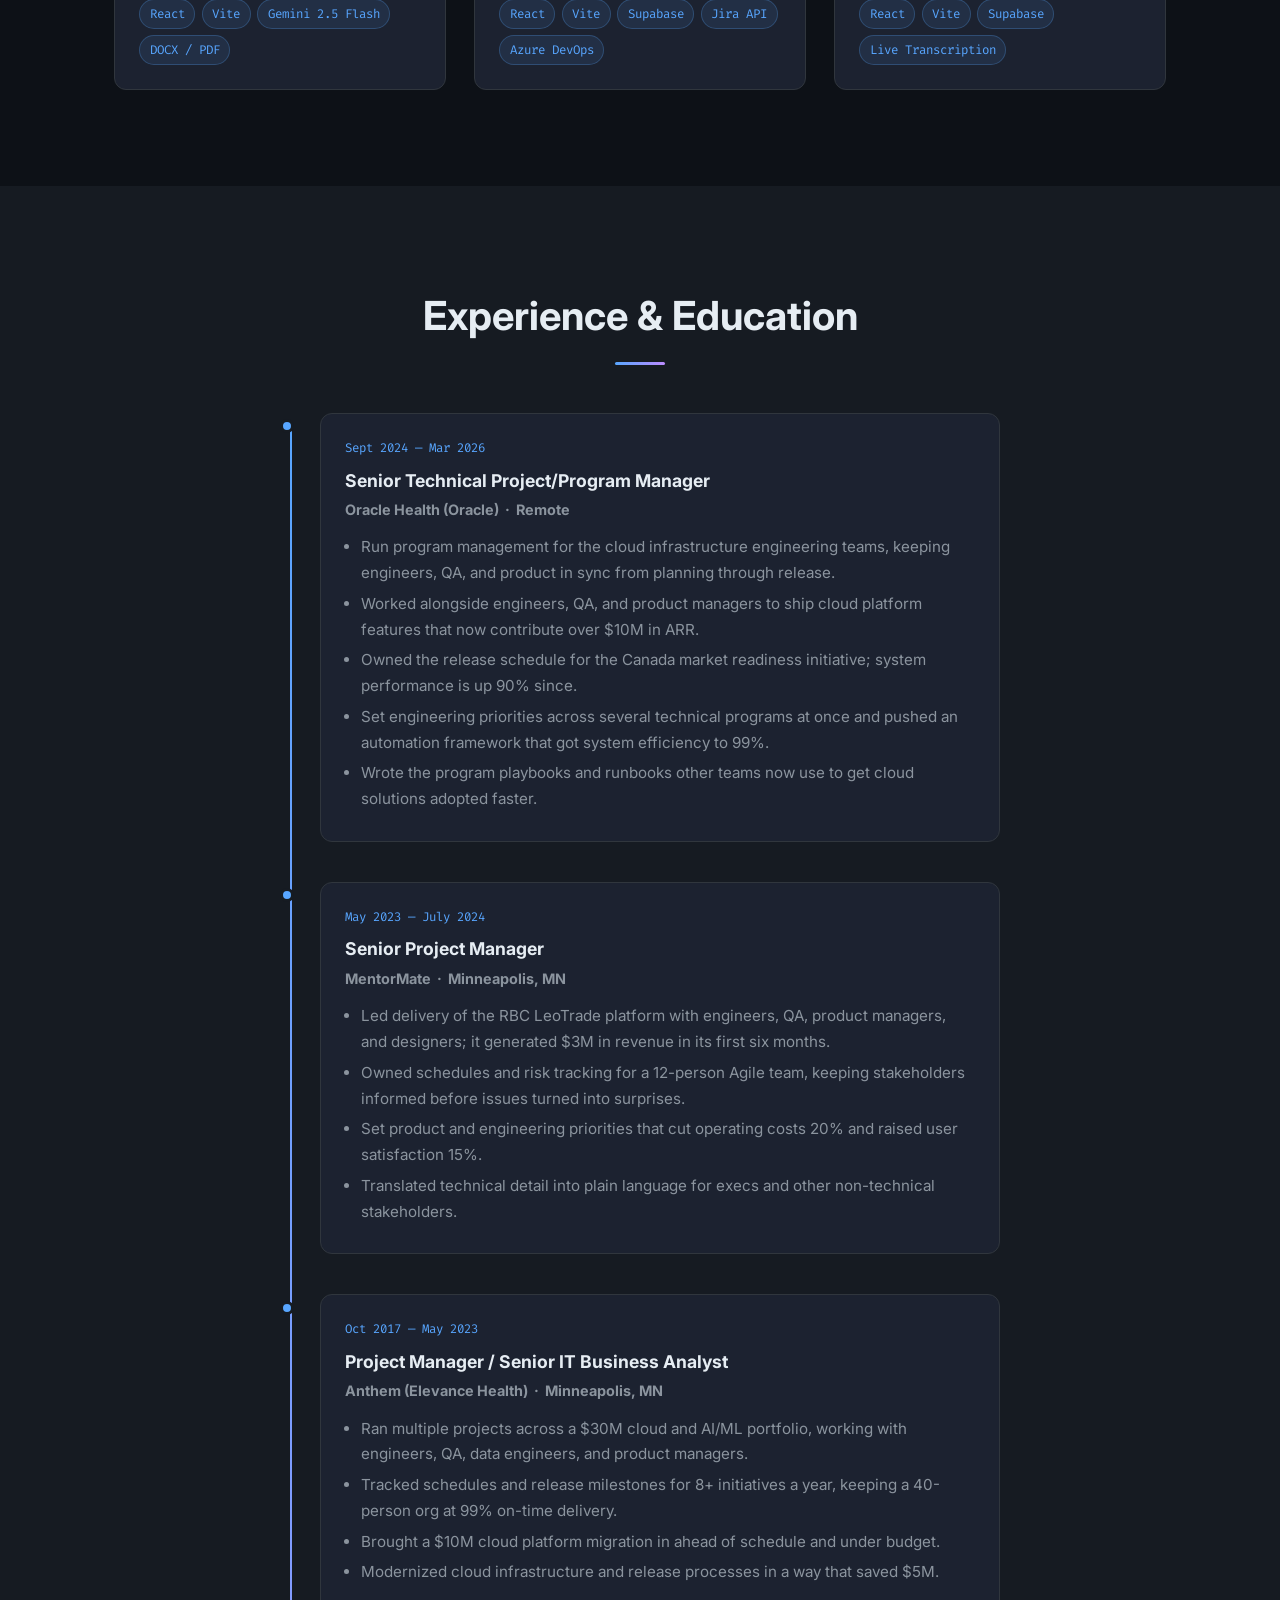
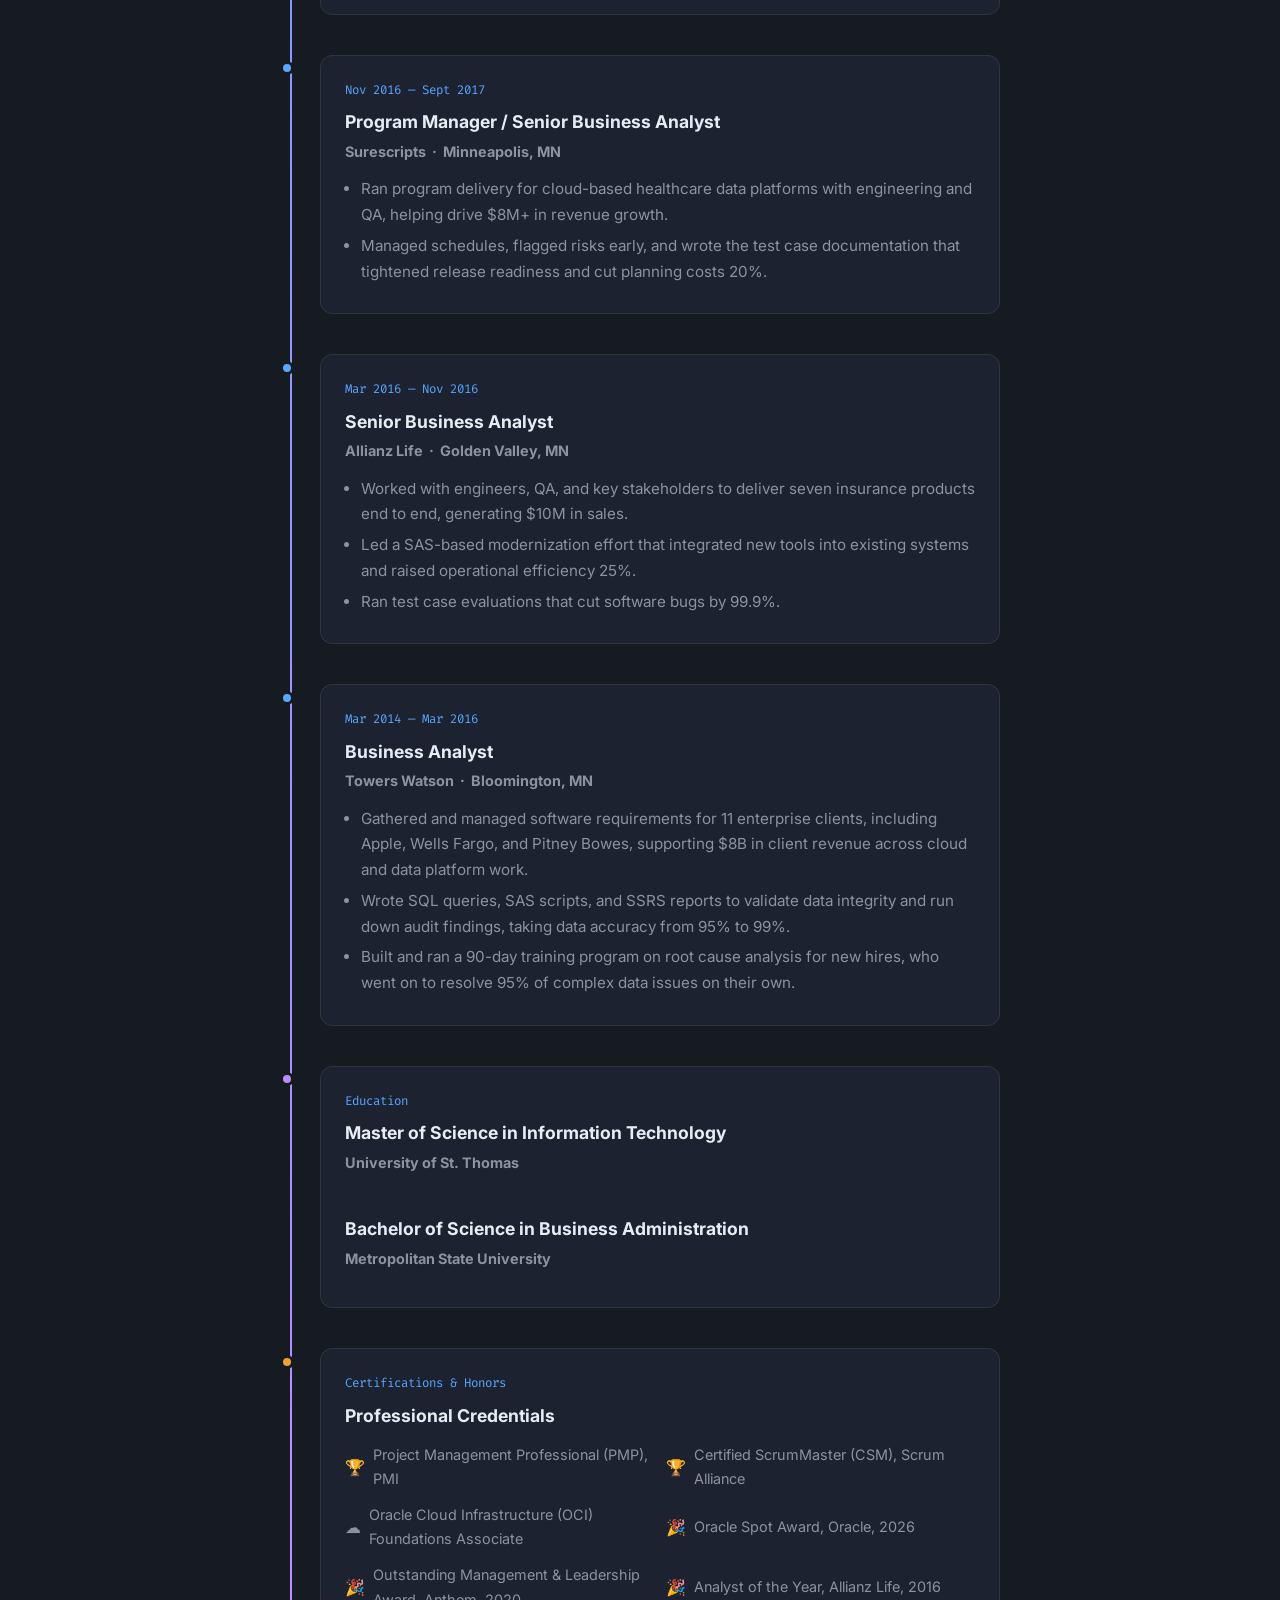
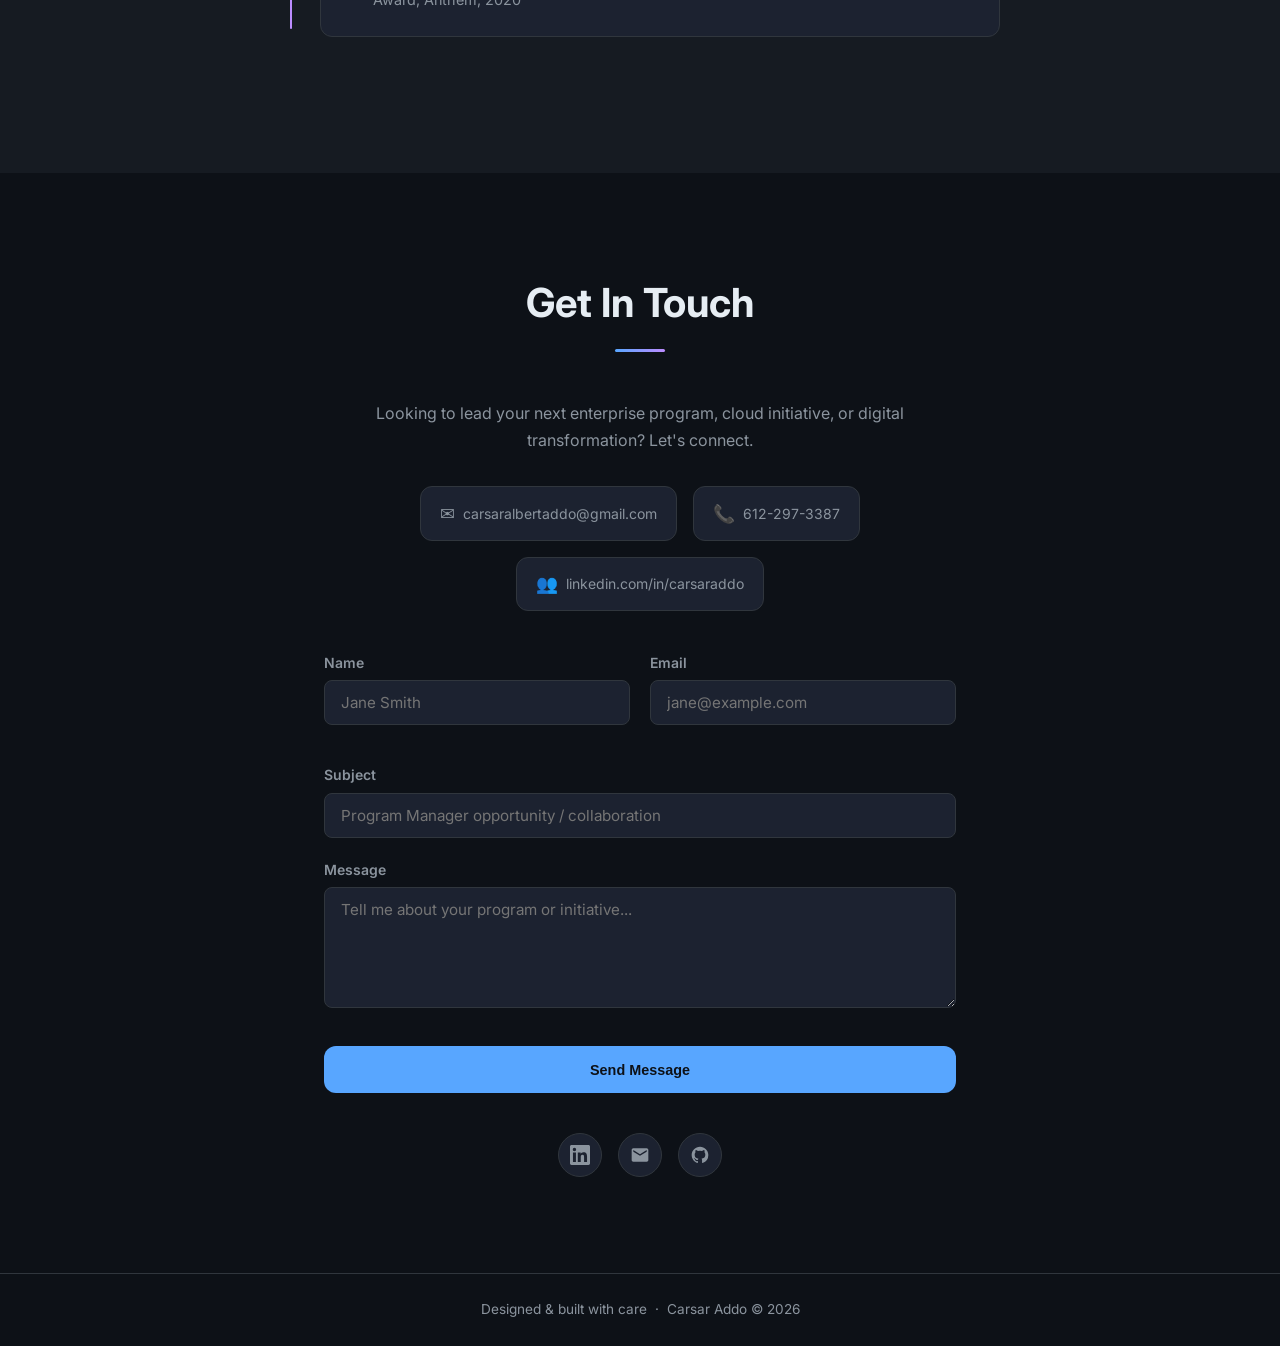
==== commit 8427e255: "Add MSc badge under name in hero section" ====
--- a/index.html
+++ b/index.html
@@ -252,6 +252,7 @@
   letter-spacing: 0.05em;
   border: 1px solid transparent;
 }
+.badge--msc  { background: rgba(255,171,86,.15);  border-color: rgba(255,171,86,.4);  color: #ffab56; }
 .badge--pmp  { background: rgba(88,166,255,.15);  border-color: rgba(88,166,255,.4);  color: var(--clr-accent); }
 .badge--csm  { background: rgba(188,140,255,.15); border-color: rgba(188,140,255,.4); color: var(--clr-accent-2); }
 .badge--oci  { background: rgba(63,185,80,.15);   border-color: rgba(63,185,80,.4);   color: var(--clr-success); }
@@ -948,6 +949,7 @@
         <span class="typed" id="typed"></span>
       </h2>
       <div class="hero__badges">
+        <span class="badge badge--msc">MSc</span>
         <span class="badge badge--pmp">PMP</span>
         <span class="badge badge--csm">CSM</span>
         <span class="badge badge--oci">OCI</span>
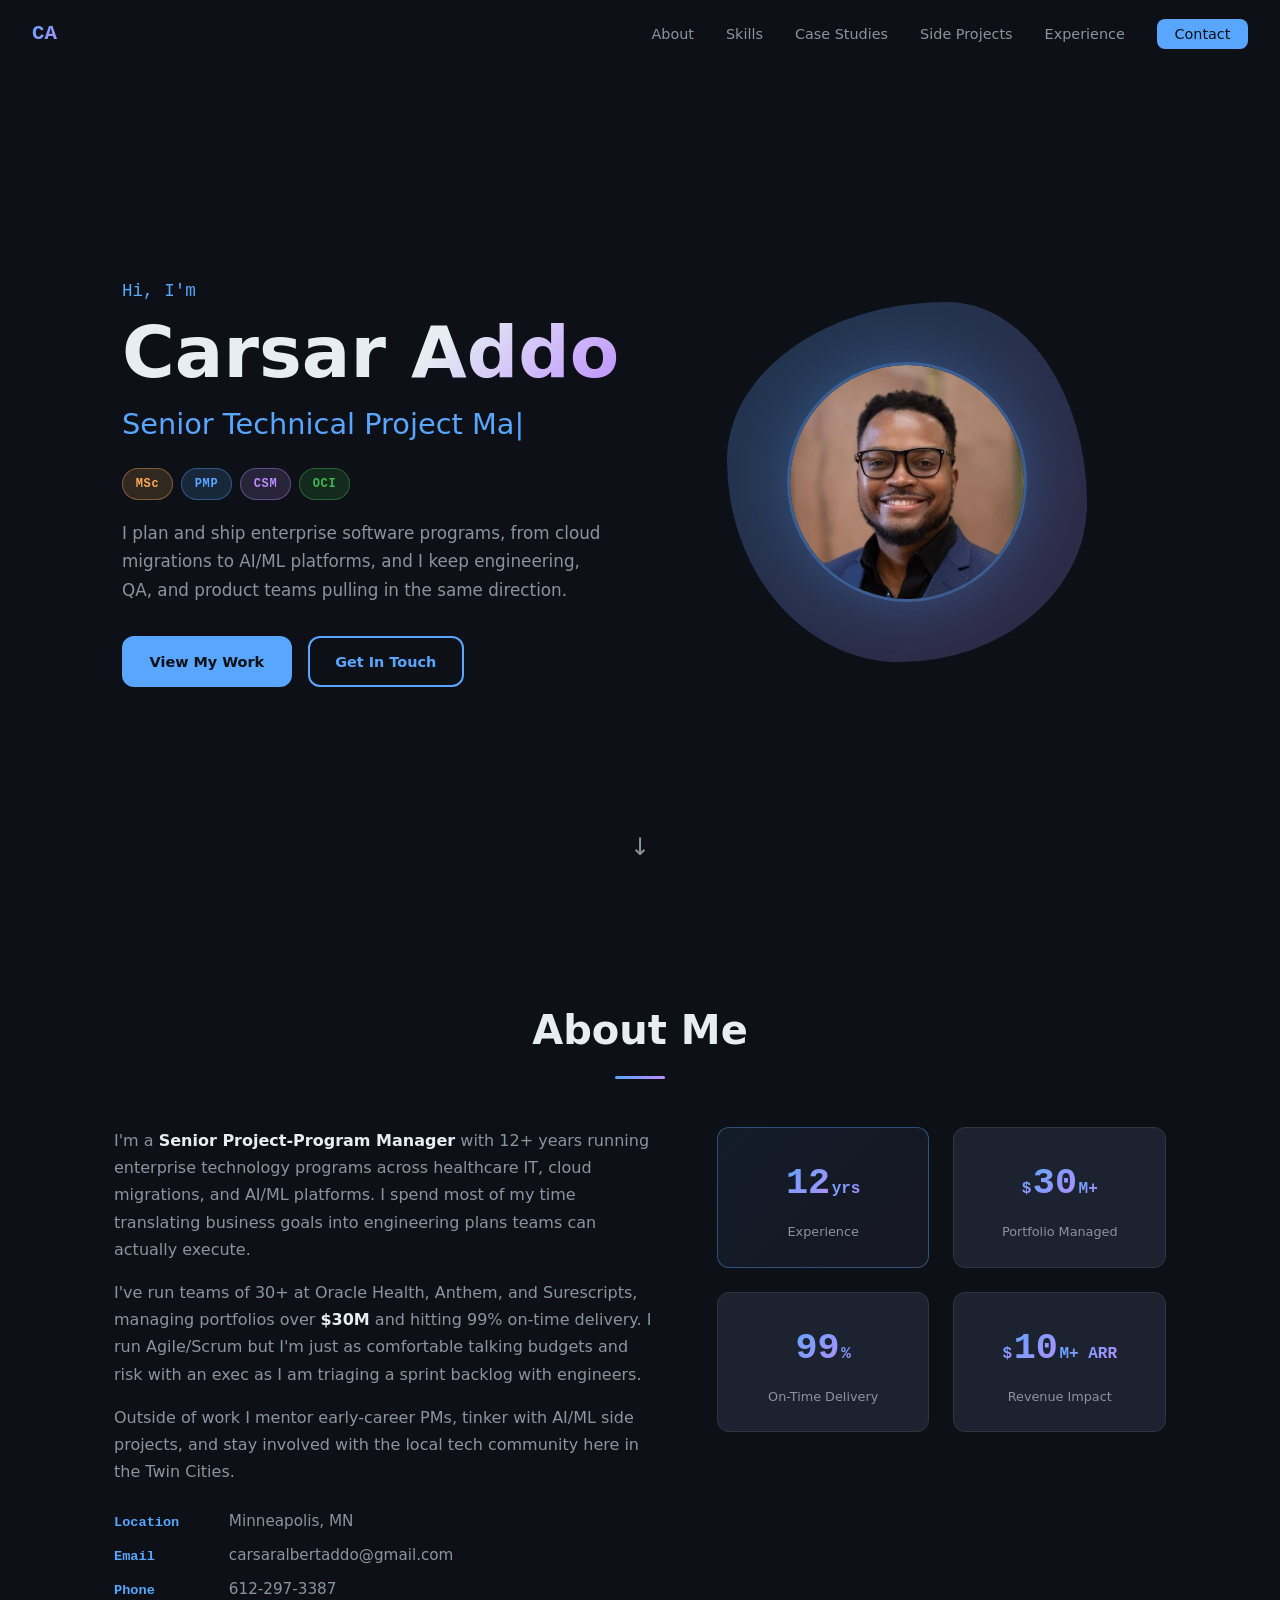
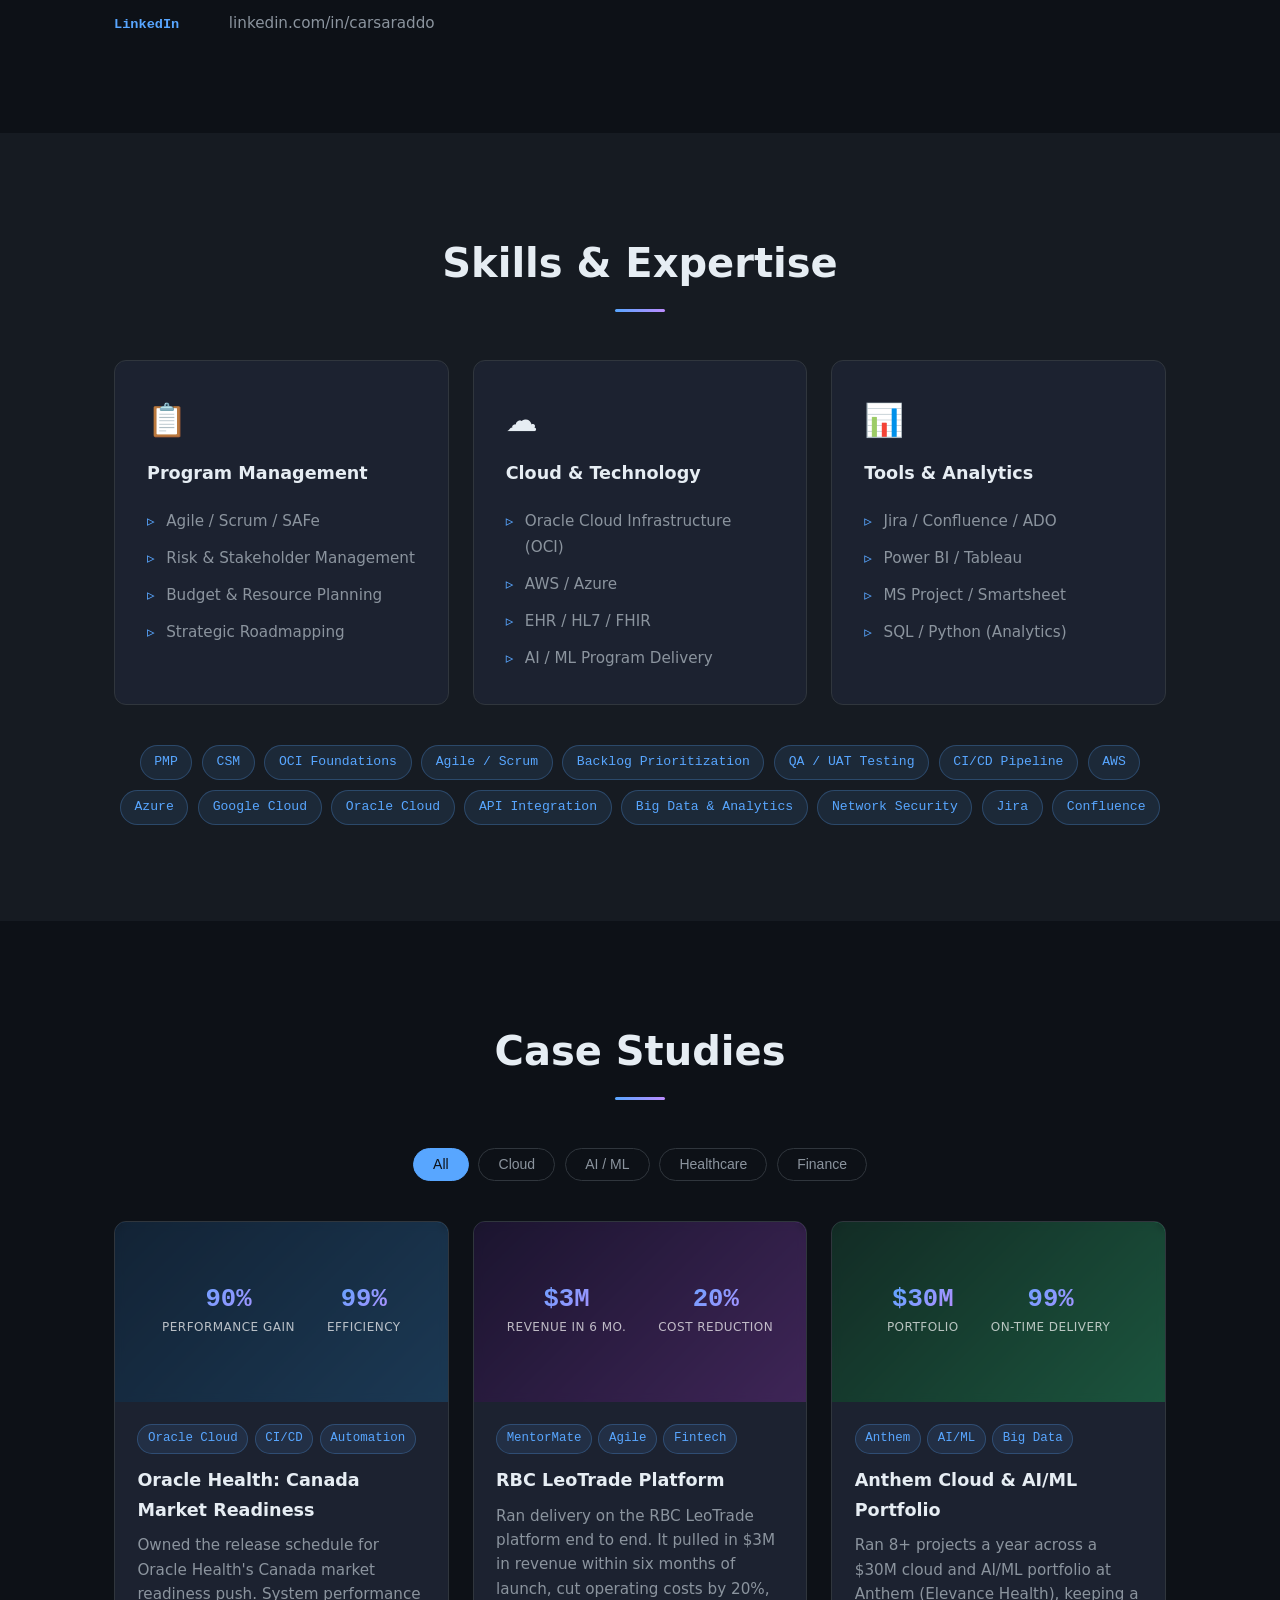
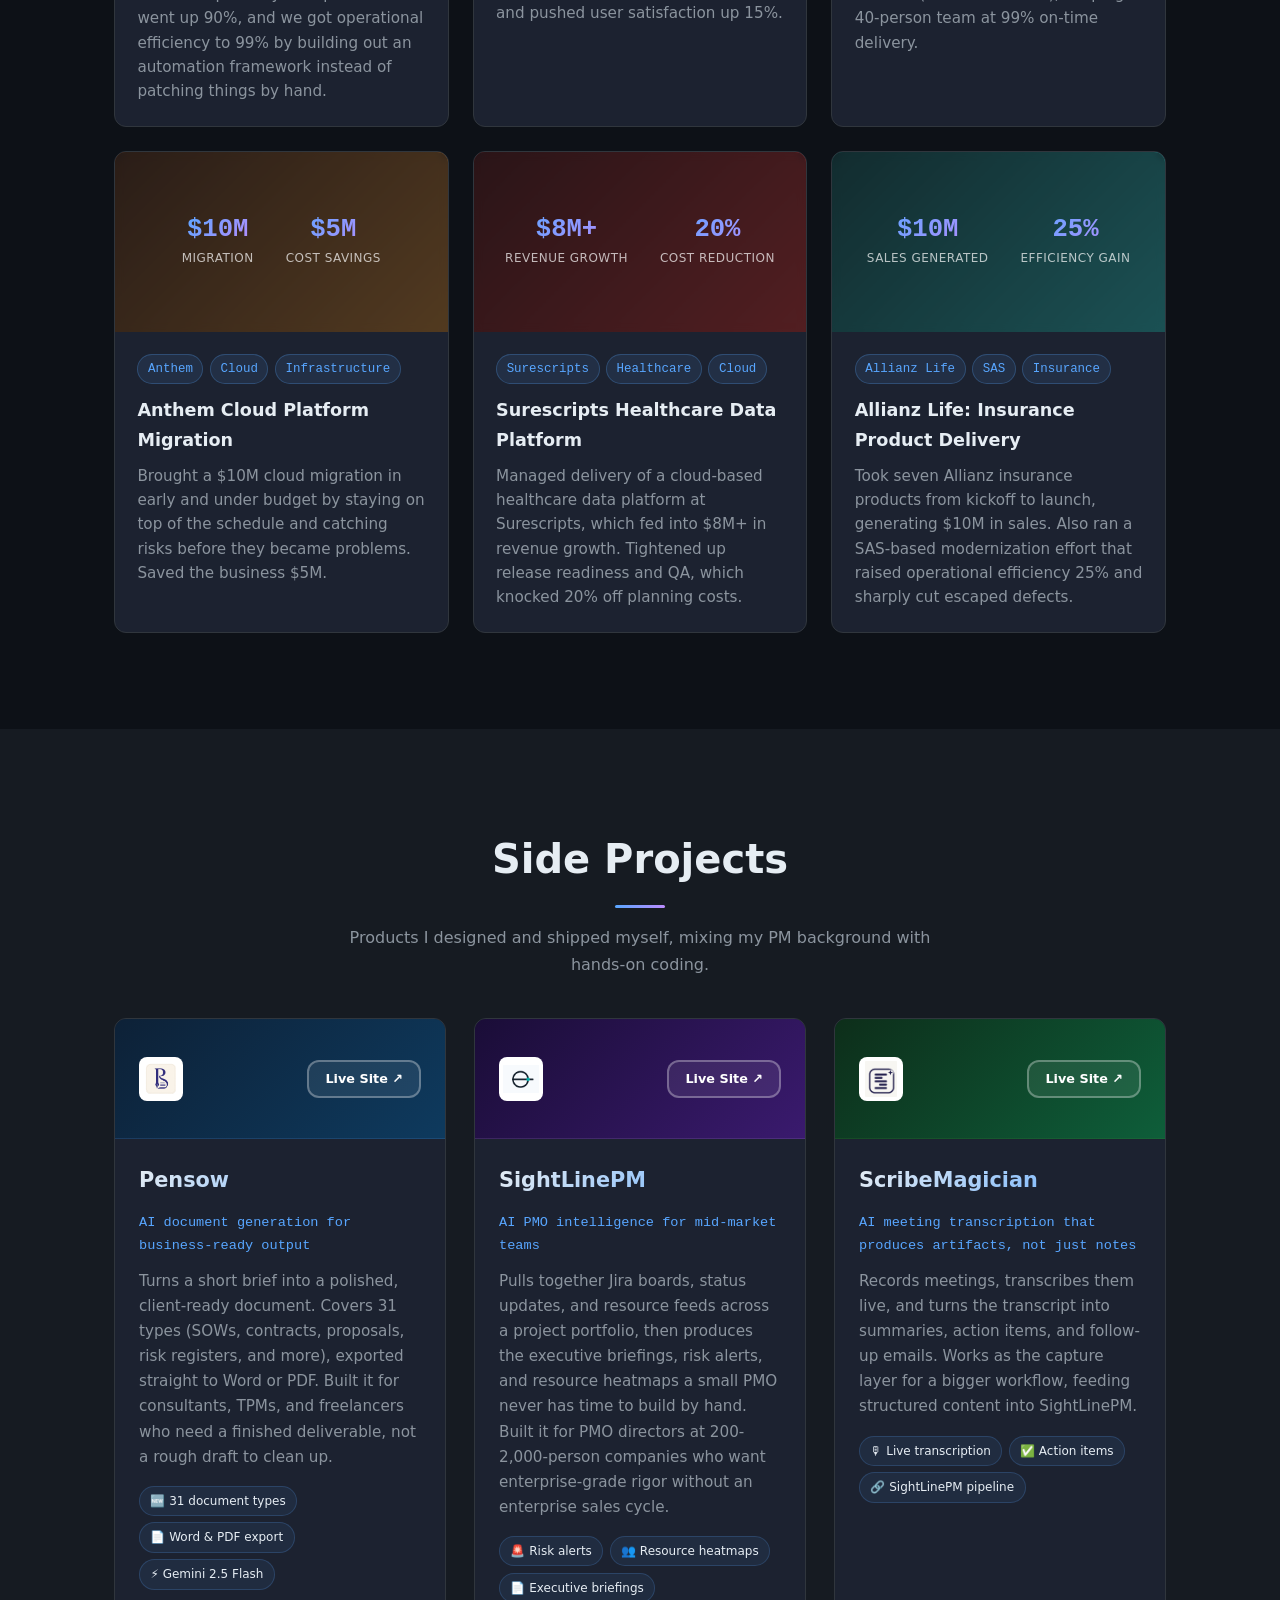
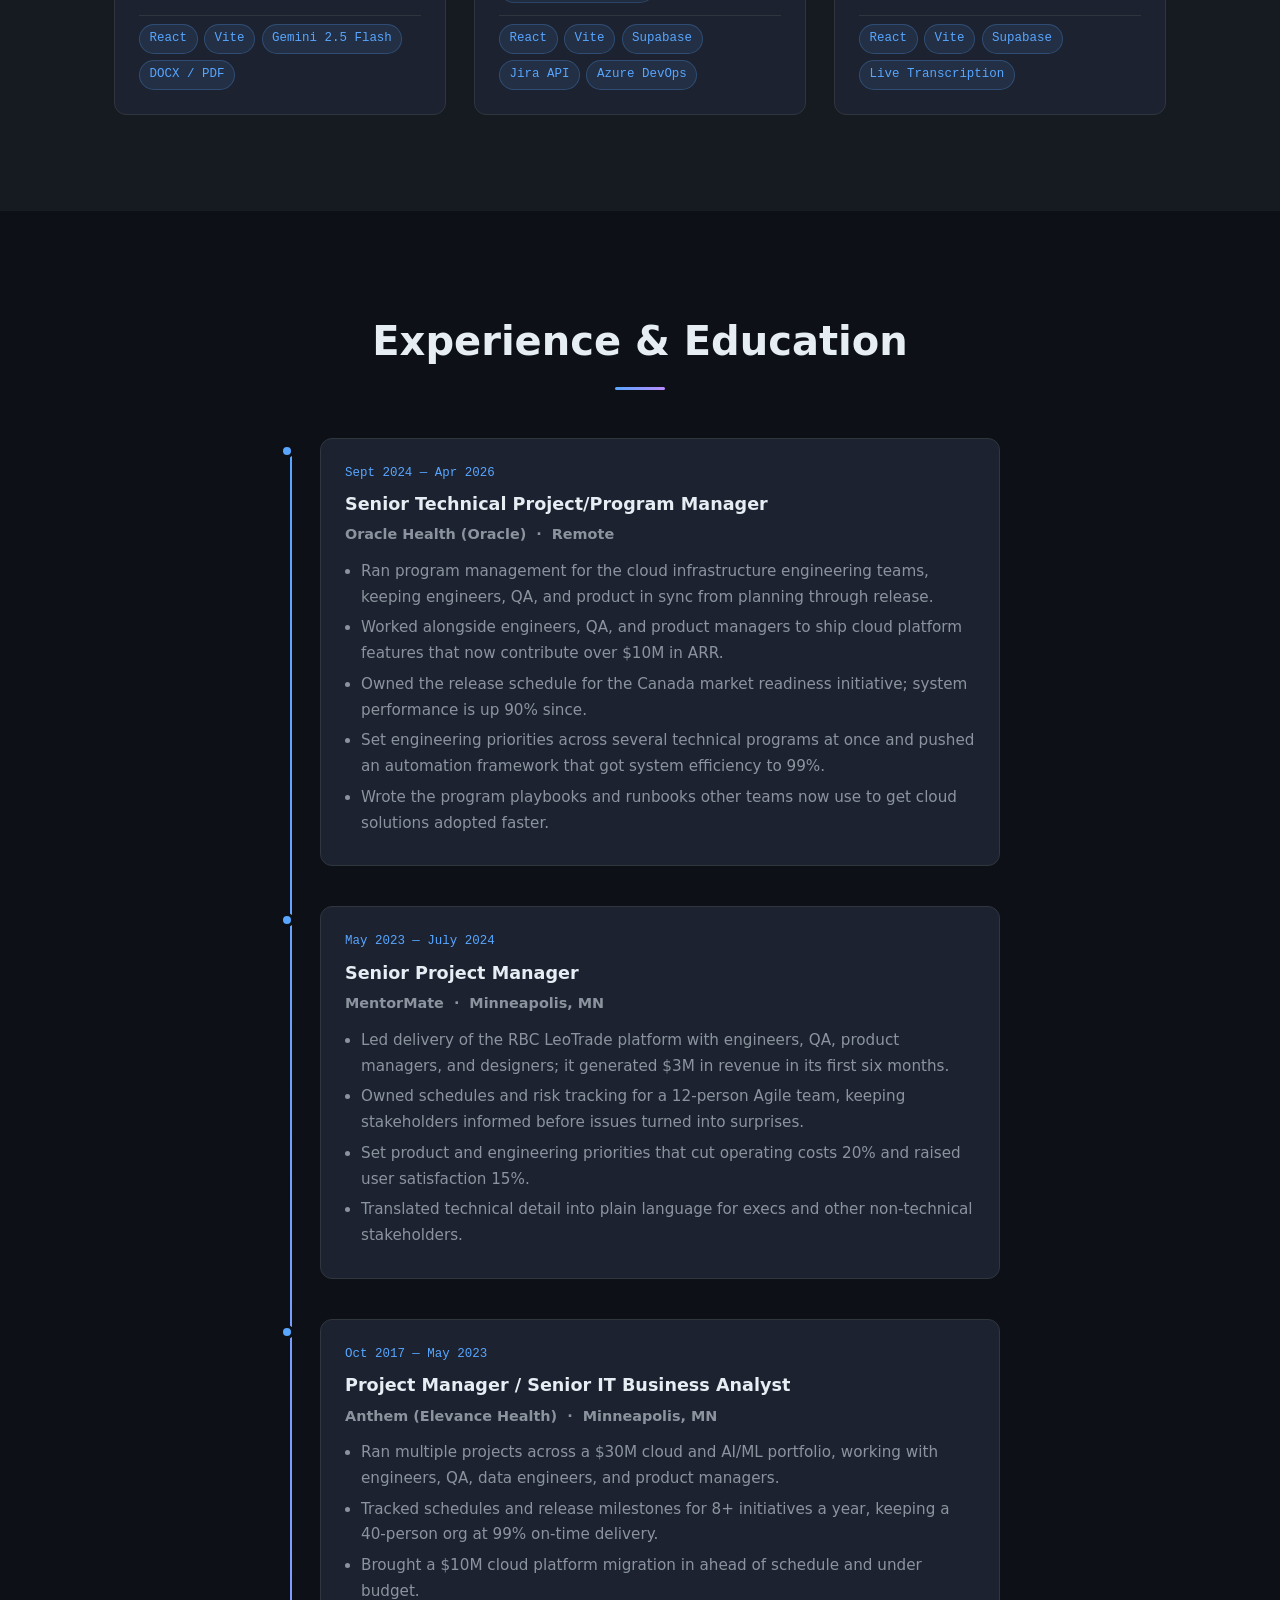
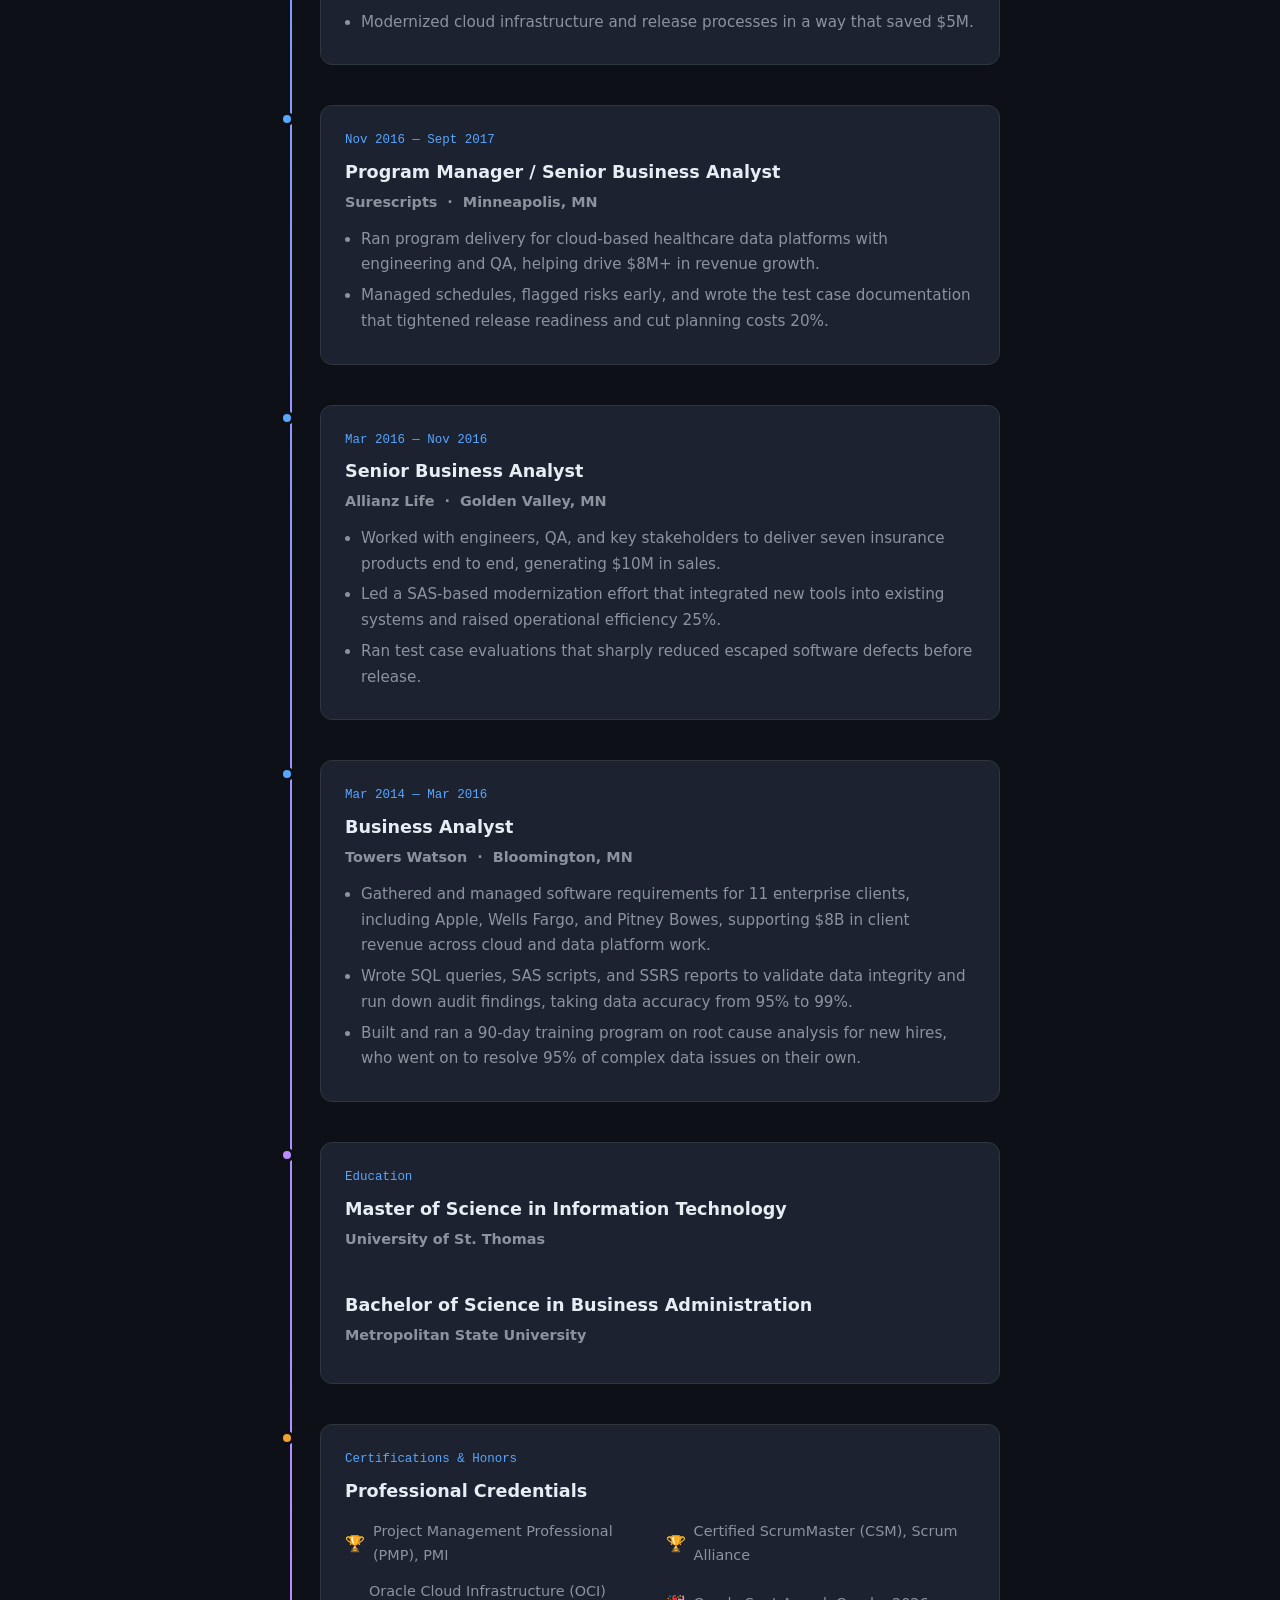
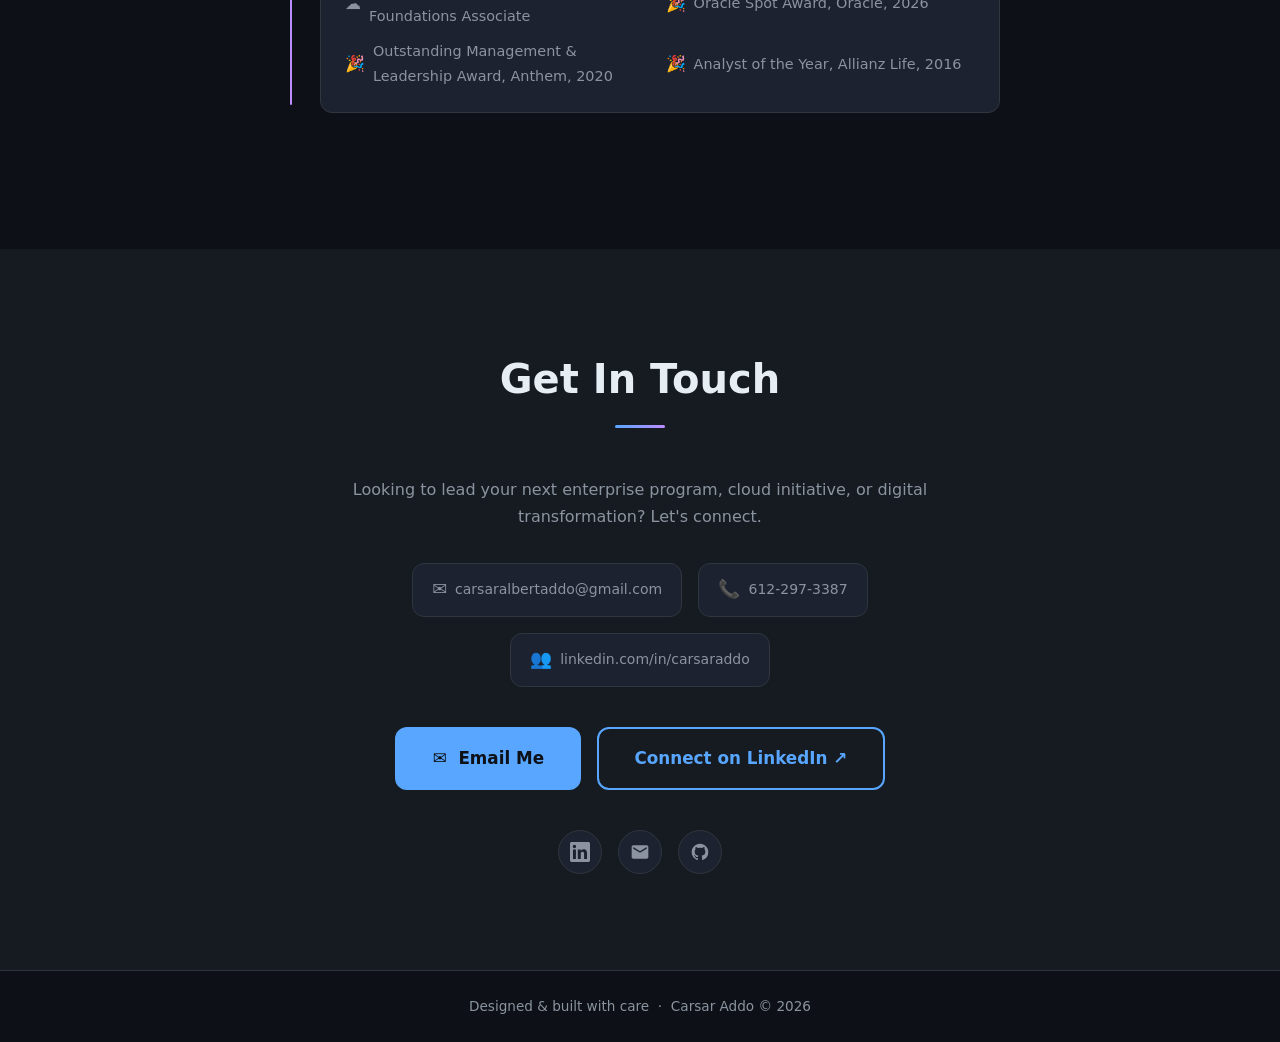
==== commit 5e3c8f99: "UX/UI and security overhaul: real contact CTAs, reduced-motion support, SEO meta, single-source site" ====
--- a/index.html
+++ b/index.html
@@ -4,920 +4,21 @@
   <meta charset="UTF-8" />
   <meta name="viewport" content="width=device-width, initial-scale=1.0" />
   <title>Carsar Addo | Senior Technical Project Manager</title>
-  <meta name="description" content="Carsar Addo - Senior Technical Project Manager" />
+  <meta name="description" content="Senior Technical Project Manager with 12+ years leading enterprise cloud, healthcare IT, and AI/ML programs — $30M+ portfolios, 99% on-time delivery. PMP, CSM, and OCI certified. Minneapolis, MN." />
+  <meta http-equiv="Content-Security-Policy" content="default-src 'self'; style-src 'self' 'unsafe-inline' https://fonts.googleapis.com; font-src https://fonts.gstatic.com; script-src 'self'; img-src 'self'; form-action 'self'; base-uri 'self'" />
+  <meta name="referrer" content="strict-origin-when-cross-origin" />
+  <link rel="canonical" href="https://carsaralbertaddo.com/" />
+  <link rel="icon" type="image/png" href="portfolio/assets/favicon.png" />
   <meta property="og:title" content="Carsar Addo | Senior Technical Project Manager" />
-  <meta property="og:description" content="Carsar Addo - Senior Technical Project Manager" />
+  <meta property="og:description" content="Senior Technical Project Manager with 12+ years leading enterprise cloud, healthcare IT, and AI/ML programs — $30M+ portfolios, 99% on-time delivery. PMP, CSM, OCI." />
   <meta property="og:type" content="website" />
+  <meta property="og:url" content="https://carsaralbertaddo.com/" />
+  <meta property="og:image" content="https://carsaralbertaddo.com/portfolio/assets/avatar.jpg" />
   <meta name="twitter:card" content="summary" />
   <meta name="twitter:title" content="Carsar Addo | Senior Technical Project Manager" />
-  <meta name="twitter:description" content="Carsar Addo - Senior Technical Project Manager" />
-  <style>
-/* ── Reset & Tokens ─────────────────────────────────────────── */
-*, *::before, *::after { box-sizing: border-box; margin: 0; padding: 0; }
-
-:root {
-  --clr-bg:        #0d1117;
-  --clr-bg-alt:    #161b22;
-  --clr-surface:   #1c2230;
-  --clr-border:    #30363d;
-  --clr-accent:    #58a6ff;
-  --clr-accent-2:  #bc8cff;
-  --clr-text:      #e6edf3;
-  --clr-muted:     #8b949e;
-  --clr-success:   #3fb950;
-
-  --ff-sans:  'Inter', system-ui, sans-serif;
-  --ff-mono:  'Fira Code', monospace;
-
-  --radius:   12px;
-  --shadow:   0 4px 24px rgba(0,0,0,.4);
-  --trans:    0.3s ease;
-}
-
-html { scroll-behavior: smooth; font-size: 16px; }
-
-body {
-  font-family: var(--ff-sans);
-  background: var(--clr-bg);
-  color: var(--clr-text);
-  line-height: 1.7;
-  overflow-x: hidden;
-}
-
-a { color: var(--clr-accent); text-decoration: none; }
-a:hover { text-decoration: underline; }
-ul { list-style: none; }
-img { max-width: 100%; display: block; }
-
-/* ── Utilities ──────────────────────────────────────────────── */
-.container {
-  max-width: 1100px;
-  margin-inline: auto;
-  padding-inline: 1.5rem;
-}
-
-.section { padding: 6rem 0; }
-.section--alt { background: var(--clr-bg-alt); }
-
-.section__title {
-  font-size: clamp(1.75rem, 4vw, 2.5rem);
-  font-weight: 700;
-  text-align: center;
-  margin-bottom: 3rem;
-  position: relative;
-}
-.section__title::after {
-  content: '';
-  display: block;
-  width: 50px;
-  height: 3px;
-  background: linear-gradient(90deg, var(--clr-accent), var(--clr-accent-2));
-  border-radius: 2px;
-  margin: 0.75rem auto 0;
-}
-
-/* ── Buttons ────────────────────────────────────────────────── */
-.btn {
-  display: inline-block;
-  padding: 0.7rem 1.6rem;
-  border-radius: var(--radius);
-  font-weight: 600;
-  font-size: 0.9rem;
-  transition: var(--trans);
-  cursor: pointer;
-  border: 2px solid transparent;
-  text-decoration: none;
-}
-.btn--primary {
-  background: var(--clr-accent);
-  color: #0d1117;
-}
-.btn--primary:hover {
-  background: #79baff;
-  text-decoration: none;
-  transform: translateY(-2px);
-  box-shadow: 0 6px 20px rgba(88,166,255,.4);
-}
-.btn--outline {
-  border-color: var(--clr-accent);
-  color: var(--clr-accent);
-  background: transparent;
-}
-.btn--outline:hover {
-  background: rgba(88,166,255,.1);
-  text-decoration: none;
-  transform: translateY(-2px);
-}
-.btn--ghost {
-  border-color: rgba(255,255,255,.3);
-  color: #fff;
-  background: rgba(255,255,255,.08);
-}
-.btn--ghost:hover { background: rgba(255,255,255,.18); text-decoration: none; }
-.btn--sm { padding: 0.4rem 1rem; font-size: 0.8rem; }
-.btn--wide { width: 100%; text-align: center; padding: 0.85rem; }
-
-/* ── Nav ────────────────────────────────────────────────────── */
-.nav {
-  position: fixed;
-  top: 0; left: 0; right: 0;
-  z-index: 100;
-  display: flex;
-  align-items: center;
-  justify-content: space-between;
-  padding: 1rem 2rem;
-  transition: background var(--trans), box-shadow var(--trans);
-}
-.nav.scrolled {
-  background: rgba(13,17,23,.92);
-  backdrop-filter: blur(12px);
-  box-shadow: 0 1px 0 var(--clr-border);
-}
-.nav__logo {
-  font-family: var(--ff-mono);
-  font-weight: 700;
-  font-size: 1.3rem;
-  background: linear-gradient(135deg, var(--clr-accent), var(--clr-accent-2));
-  -webkit-background-clip: text;
-  -webkit-text-fill-color: transparent;
-  background-clip: text;
-  text-decoration: none;
-}
-.nav__links {
-  display: flex;
-  gap: 2rem;
-  align-items: center;
-}
-.nav__links a {
-  color: var(--clr-muted);
-  font-size: 0.9rem;
-  font-weight: 500;
-  transition: color var(--trans);
-  text-decoration: none;
-}
-.nav__links a:hover { color: var(--clr-text); }
-.nav__cta {
-  background: var(--clr-accent) !important;
-  color: #0d1117 !important;
-  padding: 0.45rem 1.1rem;
-  border-radius: 8px;
-}
-.nav__cta:hover { opacity: 0.85; }
-.nav__hamburger {
-  display: none;
-  flex-direction: column;
-  align-items: center;
-  justify-content: center;
-  gap: 5px;
-  background: none;
-  border: none;
-  cursor: pointer;
-  width: 44px;
-  height: 44px;
-  padding: 0;
-}
-.nav__hamburger span {
-  display: block;
-  width: 22px;
-  height: 2px;
-  background: var(--clr-text);
-  border-radius: 2px;
-  transition: var(--trans);
-}
-
-/* ── Hero ───────────────────────────────────────────────────── */
-.hero {
-  min-height: 100vh;
-  display: grid;
-  grid-template-columns: 1fr 1fr;
-  align-items: center;
-  gap: 2rem;
-  padding: 6rem 2rem 2rem;
-  max-width: 1100px;
-  margin-inline: auto;
-  position: relative;
-}
-
-.hero__greeting {
-  font-family: var(--ff-mono);
-  color: var(--clr-accent);
-  font-size: 1.1rem;
-  margin-bottom: 0.4rem;
-}
-.hero__name {
-  font-size: clamp(2.5rem, 6vw, 4.5rem);
-  font-weight: 800;
-  line-height: 1.1;
-  background: linear-gradient(135deg, var(--clr-text) 60%, var(--clr-accent-2));
-  -webkit-background-clip: text;
-  -webkit-text-fill-color: transparent;
-  background-clip: text;
-  margin-bottom: 0.5rem;
-}
-.hero__title {
-  font-size: clamp(1.2rem, 2.5vw, 1.8rem);
-  font-weight: 500;
-  color: var(--clr-muted);
-  min-height: 2.5rem;
-  margin-bottom: 1.2rem;
-}
-.typed { color: var(--clr-accent); }
-.typed::after {
-  content: '|';
-  animation: blink 1s step-end infinite;
-}
-@keyframes blink { 50% { opacity: 0; } }
-
-.hero__tagline {
-  color: var(--clr-muted);
-  max-width: 480px;
-  margin-bottom: 2rem;
-  font-size: 1.05rem;
-}
-.hero__actions { display: flex; gap: 1rem; flex-wrap: wrap; }
-
-/* hero badges */
-.hero__badges {
-  display: flex;
-  gap: 0.5rem;
-  flex-wrap: wrap;
-  margin-bottom: 1.2rem;
-}
-.badge {
-  font-family: var(--ff-mono);
-  font-size: 0.75rem;
-  font-weight: 700;
-  padding: 0.28rem 0.8rem;
-  border-radius: 999px;
-  letter-spacing: 0.05em;
-  border: 1px solid transparent;
-}
-.badge--msc  { background: rgba(255,171,86,.15);  border-color: rgba(255,171,86,.4);  color: #ffab56; }
-.badge--pmp  { background: rgba(88,166,255,.15);  border-color: rgba(88,166,255,.4);  color: var(--clr-accent); }
-.badge--csm  { background: rgba(188,140,255,.15); border-color: rgba(188,140,255,.4); color: var(--clr-accent-2); }
-.badge--oci  { background: rgba(63,185,80,.15);   border-color: rgba(63,185,80,.4);   color: var(--clr-success); }
-.badge--itil { background: rgba(255,180,60,.15);  border-color: rgba(255,180,60,.4);  color: #f0a030; }
-
-
-/* hero visual */
-.hero__visual {
-  display: flex;
-  justify-content: center;
-  align-items: center;
-  position: relative;
-}
-.blob {
-  width: 360px;
-  height: 360px;
-  border-radius: 61% 39% 52% 48% / 44% 56% 44% 56%;
-  background: linear-gradient(135deg, rgba(88,166,255,.25), rgba(188,140,255,.2));
-  animation: morph 8s ease-in-out infinite;
-  position: absolute;
-}
-@keyframes morph {
-  0%, 100% { border-radius: 61% 39% 52% 48% / 44% 56% 44% 56%; }
-  33%       { border-radius: 50% 50% 30% 70% / 60% 40% 60% 40%; }
-  66%       { border-radius: 30% 70% 70% 30% / 30% 60% 40% 70%; }
-}
-.avatar {
-  width: 240px;
-  height: 240px;
-  border-radius: 50%;
-  background: linear-gradient(135deg, var(--clr-accent), var(--clr-accent-2));
-  display: flex;
-  align-items: center;
-  justify-content: center;
-  font-size: 4rem;
-  font-weight: 800;
-  color: #0d1117;
-  font-family: var(--ff-mono);
-  z-index: 1;
-  box-shadow: 0 0 60px rgba(88,166,255,.3);
-  overflow: hidden;
-}
-.avatar--photo {
-  background: none;
-  border: 3px solid rgba(88,166,255,.4);
-}
-.avatar--photo img {
-  width: 100%;
-  height: 100%;
-  object-fit: cover;
-  object-position: center top;
-  border-radius: 50%;
-}
-
-.hero__scroll {
-  position: absolute;
-  bottom: 2rem;
-  left: 50%;
-  transform: translateX(-50%);
-  color: var(--clr-muted);
-  font-size: 1.5rem;
-  animation: bounce 2s ease-in-out infinite;
-  text-decoration: none;
-}
-@keyframes bounce {
-  0%, 100% { transform: translateX(-50%) translateY(0); }
-  50%       { transform: translateX(-50%) translateY(8px); }
-}
-
-/* ── About ──────────────────────────────────────────────────── */
-.about__grid {
-  display: grid;
-  grid-template-columns: 1.2fr 1fr;
-  gap: 4rem;
-  align-items: start;
-}
-.about__text p { color: var(--clr-muted); margin-bottom: 1rem; }
-.about__text strong { color: var(--clr-text); }
-
-.about__facts { margin-top: 1.5rem; display: flex; flex-direction: column; gap: 0.5rem; }
-.about__facts li { color: var(--clr-muted); font-size: 0.95rem; }
-.fact__label {
-  display: inline-block;
-  min-width: 110px;
-  color: var(--clr-accent);
-  font-weight: 600;
-  font-family: var(--ff-mono);
-  font-size: 0.85rem;
-}
-
-.about__stats {
-  display: grid;
-  grid-template-columns: 1fr 1fr;
-  gap: 1.5rem;
-}
-.stat {
-  background: var(--clr-surface);
-  border: 1px solid var(--clr-border);
-  border-radius: var(--radius);
-  padding: 1.5rem;
-  text-align: center;
-  position: relative;
-  overflow: hidden;
-  transition: transform var(--trans), box-shadow var(--trans);
-}
-.stat:hover {
-  transform: translateY(-4px);
-  box-shadow: var(--shadow);
-}
-.stat--highlight {
-  border-color: rgba(88,166,255,.4);
-  background: linear-gradient(135deg, rgba(88,166,255,.08), rgba(188,140,255,.05));
-}
-.stat__prefix,
-.stat__suffix {
-  font-family: var(--ff-mono);
-  font-size: 1rem;
-  font-weight: 700;
-  background: linear-gradient(135deg, var(--clr-accent), var(--clr-accent-2));
-  -webkit-background-clip: text;
-  -webkit-text-fill-color: transparent;
-  background-clip: text;
-}
-.stat__number {
-  display: inline;
-  font-size: 2.3rem;
-  font-weight: 800;
-  font-family: var(--ff-mono);
-  background: linear-gradient(135deg, var(--clr-accent), var(--clr-accent-2));
-  -webkit-background-clip: text;
-  -webkit-text-fill-color: transparent;
-  background-clip: text;
-}
-.stat__value-row {
-  display: flex;
-  align-items: baseline;
-  justify-content: center;
-  gap: 0.1rem;
-  flex-wrap: wrap;
-}
-.stat__label {
-  display: block;
-  font-size: 0.8rem;
-  color: var(--clr-muted);
-  margin-top: 0.4rem;
-}
-
-/* ── Skills ─────────────────────────────────────────────────── */
-.skills__grid {
-  display: grid;
-  grid-template-columns: repeat(auto-fit, minmax(280px, 1fr));
-  gap: 1.5rem;
-  margin-bottom: 2.5rem;
-}
-.skill-card {
-  background: var(--clr-surface);
-  border: 1px solid var(--clr-border);
-  border-radius: var(--radius);
-  padding: 2rem;
-  transition: transform var(--trans), box-shadow var(--trans);
-}
-.skill-card:hover {
-  transform: translateY(-4px);
-  box-shadow: var(--shadow);
-}
-.skill-card__icon { font-size: 2rem; margin-bottom: 0.75rem; }
-.skill-card h3 { font-size: 1.1rem; margin-bottom: 1.25rem; }
-
-.skill-list { display: flex; flex-direction: column; gap: 0.85rem; }
-.skill-item { display: flex; flex-direction: column; gap: 0.35rem; }
-.skill-item > span { font-size: 0.875rem; color: var(--clr-muted); }
-
-.skill-bar {
-  height: 6px;
-  background: var(--clr-border);
-  border-radius: 3px;
-  overflow: hidden;
-}
-.skill-bar__fill {
-  height: 100%;
-  width: 0;
-  background: linear-gradient(90deg, var(--clr-accent), var(--clr-accent-2));
-  border-radius: 3px;
-  transition: width 1s cubic-bezier(.4,0,.2,1);
-}
-
-.tags { display: flex; flex-wrap: wrap; gap: 0.6rem; justify-content: center; }
-.tag {
-  background: rgba(88,166,255,.1);
-  border: 1px solid rgba(88,166,255,.25);
-  color: var(--clr-accent);
-  padding: 0.35rem 0.85rem;
-  border-radius: 999px;
-  font-size: 0.82rem;
-  font-family: var(--ff-mono);
-}
-.tag--sm {
-  font-size: 0.78rem;
-  padding: 0.2rem 0.6rem;
-}
-
-/* ── Projects ───────────────────────────────────────────────── */
-.filter-bar {
-  display: flex;
-  gap: 0.6rem;
-  justify-content: center;
-  margin-bottom: 2.5rem;
-  flex-wrap: wrap;
-}
-.filter-btn {
-  padding: 0.45rem 1.2rem;
-  border-radius: 999px;
-  border: 1px solid var(--clr-border);
-  background: transparent;
-  color: var(--clr-muted);
-  cursor: pointer;
-  font-size: 0.875rem;
-  transition: var(--trans);
-}
-.filter-btn:hover, .filter-btn.active {
-  background: var(--clr-accent);
-  border-color: var(--clr-accent);
-  color: #0d1117;
-}
-
-.projects__grid {
-  display: grid;
-  grid-template-columns: repeat(auto-fill, minmax(300px, 1fr));
-  gap: 1.5rem;
-}
-
-.project-card {
-  background: var(--clr-surface);
-  border: 1px solid var(--clr-border);
-  border-radius: var(--radius);
-  overflow: hidden;
-  transition: transform var(--trans), box-shadow var(--trans), opacity var(--trans);
-}
-.project-card:hover { transform: translateY(-6px); box-shadow: var(--shadow); }
-.project-card.hidden { display: none; }
-
-.project-card__img {
-  height: 180px;
-  position: relative;
-  overflow: hidden;
-}
-.project-card__img--1 { background: linear-gradient(135deg, #1a3a5c, #2d6a9f); }
-.project-card__img--2 { background: linear-gradient(135deg, #2d1a4e, #7b3fa6); }
-.project-card__img--3 { background: linear-gradient(135deg, #1a4e38, #2da66d); }
-.project-card__img--4 { background: linear-gradient(135deg, #4e2d1a, #a66d2d); }
-.project-card__img--5 { background: linear-gradient(135deg, #4e1a1a, #a63030); }
-.project-card__img--6 { background: linear-gradient(135deg, #1a4e4e, #2d9f9f); }
-
-.project-card__overlay {
-  position: absolute;
-  inset: 0;
-  background: rgba(0,0,0,.6);
-  display: flex;
-  align-items: center;
-  justify-content: center;
-  gap: 0.75rem;
-  opacity: 0;
-  transition: opacity var(--trans);
-}
-.project-card__img:hover .project-card__overlay { opacity: 1; }
-
-/* KPI overlay on program cards */
-.project-card__kpi {
-  position: absolute;
-  inset: 0;
-  display: flex;
-  align-items: center;
-  justify-content: center;
-  gap: 2rem;
-  background: rgba(13,17,23,.55);
-  backdrop-filter: blur(4px);
-  transition: opacity var(--trans);
-}
-.kpi-item {
-  text-align: center;
-}
-.kpi-number {
-  display: block;
-  font-family: var(--ff-mono);
-  font-size: 1.6rem;
-  font-weight: 800;
-  background: linear-gradient(135deg, var(--clr-accent), var(--clr-accent-2));
-  -webkit-background-clip: text;
-  -webkit-text-fill-color: transparent;
-  background-clip: text;
-  line-height: 1.1;
-}
-.kpi-label {
-  display: block;
-  font-size: 0.75rem;
-  color: rgba(255,255,255,.7);
-  margin-top: 0.2rem;
-  letter-spacing: 0.04em;
-  text-transform: uppercase;
-}
-
-.project-card__body { padding: 1.4rem; }
-.project-card__tags { display: flex; gap: 0.4rem; flex-wrap: wrap; margin-bottom: 0.75rem; }
-.project-card__body h3 { font-size: 1.1rem; margin-bottom: 0.5rem; }
-.project-card__body p { font-size: 0.95rem; color: var(--clr-muted); line-height: 1.6; }
-
-/* ── Personal Projects ──────────────────────────────────────── */
-.section__subtitle {
-  text-align: center;
-  color: var(--clr-muted);
-  margin-top: -2rem;
-  margin-bottom: 2.5rem;
-  font-size: 1rem;
-  max-width: 600px;
-  margin-inline: auto;
-  margin-bottom: 2.5rem;
-}
-
-.personal-projects__grid {
-  display: grid;
-  grid-template-columns: repeat(auto-fit, minmax(300px, 1fr));
-  gap: 1.75rem;
-}
-
-.personal-card {
-  background: var(--clr-surface);
-  border: 1px solid var(--clr-border);
-  border-radius: var(--radius);
-  overflow: hidden;
-  transition: transform var(--trans), box-shadow var(--trans);
-  display: flex;
-  flex-direction: column;
-}
-.personal-card:hover {
-  transform: translateY(-6px);
-  box-shadow: 0 12px 40px rgba(0,0,0,.5);
-}
-
-.personal-card__header {
-  height: 120px;
-  display: flex;
-  align-items: center;
-  justify-content: space-between;
-  padding: 1.25rem 1.5rem;
-  position: relative;
-}
-.personal-card__header--1 {
-  background: linear-gradient(135deg, #0d2137, #0e3a5e);
-  border-bottom: 1px solid rgba(88,166,255,.2);
-}
-.personal-card__header--2 {
-  background: linear-gradient(135deg, #1a0d37, #3a1a6e);
-  border-bottom: 1px solid rgba(188,140,255,.2);
-}
-.personal-card__header--3 {
-  background: linear-gradient(135deg, #0d2e1a, #0e5e3a);
-  border-bottom: 1px solid rgba(63,185,80,.2);
-}
-
-.personal-card__icon {
-  width: 44px;
-  height: 44px;
-  display: flex;
-  align-items: center;
-  justify-content: center;
-}
-.personal-card__icon-img {
-  width: 100%;
-  height: 100%;
-  object-fit: contain;
-  border-radius: 8px;
-  background: #fff;
-  padding: 4px;
-}
-.personal-card__live { flex-shrink: 0; }
-
-.personal-card__body {
-  padding: 1.5rem;
-  display: flex;
-  flex-direction: column;
-  gap: 0.75rem;
-  flex: 1;
-}
-.personal-card__name {
-  font-size: 1.3rem;
-  font-weight: 700;
-  background: linear-gradient(135deg, var(--clr-text), var(--clr-accent));
-  -webkit-background-clip: text;
-  -webkit-text-fill-color: transparent;
-  background-clip: text;
-}
-.personal-card__tagline {
-  font-size: 0.85rem;
-  color: var(--clr-accent);
-  font-family: var(--ff-mono);
-  font-weight: 500;
-}
-.personal-card__desc {
-  font-size: 0.95rem;
-  color: var(--clr-muted);
-  line-height: 1.65;
-}
-
-.personal-card__highlights {
-  display: flex;
-  flex-wrap: wrap;
-  gap: 0.4rem;
-  margin-top: 0.25rem;
-}
-.highlight-pill {
-  font-size: 0.75rem;
-  background: rgba(88,166,255,.08);
-  border: 1px solid rgba(88,166,255,.2);
-  color: var(--clr-text);
-  padding: 0.25rem 0.65rem;
-  border-radius: 999px;
-}
-
-.personal-card__stack {
-  display: flex;
-  flex-wrap: wrap;
-  gap: 0.4rem;
-  margin-top: auto;
-  padding-top: 0.5rem;
-  border-top: 1px solid var(--clr-border);
-}
-
-/* ── Timeline ───────────────────────────────────────────────── */
-.timeline {
-  position: relative;
-  padding-left: 2.5rem;
-  max-width: 720px;
-  margin-inline: auto;
-}
-.timeline::before {
-  content: '';
-  position: absolute;
-  left: 0.6rem;
-  top: 0.5rem;
-  bottom: 0.5rem;
-  width: 2px;
-  background: linear-gradient(to bottom, var(--clr-accent), var(--clr-accent-2));
-  border-radius: 2px;
-}
-.timeline__item {
-  position: relative;
-  margin-bottom: 2.5rem;
-}
-.timeline__dot {
-  position: absolute;
-  left: -2.5rem;
-  top: 0.4rem;
-  width: 14px;
-  height: 14px;
-  border-radius: 50%;
-  background: var(--clr-accent);
-  border: 3px solid var(--clr-bg-alt);
-  z-index: 1;
-}
-.timeline__dot--edu  { background: var(--clr-accent-2); }
-.timeline__dot--cert { background: #f0a030; }
-
-.timeline__card {
-  background: var(--clr-surface);
-  border: 1px solid var(--clr-border);
-  border-radius: var(--radius);
-  padding: 1.5rem;
-  transition: transform var(--trans);
-}
-.timeline__card:hover { transform: translateX(4px); }
-
-.timeline__date {
-  font-family: var(--ff-mono);
-  font-size: 0.78rem;
-  color: var(--clr-accent);
-  display: block;
-  margin-bottom: 0.4rem;
-}
-.timeline__card h3 { font-size: 1.1rem; margin-bottom: 0.15rem; }
-.timeline__card h4 { font-size: 0.9rem; color: var(--clr-muted); margin-bottom: 0.75rem; }
-.timeline__card ul { padding-left: 1rem; list-style: disc; }
-.timeline__card li { font-size: 0.95rem; color: var(--clr-muted); margin-bottom: 0.3rem; }
-
-/* ── Cert grid ──────────────────────────────────────────────── */
-.cert-grid {
-  display: grid;
-  grid-template-columns: 1fr 1fr;
-  gap: 0.7rem;
-  margin-top: 0.75rem;
-}
-.cert-item {
-  display: flex;
-  align-items: center;
-  gap: 0.5rem;
-  font-size: 0.9rem;
-  color: var(--clr-muted);
-}
-.cert-icon { font-size: 1rem; flex-shrink: 0; }
-
-/* ── Contact ────────────────────────────────────────────────── */
-.contact__container { max-width: 680px; }
-.contact__intro { text-align: center; color: var(--clr-muted); margin-bottom: 2rem; }
-
-.contact__direct {
-  display: flex;
-  flex-wrap: wrap;
-  gap: 1rem;
-  justify-content: center;
-  margin-bottom: 2.5rem;
-}
-.contact__link {
-  display: flex;
-  align-items: center;
-  gap: 0.5rem;
-  background: var(--clr-surface);
-  border: 1px solid var(--clr-border);
-  border-radius: var(--radius);
-  padding: 0.7rem 1.2rem;
-  font-size: 0.875rem;
-  color: var(--clr-muted);
-  text-decoration: none;
-  transition: var(--trans);
-}
-.contact__link:hover {
-  border-color: var(--clr-accent);
-  color: var(--clr-accent);
-  transform: translateY(-2px);
-  text-decoration: none;
-}
-.contact__link-icon { font-size: 1.1rem; }
-
-.contact__form { display: flex; flex-direction: column; gap: 1.25rem; }
-.form__row { display: grid; grid-template-columns: 1fr 1fr; gap: 1.25rem; }
-
-.form__group { display: flex; flex-direction: column; gap: 0.35rem; }
-.form__group label { font-size: 0.875rem; font-weight: 600; color: var(--clr-muted); }
-.form__group input,
-.form__group textarea {
-  background: var(--clr-surface);
-  border: 1px solid var(--clr-border);
-  border-radius: 8px;
-  padding: 0.75rem 1rem;
-  color: var(--clr-text);
-  font-family: var(--ff-sans);
-  font-size: 0.95rem;
-  transition: border-color var(--trans);
-  resize: vertical;
-}
-.form__group input:focus,
-.form__group textarea:focus {
-  outline: none;
-  border-color: var(--clr-accent);
-  box-shadow: 0 0 0 3px rgba(88,166,255,.15);
-}
-.form__group input.invalid,
-.form__group textarea.invalid { border-color: #f85149; }
-.form__error { font-size: 0.78rem; color: #f85149; min-height: 1em; }
-.form__success {
-  display: none;
-  text-align: center;
-  color: var(--clr-success);
-  font-size: 0.9rem;
-  font-weight: 600;
-}
-
-.contact__socials {
-  display: flex;
-  gap: 1rem;
-  justify-content: center;
-  margin-top: 2.5rem;
-}
-.social-link {
-  width: 44px;
-  height: 44px;
-  border-radius: 50%;
-  background: var(--clr-surface);
-  border: 1px solid var(--clr-border);
-  display: flex;
-  align-items: center;
-  justify-content: center;
-  color: var(--clr-muted);
-  transition: var(--trans);
-}
-.social-link svg { width: 20px; height: 20px; }
-.social-link:hover {
-  color: var(--clr-accent);
-  border-color: var(--clr-accent);
-  transform: translateY(-3px);
-  text-decoration: none;
-}
-
-/* ── Footer ─────────────────────────────────────────────────── */
-.footer {
-  text-align: center;
-  padding: 1.5rem;
-  border-top: 1px solid var(--clr-border);
-  color: var(--clr-muted);
-  font-size: 0.85rem;
-}
-
-/* ── Scroll-to-top ──────────────────────────────────────────── */
-.scroll-top {
-  position: fixed;
-  bottom: 2rem;
-  right: 2rem;
-  width: 42px;
-  height: 42px;
-  border-radius: 50%;
-  background: var(--clr-accent);
-  color: #0d1117;
-  border: none;
-  font-size: 1.1rem;
-  cursor: pointer;
-  opacity: 0;
-  pointer-events: none;
-  transition: var(--trans);
-  z-index: 99;
-}
-.scroll-top.visible { opacity: 1; pointer-events: all; }
-.scroll-top:hover { background: #79baff; transform: translateY(-3px); }
-
-/* ── Fade-in on scroll ──────────────────────────────────────── */
-.reveal {
-  opacity: 0;
-  transform: translateY(24px);
-  transition: opacity 0.6s ease, transform 0.6s ease;
-}
-.reveal.visible { opacity: 1; transform: translateY(0); }
-
-/* ── Responsive ─────────────────────────────────────────────── */
-@media (max-width: 768px) {
-  .section { padding: 3.5rem 0; }
-  .cert-grid { grid-template-columns: 1fr; }
-
-  .nav__links { display: none; position: fixed; inset: 0; background: var(--clr-bg); flex-direction: column; align-items: center; justify-content: center; gap: 2rem; }
-  .nav__links.open { display: flex; }
-  .nav__links a { font-size: 1.3rem; }
-  .nav__hamburger { display: flex; z-index: 101; }
-
-  .hero { grid-template-columns: 1fr; text-align: center; padding-top: 7rem; }
-  .hero__visual { order: -1; }
-  .blob { width: 260px; height: 260px; }
-  .avatar { width: 180px; height: 180px; font-size: 3rem; }
-  .hero__tagline { margin-inline: auto; }
-  .hero__actions { justify-content: center; }
-
-  .about__grid { grid-template-columns: 1fr; gap: 2.5rem; }
-  .about__stats { grid-template-columns: 1fr 1fr; }
-
-  .about__facts li { display: flex; flex-direction: column; gap: 0.15rem; word-break: break-word; overflow-wrap: anywhere; }
-  .fact__label { min-width: 0; }
-
-  .form__row { grid-template-columns: 1fr; }
-
-  .timeline { padding-left: 1.75rem; }
-  .timeline__dot { left: -1.75rem; }
-}
-
-@media (max-width: 480px) {
-  .about__stats { grid-template-columns: 1fr; }
-  .projects__grid { grid-template-columns: 1fr; }
-  .skills__grid { grid-template-columns: 1fr; }
-}
-
-  </style>
+  <meta name="twitter:description" content="Senior Technical Project Manager — enterprise cloud, healthcare IT, and AI/ML programs. PMP, CSM, OCI." />
+  <meta name="twitter:image" content="https://carsaralbertaddo.com/portfolio/assets/avatar.jpg" />
+  <link rel="stylesheet" href="portfolio/styles.css" />
   <link rel="preconnect" href="https://fonts.googleapis.com" />
   <link rel="preconnect" href="https://fonts.gstatic.com" crossorigin />
   <link href="https://fonts.googleapis.com/css2?family=Inter:wght@300;400;500;600;700&family=Fira+Code:wght@400;500&display=swap" rel="stylesheet" />
@@ -930,8 +31,8 @@
     <ul class="nav__links">
       <li><a href="#about">About</a></li>
       <li><a href="#skills">Skills</a></li>
-      <li><a href="#programs">Programs</a></li>
-      <li><a href="#projects">Projects</a></li>
+      <li><a href="#programs">Case Studies</a></li>
+      <li><a href="#projects">Side Projects</a></li>
       <li><a href="#experience">Experience</a></li>
       <li><a href="#contact" class="nav__cta">Contact</a></li>
     </ul>
@@ -946,7 +47,8 @@
       <p class="hero__greeting">Hi, I'm</p>
       <h1 class="hero__name">Carsar Addo</h1>
       <h2 class="hero__title">
-        <span class="typed" id="typed"></span>
+        <span class="visually-hidden">Senior Technical Project Manager</span>
+        <span class="typed" id="typed" aria-hidden="true"></span>
       </h2>
       <div class="hero__badges">
         <span class="badge badge--msc">MSc</span>
@@ -966,7 +68,7 @@
     <div class="hero__visual" aria-hidden="true">
       <div class="blob"></div>
       <div class="avatar avatar--photo">
-        <img src="portfolio/assets/avatar.jpg" alt="Carsar Addo" />
+        <img src="portfolio/assets/avatar.jpg" alt="Carsar Addo" width="400" height="400" />
       </div>
     </div>
     <a href="#about" class="hero__scroll" aria-label="Scroll down">&#8595;</a>
@@ -1047,22 +149,10 @@
           <div class="skill-card__icon">&#128203;</div>
           <h3>Program Management</h3>
           <ul class="skill-list">
-            <li class="skill-item">
-              <span>Agile / Scrum / SAFe</span>
-              <div class="skill-bar"><div class="skill-bar__fill" data-width="95"></div></div>
-            </li>
-            <li class="skill-item">
-              <span>Risk &amp; Stakeholder Management</span>
-              <div class="skill-bar"><div class="skill-bar__fill" data-width="92"></div></div>
-            </li>
-            <li class="skill-item">
-              <span>Budget &amp; Resource Planning</span>
-              <div class="skill-bar"><div class="skill-bar__fill" data-width="90"></div></div>
-            </li>
-            <li class="skill-item">
-              <span>Strategic Roadmapping</span>
-              <div class="skill-bar"><div class="skill-bar__fill" data-width="88"></div></div>
-            </li>
+            <li class="skill-item">Agile / Scrum / SAFe</li>
+            <li class="skill-item">Risk &amp; Stakeholder Management</li>
+            <li class="skill-item">Budget &amp; Resource Planning</li>
+            <li class="skill-item">Strategic Roadmapping</li>
           </ul>
         </div>
 
@@ -1070,22 +160,10 @@
           <div class="skill-card__icon">&#9729;</div>
           <h3>Cloud &amp; Technology</h3>
           <ul class="skill-list">
-            <li class="skill-item">
-              <span>Oracle Cloud Infrastructure (OCI)</span>
-              <div class="skill-bar"><div class="skill-bar__fill" data-width="90"></div></div>
-            </li>
-            <li class="skill-item">
-              <span>AWS / Azure</span>
-              <div class="skill-bar"><div class="skill-bar__fill" data-width="82"></div></div>
-            </li>
-            <li class="skill-item">
-              <span>EHR / HL7 / FHIR</span>
-              <div class="skill-bar"><div class="skill-bar__fill" data-width="85"></div></div>
-            </li>
-            <li class="skill-item">
-              <span>AI / ML Program Delivery</span>
-              <div class="skill-bar"><div class="skill-bar__fill" data-width="78"></div></div>
-            </li>
+            <li class="skill-item">Oracle Cloud Infrastructure (OCI)</li>
+            <li class="skill-item">AWS / Azure</li>
+            <li class="skill-item">EHR / HL7 / FHIR</li>
+            <li class="skill-item">AI / ML Program Delivery</li>
           </ul>
         </div>
 
@@ -1093,22 +171,10 @@
           <div class="skill-card__icon">&#128202;</div>
           <h3>Tools &amp; Analytics</h3>
           <ul class="skill-list">
-            <li class="skill-item">
-              <span>Jira / Confluence / ADO</span>
-              <div class="skill-bar"><div class="skill-bar__fill" data-width="95"></div></div>
-            </li>
-            <li class="skill-item">
-              <span>Power BI / Tableau</span>
-              <div class="skill-bar"><div class="skill-bar__fill" data-width="85"></div></div>
-            </li>
-            <li class="skill-item">
-              <span>MS Project / Smartsheet</span>
-              <div class="skill-bar"><div class="skill-bar__fill" data-width="92"></div></div>
-            </li>
-            <li class="skill-item">
-              <span>SQL / Python (Analytics)</span>
-              <div class="skill-bar"><div class="skill-bar__fill" data-width="72"></div></div>
-            </li>
+            <li class="skill-item">Jira / Confluence / ADO</li>
+            <li class="skill-item">Power BI / Tableau</li>
+            <li class="skill-item">MS Project / Smartsheet</li>
+            <li class="skill-item">SQL / Python (Analytics)</li>
           </ul>
         </div>
 
@@ -1136,16 +202,16 @@
   </section>
 
   <!-- ── Programs ── -->
-  <section class="section section--alt" id="programs">
+  <section class="section" id="programs">
     <div class="container">
-      <h2 class="section__title">Programs &amp; Initiatives</h2>
+      <h2 class="section__title">Case Studies</h2>
 
       <div class="filter-bar">
-        <button class="filter-btn active" data-filter="all">All</button>
-        <button class="filter-btn" data-filter="cloud">Cloud</button>
-        <button class="filter-btn" data-filter="aiml">AI / ML</button>
-        <button class="filter-btn" data-filter="healthcare">Healthcare</button>
-        <button class="filter-btn" data-filter="finance">Finance</button>
+        <button class="filter-btn active" data-filter="all" aria-pressed="true">All</button>
+        <button class="filter-btn" data-filter="cloud" aria-pressed="false">Cloud</button>
+        <button class="filter-btn" data-filter="aiml" aria-pressed="false">AI / ML</button>
+        <button class="filter-btn" data-filter="healthcare" aria-pressed="false">Healthcare</button>
+        <button class="filter-btn" data-filter="finance" aria-pressed="false">Finance</button>
       </div>
 
       <div class="projects__grid">
@@ -1278,8 +344,8 @@
                 <span class="kpi-label">Sales Generated</span>
               </div>
               <div class="kpi-item">
-                <span class="kpi-number">99.9%</span>
-                <span class="kpi-label">Bug Reduction</span>
+                <span class="kpi-number">25%</span>
+                <span class="kpi-label">Efficiency Gain</span>
               </div>
             </div>
           </div>
@@ -1290,7 +356,7 @@
               <span class="tag tag--sm">Insurance</span>
             </div>
             <h3>Allianz Life: Insurance Product Delivery</h3>
-            <p>Took seven Allianz insurance products from kickoff to launch, generating $10M in sales. Also ran a SAS-based modernization effort that cut software bugs by 99.9%.</p>
+            <p>Took seven Allianz insurance products from kickoff to launch, generating $10M in sales. Also ran a SAS-based modernization effort that raised operational efficiency 25% and sharply cut escaped defects.</p>
           </div>
         </article>
 
@@ -1299,16 +365,16 @@
   </section>
 
   <!-- ── Personal Projects ── -->
-  <section class="section" id="projects">
+  <section class="section section--alt" id="projects">
     <div class="container">
-      <h2 class="section__title">Personal Projects</h2>
+      <h2 class="section__title">Side Projects</h2>
       <p class="section__subtitle">Products I designed and shipped myself, mixing my PM background with hands-on coding.</p>
 
       <div class="personal-projects__grid">
 
         <div class="personal-card">
           <div class="personal-card__header personal-card__header--1">
-            <div class="personal-card__icon"><img src="portfolio/assets/pensow-logo.webp" alt="Pensow logo" class="personal-card__icon-img" /></div>
+            <div class="personal-card__icon"><img src="portfolio/assets/pensow-logo.webp" alt="Pensow logo" class="personal-card__icon-img" width="44" height="44" /></div>
             <div class="personal-card__live">
               <a href="https://pensow.com" target="_blank" rel="noopener" class="btn btn--sm btn--ghost">Live Site &#8599;</a>
             </div>
@@ -1333,7 +399,7 @@
 
         <div class="personal-card">
           <div class="personal-card__header personal-card__header--2">
-            <div class="personal-card__icon"><img src="portfolio/assets/sightlinepm-logo.png" alt="SightLinePM logo" class="personal-card__icon-img" /></div>
+            <div class="personal-card__icon"><img src="portfolio/assets/sightlinepm-logo.png" alt="SightLinePM logo" class="personal-card__icon-img" width="44" height="44" /></div>
             <div class="personal-card__live">
               <a href="https://www.sightlinepm.com" target="_blank" rel="noopener" class="btn btn--sm btn--ghost">Live Site &#8599;</a>
             </div>
@@ -1359,7 +425,7 @@
 
         <div class="personal-card">
           <div class="personal-card__header personal-card__header--3">
-            <div class="personal-card__icon"><img src="portfolio/assets/scribemagician-logo.png" alt="ScribeMagician logo" class="personal-card__icon-img" /></div>
+            <div class="personal-card__icon"><img src="portfolio/assets/scribemagician-logo.png" alt="ScribeMagician logo" class="personal-card__icon-img" width="44" height="44" /></div>
             <div class="personal-card__live">
               <a href="https://www.scribemagician.com" target="_blank" rel="noopener" class="btn btn--sm btn--ghost">Live Site &#8599;</a>
             </div>
@@ -1387,7 +453,7 @@
   </section>
 
   <!-- ── Experience ── -->
-  <section class="section section--alt" id="experience">
+  <section class="section" id="experience">
     <div class="container">
       <h2 class="section__title">Experience &amp; Education</h2>
       <div class="timeline">
@@ -1395,11 +461,11 @@
         <div class="timeline__item">
           <div class="timeline__dot"></div>
           <div class="timeline__card">
-            <span class="timeline__date">Sept 2024 — Mar 2026</span>
+            <span class="timeline__date">Sept 2024 — Apr 2026</span>
             <h3>Senior Technical Project/Program Manager</h3>
             <h4>Oracle Health (Oracle) &nbsp;·&nbsp; Remote</h4>
             <ul>
-              <li>Run program management for the cloud infrastructure engineering teams, keeping engineers, QA, and product in sync from planning through release.</li>
+              <li>Ran program management for the cloud infrastructure engineering teams, keeping engineers, QA, and product in sync from planning through release.</li>
               <li>Worked alongside engineers, QA, and product managers to ship cloud platform features that now contribute over $10M in ARR.</li>
               <li>Owned the release schedule for the Canada market readiness initiative; system performance is up 90% since.</li>
               <li>Set engineering priorities across several technical programs at once and pushed an automation framework that got system efficiency to 99%.</li>
@@ -1460,7 +526,7 @@
             <ul>
               <li>Worked with engineers, QA, and key stakeholders to deliver seven insurance products end to end, generating $10M in sales.</li>
               <li>Led a SAS-based modernization effort that integrated new tools into existing systems and raised operational efficiency 25%.</li>
-              <li>Ran test case evaluations that cut software bugs by 99.9%.</li>
+              <li>Ran test case evaluations that sharply reduced escaped software defects before release.</li>
             </ul>
           </div>
         </div>
@@ -1530,7 +596,7 @@
   </section>
 
   <!-- ── Contact ── -->
-  <section class="section" id="contact">
+  <section class="section section--alt" id="contact">
     <div class="container contact__container">
       <h2 class="section__title">Get In Touch</h2>
       <p class="contact__intro">
@@ -1553,33 +619,10 @@
         </a>
       </div>
 
-      <form class="contact__form" id="contactForm" novalidate>
-        <div class="form__row">
-          <div class="form__group">
-            <label for="name">Name</label>
-            <input type="text" id="name" name="name" placeholder="Jane Smith" required />
-            <span class="form__error" id="nameError"></span>
-          </div>
-          <div class="form__group">
-            <label for="email">Email</label>
-            <input type="email" id="email" name="email" placeholder="jane@example.com" required />
-            <span class="form__error" id="emailError"></span>
-          </div>
-        </div>
-        <div class="form__group">
-          <label for="subject">Subject</label>
-          <input type="text" id="subject" name="subject" placeholder="Program Manager opportunity / collaboration" />
-        </div>
-        <div class="form__group">
-          <label for="message">Message</label>
-          <textarea id="message" name="message" rows="5" placeholder="Tell me about your program or initiative..." required></textarea>
-          <span class="form__error" id="messageError"></span>
-        </div>
-        <button type="submit" class="btn btn--primary btn--wide" id="submitBtn">
-          Send Message
-        </button>
-        <p class="form__success" id="formSuccess">Thanks! I'll get back to you within 24 hours.</p>
-      </form>
+      <div class="contact__cta">
+        <a href="mailto:carsaralbertaddo@gmail.com?subject=Program%20Manager%20opportunity" class="btn btn--primary btn--lg">&#9993;&nbsp; Email Me</a>
+        <a href="https://www.linkedin.com/in/carsaraddo/" target="_blank" rel="noopener" class="btn btn--outline btn--lg">Connect on LinkedIn &#8599;</a>
+      </div>
 
       <div class="contact__socials">
         <a href="https://www.linkedin.com/in/carsaraddo/" target="_blank" rel="noopener" aria-label="LinkedIn" class="social-link">
@@ -1588,7 +631,7 @@
         <a href="mailto:carsaralbertaddo@gmail.com" aria-label="Email" class="social-link">
           <svg viewBox="0 0 24 24" fill="currentColor"><path d="M20 4H4c-1.1 0-2 .9-2 2v12c0 1.1.9 2 2 2h16c1.1 0 2-.9 2-2V6c0-1.1-.9-2-2-2zm0 4l-8 5-8-5V6l8 5 8-5v2z"/></svg>
         </a>
-        <a href="https://github.com/TamadTech/CHATLINGO" target="_blank" rel="noopener" aria-label="GitHub" class="social-link">
+        <a href="https://github.com/TamadTech" target="_blank" rel="noopener" aria-label="GitHub" class="social-link">
           <svg viewBox="0 0 24 24" fill="currentColor"><path d="M12 2C6.477 2 2 6.484 2 12.017c0 4.425 2.865 8.18 6.839 9.504.5.092.682-.217.682-.483 0-.237-.008-.868-.013-1.703-2.782.605-3.369-1.343-3.369-1.343-.454-1.158-1.11-1.466-1.11-1.466-.908-.62.069-.608.069-.608 1.003.07 1.531 1.032 1.531 1.032.892 1.53 2.341 1.088 2.91.832.092-.647.35-1.088.636-1.338-2.22-.253-4.555-1.113-4.555-4.951 0-1.093.39-1.988 1.029-2.688-.103-.253-.446-1.272.098-2.65 0 0 .84-.27 2.75 1.026A9.564 9.564 0 0 1 12 6.844a9.59 9.59 0 0 1 2.504.337c1.909-1.296 2.747-1.027 2.747-1.027.546 1.379.202 2.398.1 2.651.64.7 1.028 1.595 1.028 2.688 0 3.848-2.339 4.695-4.566 4.943.359.309.678.92.678 1.855 0 1.338-.012 2.419-.012 2.747 0 .268.18.58.688.482A10.02 10.02 0 0 0 22 12.017C22 6.484 17.522 2 12 2z"/></svg>
         </a>
       </div>
@@ -1602,217 +645,6 @@
 
   <button class="scroll-top" id="scrollTop" aria-label="Back to top">&#8593;</button>
 
-  <script>
-/* ── DOM refs ───────────────────────────────────────────────── */
-const nav         = document.getElementById('nav');
-const hamburger   = document.getElementById('hamburger');
-const navLinks    = document.querySelector('.nav__links');
-const scrollTopBtn = document.getElementById('scrollTop');
-
-/* ── Nav: scroll shadow + hamburger ─────────────────────────── */
-window.addEventListener('scroll', () => {
-  nav.classList.toggle('scrolled', window.scrollY > 40);
-  scrollTopBtn.classList.toggle('visible', window.scrollY > 400);
-});
-
-hamburger.addEventListener('click', () => {
-  const isOpen = navLinks.classList.toggle('open');
-  hamburger.setAttribute('aria-expanded', isOpen);
-});
-
-// close mobile menu on link click
-navLinks.querySelectorAll('a').forEach(link => {
-  link.addEventListener('click', () => {
-    navLinks.classList.remove('open');
-    hamburger.setAttribute('aria-expanded', 'false');
-  });
-});
-
-/* ── Typed-text hero effect ─────────────────────────────────── */
-const phrases = [
-  'Senior Project Manager',
-  'Senior Program Manager',
-  'PMP-Certified Leader',
-  'Cloud & AI Specialist',
-  'Agile Practitioner',
-];
-let phraseIdx = 0;
-let charIdx   = 0;
-let deleting  = false;
-const typedEl = document.getElementById('typed');
-
-function typeLoop() {
-  const current = phrases[phraseIdx];
-  if (deleting) {
-    charIdx--;
-    typedEl.textContent = current.slice(0, charIdx);
-  } else {
-    charIdx++;
-    typedEl.textContent = current.slice(0, charIdx);
-  }
-
-  let delay = deleting ? 50 : 100;
-  if (!deleting && charIdx === current.length) {
-    delay = 1800;
-    deleting = true;
-  } else if (deleting && charIdx === 0) {
-    deleting  = false;
-    phraseIdx = (phraseIdx + 1) % phrases.length;
-    delay     = 400;
-  }
-  setTimeout(typeLoop, delay);
-}
-typeLoop();
-
-/* ── Scroll-reveal (IntersectionObserver) ───────────────────── */
-const revealTargets = document.querySelectorAll(
-  '.section__title, .about__text, .about__stats, .skill-card, ' +
-  '.project-card, .timeline__item, .contact__form, .contact__socials, .stat'
-);
-
-revealTargets.forEach(el => el.classList.add('reveal'));
-
-const revealObserver = new IntersectionObserver((entries) => {
-  entries.forEach((entry, i) => {
-    if (entry.isIntersecting) {
-      // stagger siblings slightly
-      const siblings = [...entry.target.parentElement.children];
-      const delay    = siblings.indexOf(entry.target) * 80;
-      setTimeout(() => entry.target.classList.add('visible'), delay);
-      revealObserver.unobserve(entry.target);
-    }
-  });
-}, { threshold: 0.12 });
-
-revealTargets.forEach(el => revealObserver.observe(el));
-
-/* ── Animated counters (About stats) ────────────────────────── */
-const statNumbers = document.querySelectorAll('.stat__number');
-
-const counterObserver = new IntersectionObserver((entries) => {
-  entries.forEach(entry => {
-    if (!entry.isIntersecting) return;
-    const el     = entry.target;
-    const target = parseInt(el.dataset.target, 10);
-    let current  = 0;
-    const step   = Math.ceil(target / 50);
-    const tick   = () => {
-      current = Math.min(current + step, target);
-      el.textContent = current;
-      if (current < target) requestAnimationFrame(tick);
-    };
-    tick();
-    counterObserver.unobserve(el);
-  });
-}, { threshold: 0.5 });
-
-statNumbers.forEach(el => counterObserver.observe(el));
-
-/* ── Skill-bar animation ────────────────────────────────────── */
-const skillBars = document.querySelectorAll('.skill-bar__fill');
-
-const barObserver = new IntersectionObserver((entries) => {
-  entries.forEach(entry => {
-    if (!entry.isIntersecting) return;
-    const bar = entry.target;
-    bar.style.width = bar.dataset.width + '%';
-    barObserver.unobserve(bar);
-  });
-}, { threshold: 0.3 });
-
-skillBars.forEach(bar => barObserver.observe(bar));
-
-/* ── Project filter ─────────────────────────────────────────── */
-const filterBtns   = document.querySelectorAll('.filter-btn');
-const projectCards = document.querySelectorAll('.project-card');
-
-filterBtns.forEach(btn => {
-  btn.addEventListener('click', () => {
-    filterBtns.forEach(b => b.classList.remove('active'));
-    btn.classList.add('active');
-
-    const filter = btn.dataset.filter;
-    projectCards.forEach(card => {
-      const match = filter === 'all' || card.dataset.category === filter;
-      card.classList.toggle('hidden', !match);
-    });
-  });
-});
-
-/* ── Contact form validation ────────────────────────────────── */
-const form       = document.getElementById('contactForm');
-const submitBtn  = document.getElementById('submitBtn');
-const formSuccess = document.getElementById('formSuccess');
-
-function validate() {
-  let ok = true;
-
-  const name      = document.getElementById('name');
-  const nameErr   = document.getElementById('nameError');
-  const email     = document.getElementById('email');
-  const emailErr  = document.getElementById('emailError');
-  const message   = document.getElementById('message');
-  const msgErr    = document.getElementById('messageError');
-
-  // name
-  if (name.value.trim().length < 2) {
-    nameErr.textContent = 'Please enter your name.';
-    name.classList.add('invalid');
-    ok = false;
-  } else {
-    nameErr.textContent = '';
-    name.classList.remove('invalid');
-  }
-
-  // email
-  const emailRe = /^[^\s@]+@[^\s@]+\.[^\s@]+$/;
-  if (!emailRe.test(email.value.trim())) {
-    emailErr.textContent = 'Please enter a valid email address.';
-    email.classList.add('invalid');
-    ok = false;
-  } else {
-    emailErr.textContent = '';
-    email.classList.remove('invalid');
-  }
-
-  // message
-  if (message.value.trim().length < 10) {
-    msgErr.textContent = 'Message must be at least 10 characters.';
-    message.classList.add('invalid');
-    ok = false;
-  } else {
-    msgErr.textContent = '';
-    message.classList.remove('invalid');
-  }
-
-  return ok;
-}
-
-form.addEventListener('submit', (e) => {
-  e.preventDefault();
-  if (!validate()) return;
-
-  // Simulate async submit
-  submitBtn.textContent = 'Sending…';
-  submitBtn.disabled    = true;
-
-  setTimeout(() => {
-    form.reset();
-    submitBtn.textContent = 'Send Message';
-    submitBtn.disabled    = false;
-    formSuccess.style.display = 'block';
-    setTimeout(() => { formSuccess.style.display = 'none'; }, 4000);
-  }, 1200);
-});
-
-/* ── Scroll-to-top button ───────────────────────────────────── */
-scrollTopBtn.addEventListener('click', () => {
-  window.scrollTo({ top: 0, behavior: 'smooth' });
-});
-
-/* ── Footer year ────────────────────────────────────────────── */
-document.getElementById('year').textContent = new Date().getFullYear();
-
-  </script>
+  <script src="portfolio/script.js"></script>
 </body>
 </html>
--- a/portfolio/styles.css
+++ b/portfolio/styles.css
@@ -0,0 +1,892 @@
+/* ── Reset & Tokens ─────────────────────────────────────────── */
+*, *::before, *::after { box-sizing: border-box; margin: 0; padding: 0; }
+
+:root {
+  --clr-bg:        #0d1117;
+  --clr-bg-alt:    #161b22;
+  --clr-surface:   #1c2230;
+  --clr-border:    #30363d;
+  --clr-accent:    #58a6ff;
+  --clr-accent-2:  #bc8cff;
+  --clr-text:      #e6edf3;
+  --clr-muted:     #8b949e;
+  --clr-success:   #3fb950;
+
+  --ff-sans:  'Inter', system-ui, sans-serif;
+  --ff-mono:  'Fira Code', monospace;
+
+  --radius:   12px;
+  --shadow:   0 4px 24px rgba(0,0,0,.4);
+  --trans:    0.3s ease;
+}
+
+html { scroll-behavior: smooth; scroll-padding-top: 5rem; font-size: 16px; }
+
+body {
+  font-family: var(--ff-sans);
+  background: var(--clr-bg);
+  color: var(--clr-text);
+  line-height: 1.7;
+  overflow-x: hidden;
+}
+
+a { color: var(--clr-accent); text-decoration: none; }
+a:hover { text-decoration: underline; }
+ul { list-style: none; }
+img { max-width: 100%; display: block; }
+
+/* ── Utilities ──────────────────────────────────────────────── */
+.container {
+  max-width: 1100px;
+  margin-inline: auto;
+  padding-inline: 1.5rem;
+}
+
+.section { padding: 6rem 0; }
+.section--alt { background: var(--clr-bg-alt); }
+
+.section__title {
+  font-size: clamp(1.75rem, 4vw, 2.5rem);
+  font-weight: 700;
+  text-align: center;
+  margin-bottom: 3rem;
+  position: relative;
+}
+.section__title::after {
+  content: '';
+  display: block;
+  width: 50px;
+  height: 3px;
+  background: linear-gradient(90deg, var(--clr-accent), var(--clr-accent-2));
+  border-radius: 2px;
+  margin: 0.75rem auto 0;
+}
+
+/* ── Buttons ────────────────────────────────────────────────── */
+.btn {
+  display: inline-block;
+  padding: 0.7rem 1.6rem;
+  border-radius: var(--radius);
+  font-weight: 600;
+  font-size: 0.9rem;
+  transition: var(--trans);
+  cursor: pointer;
+  border: 2px solid transparent;
+  text-decoration: none;
+}
+.btn--primary {
+  background: var(--clr-accent);
+  color: #0d1117;
+}
+.btn--primary:hover {
+  background: #79baff;
+  text-decoration: none;
+  transform: translateY(-2px);
+  box-shadow: 0 6px 20px rgba(88,166,255,.4);
+}
+.btn--outline {
+  border-color: var(--clr-accent);
+  color: var(--clr-accent);
+  background: transparent;
+}
+.btn--outline:hover {
+  background: rgba(88,166,255,.1);
+  text-decoration: none;
+  transform: translateY(-2px);
+}
+.btn--ghost {
+  border-color: rgba(255,255,255,.3);
+  color: #fff;
+  background: rgba(255,255,255,.08);
+}
+.btn--ghost:hover { background: rgba(255,255,255,.18); text-decoration: none; }
+.btn--sm { padding: 0.4rem 1rem; font-size: 0.8rem; }
+.btn--lg { padding: 0.95rem 2.2rem; font-size: 1.05rem; }
+.btn--wide { width: 100%; text-align: center; padding: 0.85rem; }
+
+.visually-hidden {
+  position: absolute;
+  width: 1px; height: 1px;
+  overflow: hidden;
+  clip: rect(0 0 0 0);
+  white-space: nowrap;
+}
+
+/* ── Nav ────────────────────────────────────────────────────── */
+.nav {
+  position: fixed;
+  top: 0; left: 0; right: 0;
+  z-index: 100;
+  display: flex;
+  align-items: center;
+  justify-content: space-between;
+  padding: 1rem 2rem;
+  transition: background var(--trans), box-shadow var(--trans);
+}
+.nav.scrolled {
+  background: rgba(13,17,23,.92);
+  backdrop-filter: blur(12px);
+  box-shadow: 0 1px 0 var(--clr-border);
+}
+.nav__logo {
+  font-family: var(--ff-mono);
+  font-weight: 700;
+  font-size: 1.3rem;
+  background: linear-gradient(135deg, var(--clr-accent), var(--clr-accent-2));
+  -webkit-background-clip: text;
+  -webkit-text-fill-color: transparent;
+  background-clip: text;
+  text-decoration: none;
+}
+.nav__links {
+  display: flex;
+  gap: 2rem;
+  align-items: center;
+}
+.nav__links a {
+  color: var(--clr-muted);
+  font-size: 0.9rem;
+  font-weight: 500;
+  transition: color var(--trans);
+  text-decoration: none;
+}
+.nav__links a:hover { color: var(--clr-text); }
+.nav__cta {
+  background: var(--clr-accent) !important;
+  color: #0d1117 !important;
+  padding: 0.45rem 1.1rem;
+  border-radius: 8px;
+}
+.nav__cta:hover { opacity: 0.85; }
+.nav__hamburger {
+  display: none;
+  flex-direction: column;
+  align-items: center;
+  justify-content: center;
+  gap: 5px;
+  background: none;
+  border: none;
+  cursor: pointer;
+  width: 44px;
+  height: 44px;
+  padding: 0;
+}
+.nav__hamburger span {
+  display: block;
+  width: 22px;
+  height: 2px;
+  background: var(--clr-text);
+  border-radius: 2px;
+  transition: var(--trans);
+}
+.nav__hamburger.open span:nth-child(1) { transform: translateY(7px) rotate(45deg); }
+.nav__hamburger.open span:nth-child(2) { opacity: 0; }
+.nav__hamburger.open span:nth-child(3) { transform: translateY(-7px) rotate(-45deg); }
+
+/* ── Hero ───────────────────────────────────────────────────── */
+.hero {
+  min-height: 100vh;
+  display: grid;
+  grid-template-columns: 1fr 1fr;
+  align-items: center;
+  gap: 2rem;
+  padding: 6rem 2rem 2rem;
+  max-width: 1100px;
+  margin-inline: auto;
+  position: relative;
+}
+
+.hero__greeting {
+  font-family: var(--ff-mono);
+  color: var(--clr-accent);
+  font-size: 1.1rem;
+  margin-bottom: 0.4rem;
+}
+.hero__name {
+  font-size: clamp(2.5rem, 6vw, 4.5rem);
+  font-weight: 800;
+  line-height: 1.1;
+  background: linear-gradient(135deg, var(--clr-text) 60%, var(--clr-accent-2));
+  -webkit-background-clip: text;
+  -webkit-text-fill-color: transparent;
+  background-clip: text;
+  margin-bottom: 0.5rem;
+}
+.hero__title {
+  font-size: clamp(1.2rem, 2.5vw, 1.8rem);
+  font-weight: 500;
+  color: var(--clr-muted);
+  min-height: 2.5rem;
+  margin-bottom: 1.2rem;
+}
+.typed { color: var(--clr-accent); }
+.typed::after {
+  content: '|';
+  animation: blink 1s step-end infinite;
+}
+@keyframes blink { 50% { opacity: 0; } }
+
+.hero__tagline {
+  color: var(--clr-muted);
+  max-width: 480px;
+  margin-bottom: 2rem;
+  font-size: 1.05rem;
+}
+.hero__actions { display: flex; gap: 1rem; flex-wrap: wrap; }
+
+/* hero badges */
+.hero__badges {
+  display: flex;
+  gap: 0.5rem;
+  flex-wrap: wrap;
+  margin-bottom: 1.2rem;
+}
+.badge {
+  font-family: var(--ff-mono);
+  font-size: 0.75rem;
+  font-weight: 700;
+  padding: 0.28rem 0.8rem;
+  border-radius: 999px;
+  letter-spacing: 0.05em;
+  border: 1px solid transparent;
+}
+.badge--msc  { background: rgba(255,171,86,.15);  border-color: rgba(255,171,86,.4);  color: #ffab56; }
+.badge--pmp  { background: rgba(88,166,255,.15);  border-color: rgba(88,166,255,.4);  color: var(--clr-accent); }
+.badge--csm  { background: rgba(188,140,255,.15); border-color: rgba(188,140,255,.4); color: var(--clr-accent-2); }
+.badge--oci  { background: rgba(63,185,80,.15);   border-color: rgba(63,185,80,.4);   color: var(--clr-success); }
+.badge--itil { background: rgba(255,180,60,.15);  border-color: rgba(255,180,60,.4);  color: #f0a030; }
+
+/* hero visual */
+.hero__visual {
+  display: flex;
+  justify-content: center;
+  align-items: center;
+  position: relative;
+}
+.blob {
+  width: 360px;
+  height: 360px;
+  border-radius: 61% 39% 52% 48% / 44% 56% 44% 56%;
+  background: linear-gradient(135deg, rgba(88,166,255,.25), rgba(188,140,255,.2));
+  animation: morph 8s ease-in-out infinite;
+  position: absolute;
+}
+@keyframes morph {
+  0%, 100% { border-radius: 61% 39% 52% 48% / 44% 56% 44% 56%; }
+  33%       { border-radius: 50% 50% 30% 70% / 60% 40% 60% 40%; }
+  66%       { border-radius: 30% 70% 70% 30% / 30% 60% 40% 70%; }
+}
+.avatar {
+  width: 240px;
+  height: 240px;
+  border-radius: 50%;
+  background: linear-gradient(135deg, var(--clr-accent), var(--clr-accent-2));
+  display: flex;
+  align-items: center;
+  justify-content: center;
+  font-size: 4rem;
+  font-weight: 800;
+  color: #0d1117;
+  font-family: var(--ff-mono);
+  z-index: 1;
+  box-shadow: 0 0 60px rgba(88,166,255,.3);
+  overflow: hidden;
+}
+.avatar--photo {
+  background: none;
+  border: 3px solid rgba(88,166,255,.4);
+}
+.avatar--photo img {
+  width: 100%;
+  height: 100%;
+  object-fit: cover;
+  object-position: center top;
+  border-radius: 50%;
+}
+
+.hero__scroll {
+  position: absolute;
+  bottom: 2rem;
+  left: 50%;
+  transform: translateX(-50%);
+  color: var(--clr-muted);
+  font-size: 1.5rem;
+  animation: bounce 2s ease-in-out infinite;
+  text-decoration: none;
+}
+@keyframes bounce {
+  0%, 100% { transform: translateX(-50%) translateY(0); }
+  50%       { transform: translateX(-50%) translateY(8px); }
+}
+
+/* ── About ──────────────────────────────────────────────────── */
+.about__grid {
+  display: grid;
+  grid-template-columns: 1.2fr 1fr;
+  gap: 4rem;
+  align-items: start;
+}
+.about__text p { color: var(--clr-muted); margin-bottom: 1rem; }
+.about__text strong { color: var(--clr-text); }
+
+.about__facts { margin-top: 1.5rem; display: flex; flex-direction: column; gap: 0.5rem; }
+.about__facts li { color: var(--clr-muted); font-size: 0.95rem; }
+.fact__label {
+  display: inline-block;
+  min-width: 110px;
+  color: var(--clr-accent);
+  font-weight: 600;
+  font-family: var(--ff-mono);
+  font-size: 0.85rem;
+}
+
+.about__stats {
+  display: grid;
+  grid-template-columns: 1fr 1fr;
+  gap: 1.5rem;
+}
+.stat {
+  background: var(--clr-surface);
+  border: 1px solid var(--clr-border);
+  border-radius: var(--radius);
+  padding: 1.5rem;
+  text-align: center;
+  position: relative;
+  overflow: hidden;
+  transition: transform var(--trans), box-shadow var(--trans);
+}
+.stat:hover {
+  transform: translateY(-4px);
+  box-shadow: var(--shadow);
+}
+.stat--highlight {
+  border-color: rgba(88,166,255,.4);
+  background: linear-gradient(135deg, rgba(88,166,255,.08), rgba(188,140,255,.05));
+}
+.stat__prefix,
+.stat__suffix {
+  font-family: var(--ff-mono);
+  font-size: 1rem;
+  font-weight: 700;
+  background: linear-gradient(135deg, var(--clr-accent), var(--clr-accent-2));
+  -webkit-background-clip: text;
+  -webkit-text-fill-color: transparent;
+  background-clip: text;
+}
+.stat__number {
+  display: inline;
+  font-size: 2.3rem;
+  font-weight: 800;
+  font-family: var(--ff-mono);
+  background: linear-gradient(135deg, var(--clr-accent), var(--clr-accent-2));
+  -webkit-background-clip: text;
+  -webkit-text-fill-color: transparent;
+  background-clip: text;
+}
+.stat__value-row {
+  display: flex;
+  align-items: baseline;
+  justify-content: center;
+  gap: 0.1rem;
+  flex-wrap: wrap;
+}
+.stat__label {
+  display: block;
+  font-size: 0.8rem;
+  color: var(--clr-muted);
+  margin-top: 0.4rem;
+}
+
+/* ── Skills ─────────────────────────────────────────────────── */
+.skills__grid {
+  display: grid;
+  grid-template-columns: repeat(auto-fit, minmax(280px, 1fr));
+  gap: 1.5rem;
+  margin-bottom: 2.5rem;
+}
+.skill-card {
+  background: var(--clr-surface);
+  border: 1px solid var(--clr-border);
+  border-radius: var(--radius);
+  padding: 2rem;
+  transition: transform var(--trans), box-shadow var(--trans);
+}
+.skill-card:hover {
+  transform: translateY(-4px);
+  box-shadow: var(--shadow);
+}
+.skill-card__icon { font-size: 2rem; margin-bottom: 0.75rem; }
+.skill-card h3 { font-size: 1.1rem; margin-bottom: 1.25rem; }
+
+.skill-list { display: flex; flex-direction: column; gap: 0.7rem; }
+.skill-item {
+  font-size: 0.95rem;
+  color: var(--clr-muted);
+  padding-left: 1.2rem;
+  position: relative;
+}
+.skill-item::before {
+  content: '▹';
+  position: absolute;
+  left: 0;
+  color: var(--clr-accent);
+}
+
+.tags { display: flex; flex-wrap: wrap; gap: 0.6rem; justify-content: center; }
+.tag {
+  background: rgba(88,166,255,.1);
+  border: 1px solid rgba(88,166,255,.25);
+  color: var(--clr-accent);
+  padding: 0.35rem 0.85rem;
+  border-radius: 999px;
+  font-size: 0.82rem;
+  font-family: var(--ff-mono);
+}
+.tag--sm {
+  font-size: 0.78rem;
+  padding: 0.2rem 0.6rem;
+}
+
+/* ── Projects ───────────────────────────────────────────────── */
+.filter-bar {
+  display: flex;
+  gap: 0.6rem;
+  justify-content: center;
+  margin-bottom: 2.5rem;
+  flex-wrap: wrap;
+}
+.filter-btn {
+  padding: 0.45rem 1.2rem;
+  border-radius: 999px;
+  border: 1px solid var(--clr-border);
+  background: transparent;
+  color: var(--clr-muted);
+  cursor: pointer;
+  font-size: 0.875rem;
+  transition: var(--trans);
+}
+.filter-btn:hover, .filter-btn.active {
+  background: var(--clr-accent);
+  border-color: var(--clr-accent);
+  color: #0d1117;
+}
+
+.projects__grid {
+  display: grid;
+  grid-template-columns: repeat(auto-fill, minmax(300px, 1fr));
+  gap: 1.5rem;
+}
+
+.project-card {
+  background: var(--clr-surface);
+  border: 1px solid var(--clr-border);
+  border-radius: var(--radius);
+  overflow: hidden;
+  transition: transform var(--trans), box-shadow var(--trans), opacity var(--trans);
+}
+.project-card:hover { transform: translateY(-6px); box-shadow: var(--shadow); }
+.project-card.hidden { display: none; }
+
+.project-card__img {
+  height: 180px;
+  position: relative;
+  overflow: hidden;
+}
+.project-card__img--1 { background: linear-gradient(135deg, #1a3a5c, #2d6a9f); }
+.project-card__img--2 { background: linear-gradient(135deg, #2d1a4e, #7b3fa6); }
+.project-card__img--3 { background: linear-gradient(135deg, #1a4e38, #2da66d); }
+.project-card__img--4 { background: linear-gradient(135deg, #4e2d1a, #a66d2d); }
+.project-card__img--5 { background: linear-gradient(135deg, #4e1a1a, #a63030); }
+.project-card__img--6 { background: linear-gradient(135deg, #1a4e4e, #2d9f9f); }
+
+.project-card__overlay {
+  position: absolute;
+  inset: 0;
+  background: rgba(0,0,0,.6);
+  display: flex;
+  align-items: center;
+  justify-content: center;
+  gap: 0.75rem;
+  opacity: 0;
+  transition: opacity var(--trans);
+}
+.project-card__img:hover .project-card__overlay { opacity: 1; }
+
+/* KPI overlay on program cards */
+.project-card__kpi {
+  position: absolute;
+  inset: 0;
+  display: flex;
+  align-items: center;
+  justify-content: center;
+  gap: 2rem;
+  background: rgba(13,17,23,.55);
+  backdrop-filter: blur(4px);
+  transition: opacity var(--trans);
+}
+.kpi-item {
+  text-align: center;
+}
+.kpi-number {
+  display: block;
+  font-family: var(--ff-mono);
+  font-size: 1.6rem;
+  font-weight: 800;
+  background: linear-gradient(135deg, var(--clr-accent), var(--clr-accent-2));
+  -webkit-background-clip: text;
+  -webkit-text-fill-color: transparent;
+  background-clip: text;
+  line-height: 1.1;
+}
+.kpi-label {
+  display: block;
+  font-size: 0.75rem;
+  color: rgba(255,255,255,.7);
+  margin-top: 0.2rem;
+  letter-spacing: 0.04em;
+  text-transform: uppercase;
+}
+
+.project-card__body { padding: 1.4rem; }
+.project-card__tags { display: flex; gap: 0.4rem; flex-wrap: wrap; margin-bottom: 0.75rem; }
+.project-card__body h3 { font-size: 1.1rem; margin-bottom: 0.5rem; }
+.project-card__body p { font-size: 0.95rem; color: var(--clr-muted); line-height: 1.6; }
+
+/* ── Personal Projects ──────────────────────────────────────── */
+.section__subtitle {
+  text-align: center;
+  color: var(--clr-muted);
+  margin-top: -2rem;
+  margin-bottom: 2.5rem;
+  font-size: 1rem;
+  max-width: 600px;
+  margin-inline: auto;
+  margin-bottom: 2.5rem;
+}
+
+.personal-projects__grid {
+  display: grid;
+  grid-template-columns: repeat(auto-fit, minmax(300px, 1fr));
+  gap: 1.75rem;
+}
+
+.personal-card {
+  background: var(--clr-surface);
+  border: 1px solid var(--clr-border);
+  border-radius: var(--radius);
+  overflow: hidden;
+  transition: transform var(--trans), box-shadow var(--trans);
+  display: flex;
+  flex-direction: column;
+}
+.personal-card:hover {
+  transform: translateY(-6px);
+  box-shadow: 0 12px 40px rgba(0,0,0,.5);
+}
+
+.personal-card__header {
+  height: 120px;
+  display: flex;
+  align-items: center;
+  justify-content: space-between;
+  padding: 1.25rem 1.5rem;
+  position: relative;
+}
+.personal-card__header--1 {
+  background: linear-gradient(135deg, #0d2137, #0e3a5e);
+  border-bottom: 1px solid rgba(88,166,255,.2);
+}
+.personal-card__header--2 {
+  background: linear-gradient(135deg, #1a0d37, #3a1a6e);
+  border-bottom: 1px solid rgba(188,140,255,.2);
+}
+.personal-card__header--3 {
+  background: linear-gradient(135deg, #0d2e1a, #0e5e3a);
+  border-bottom: 1px solid rgba(63,185,80,.2);
+}
+
+.personal-card__icon {
+  width: 44px;
+  height: 44px;
+  display: flex;
+  align-items: center;
+  justify-content: center;
+}
+.personal-card__icon-img {
+  width: 100%;
+  height: 100%;
+  object-fit: contain;
+  border-radius: 8px;
+  background: #fff;
+  padding: 4px;
+}
+.personal-card__live { flex-shrink: 0; }
+
+.personal-card__body {
+  padding: 1.5rem;
+  display: flex;
+  flex-direction: column;
+  gap: 0.75rem;
+  flex: 1;
+}
+.personal-card__name {
+  font-size: 1.3rem;
+  font-weight: 700;
+  background: linear-gradient(135deg, var(--clr-text), var(--clr-accent));
+  -webkit-background-clip: text;
+  -webkit-text-fill-color: transparent;
+  background-clip: text;
+}
+.personal-card__tagline {
+  font-size: 0.85rem;
+  color: var(--clr-accent);
+  font-family: var(--ff-mono);
+  font-weight: 500;
+}
+.personal-card__desc {
+  font-size: 0.95rem;
+  color: var(--clr-muted);
+  line-height: 1.65;
+}
+
+.personal-card__highlights {
+  display: flex;
+  flex-wrap: wrap;
+  gap: 0.4rem;
+  margin-top: 0.25rem;
+}
+.highlight-pill {
+  font-size: 0.75rem;
+  background: rgba(88,166,255,.08);
+  border: 1px solid rgba(88,166,255,.2);
+  color: var(--clr-text);
+  padding: 0.25rem 0.65rem;
+  border-radius: 999px;
+}
+
+.personal-card__stack {
+  display: flex;
+  flex-wrap: wrap;
+  gap: 0.4rem;
+  margin-top: auto;
+  padding-top: 0.5rem;
+  border-top: 1px solid var(--clr-border);
+}
+
+/* ── Timeline ───────────────────────────────────────────────── */
+.timeline {
+  position: relative;
+  padding-left: 2.5rem;
+  max-width: 720px;
+  margin-inline: auto;
+}
+.timeline::before {
+  content: '';
+  position: absolute;
+  left: 0.6rem;
+  top: 0.5rem;
+  bottom: 0.5rem;
+  width: 2px;
+  background: linear-gradient(to bottom, var(--clr-accent), var(--clr-accent-2));
+  border-radius: 2px;
+}
+.timeline__item {
+  position: relative;
+  margin-bottom: 2.5rem;
+}
+.timeline__dot {
+  position: absolute;
+  left: -2.5rem;
+  top: 0.4rem;
+  width: 14px;
+  height: 14px;
+  border-radius: 50%;
+  background: var(--clr-accent);
+  border: 3px solid var(--clr-bg);
+  z-index: 1;
+}
+.timeline__dot--edu  { background: var(--clr-accent-2); }
+.timeline__dot--cert { background: #f0a030; }
+
+.timeline__card {
+  background: var(--clr-surface);
+  border: 1px solid var(--clr-border);
+  border-radius: var(--radius);
+  padding: 1.5rem;
+  transition: transform var(--trans);
+}
+.timeline__card:hover { transform: translateX(4px); }
+
+.timeline__date {
+  font-family: var(--ff-mono);
+  font-size: 0.78rem;
+  color: var(--clr-accent);
+  display: block;
+  margin-bottom: 0.4rem;
+}
+.timeline__card h3 { font-size: 1.1rem; margin-bottom: 0.15rem; }
+.timeline__card h4 { font-size: 0.9rem; color: var(--clr-muted); margin-bottom: 0.75rem; }
+.timeline__card ul { padding-left: 1rem; list-style: disc; }
+.timeline__card li { font-size: 0.95rem; color: var(--clr-muted); margin-bottom: 0.3rem; }
+
+/* ── Cert grid ──────────────────────────────────────────────── */
+.cert-grid {
+  display: grid;
+  grid-template-columns: 1fr 1fr;
+  gap: 0.7rem;
+  margin-top: 0.75rem;
+}
+.cert-item {
+  display: flex;
+  align-items: center;
+  gap: 0.5rem;
+  font-size: 0.9rem;
+  color: var(--clr-muted);
+}
+.cert-icon { font-size: 1rem; flex-shrink: 0; }
+
+/* ── Contact ────────────────────────────────────────────────── */
+.contact__container { max-width: 680px; }
+.contact__intro { text-align: center; color: var(--clr-muted); margin-bottom: 2rem; }
+
+.contact__direct {
+  display: flex;
+  flex-wrap: wrap;
+  gap: 1rem;
+  justify-content: center;
+  margin-bottom: 2.5rem;
+}
+.contact__link {
+  display: flex;
+  align-items: center;
+  gap: 0.5rem;
+  background: var(--clr-surface);
+  border: 1px solid var(--clr-border);
+  border-radius: var(--radius);
+  padding: 0.7rem 1.2rem;
+  font-size: 0.875rem;
+  color: var(--clr-muted);
+  text-decoration: none;
+  transition: var(--trans);
+}
+.contact__link:hover {
+  border-color: var(--clr-accent);
+  color: var(--clr-accent);
+  transform: translateY(-2px);
+  text-decoration: none;
+}
+.contact__link-icon { font-size: 1.1rem; }
+
+.contact__cta {
+  display: flex;
+  gap: 1rem;
+  justify-content: center;
+  flex-wrap: wrap;
+}
+
+.contact__socials {
+  display: flex;
+  gap: 1rem;
+  justify-content: center;
+  margin-top: 2.5rem;
+}
+.social-link {
+  width: 44px;
+  height: 44px;
+  border-radius: 50%;
+  background: var(--clr-surface);
+  border: 1px solid var(--clr-border);
+  display: flex;
+  align-items: center;
+  justify-content: center;
+  color: var(--clr-muted);
+  transition: var(--trans);
+}
+.social-link svg { width: 20px; height: 20px; }
+.social-link:hover {
+  color: var(--clr-accent);
+  border-color: var(--clr-accent);
+  transform: translateY(-3px);
+  text-decoration: none;
+}
+
+/* ── Footer ─────────────────────────────────────────────────── */
+.footer {
+  text-align: center;
+  padding: 1.5rem;
+  border-top: 1px solid var(--clr-border);
+  color: var(--clr-muted);
+  font-size: 0.85rem;
+}
+
+/* ── Scroll-to-top ──────────────────────────────────────────── */
+.scroll-top {
+  position: fixed;
+  bottom: 2rem;
+  right: 2rem;
+  width: 42px;
+  height: 42px;
+  border-radius: 50%;
+  background: var(--clr-accent);
+  color: #0d1117;
+  border: none;
+  font-size: 1.1rem;
+  cursor: pointer;
+  opacity: 0;
+  pointer-events: none;
+  transition: var(--trans);
+  z-index: 99;
+}
+.scroll-top.visible { opacity: 1; pointer-events: all; }
+.scroll-top:hover { background: #79baff; transform: translateY(-3px); }
+
+/* ── Fade-in on scroll ──────────────────────────────────────── */
+.reveal {
+  opacity: 0;
+  transform: translateY(24px);
+  transition: opacity 0.6s ease, transform 0.6s ease;
+}
+.reveal.visible { opacity: 1; transform: translateY(0); }
+
+/* ── Responsive ─────────────────────────────────────────────── */
+@media (max-width: 768px) {
+  .section { padding: 3.5rem 0; }
+  .cert-grid { grid-template-columns: 1fr; }
+
+  .nav__links { display: none; position: fixed; inset: 0; background: var(--clr-bg); flex-direction: column; align-items: center; justify-content: center; gap: 2rem; }
+  .nav__links.open { display: flex; }
+  .nav__links a { font-size: 1.3rem; }
+  .nav__hamburger { display: flex; z-index: 101; }
+
+  .hero { grid-template-columns: 1fr; text-align: center; padding-top: 7rem; }
+  .hero__visual { order: -1; }
+  .blob { width: 260px; height: 260px; }
+  .avatar { width: 180px; height: 180px; font-size: 3rem; }
+  .hero__tagline { margin-inline: auto; }
+  .hero__actions { justify-content: center; }
+
+  .about__grid { grid-template-columns: 1fr; gap: 2.5rem; }
+  .about__stats { grid-template-columns: 1fr 1fr; }
+
+  .about__facts li { display: flex; flex-direction: column; gap: 0.15rem; word-break: break-word; overflow-wrap: anywhere; }
+  .fact__label { min-width: 0; }
+
+  .timeline { padding-left: 1.75rem; }
+  .timeline__dot { left: -1.75rem; }
+}
+
+@media (max-width: 480px) {
+  .about__stats { grid-template-columns: 1fr; }
+  .projects__grid { grid-template-columns: 1fr; }
+  .skills__grid { grid-template-columns: 1fr; }
+}
+
+/* ── Reduced motion ─────────────────────────────────────────── */
+@media (prefers-reduced-motion: reduce) {
+  *, *::before, *::after {
+    animation: none !important;
+    transition: none !important;
+  }
+  html { scroll-behavior: auto; }
+  .reveal { opacity: 1; transform: none; }
+}
